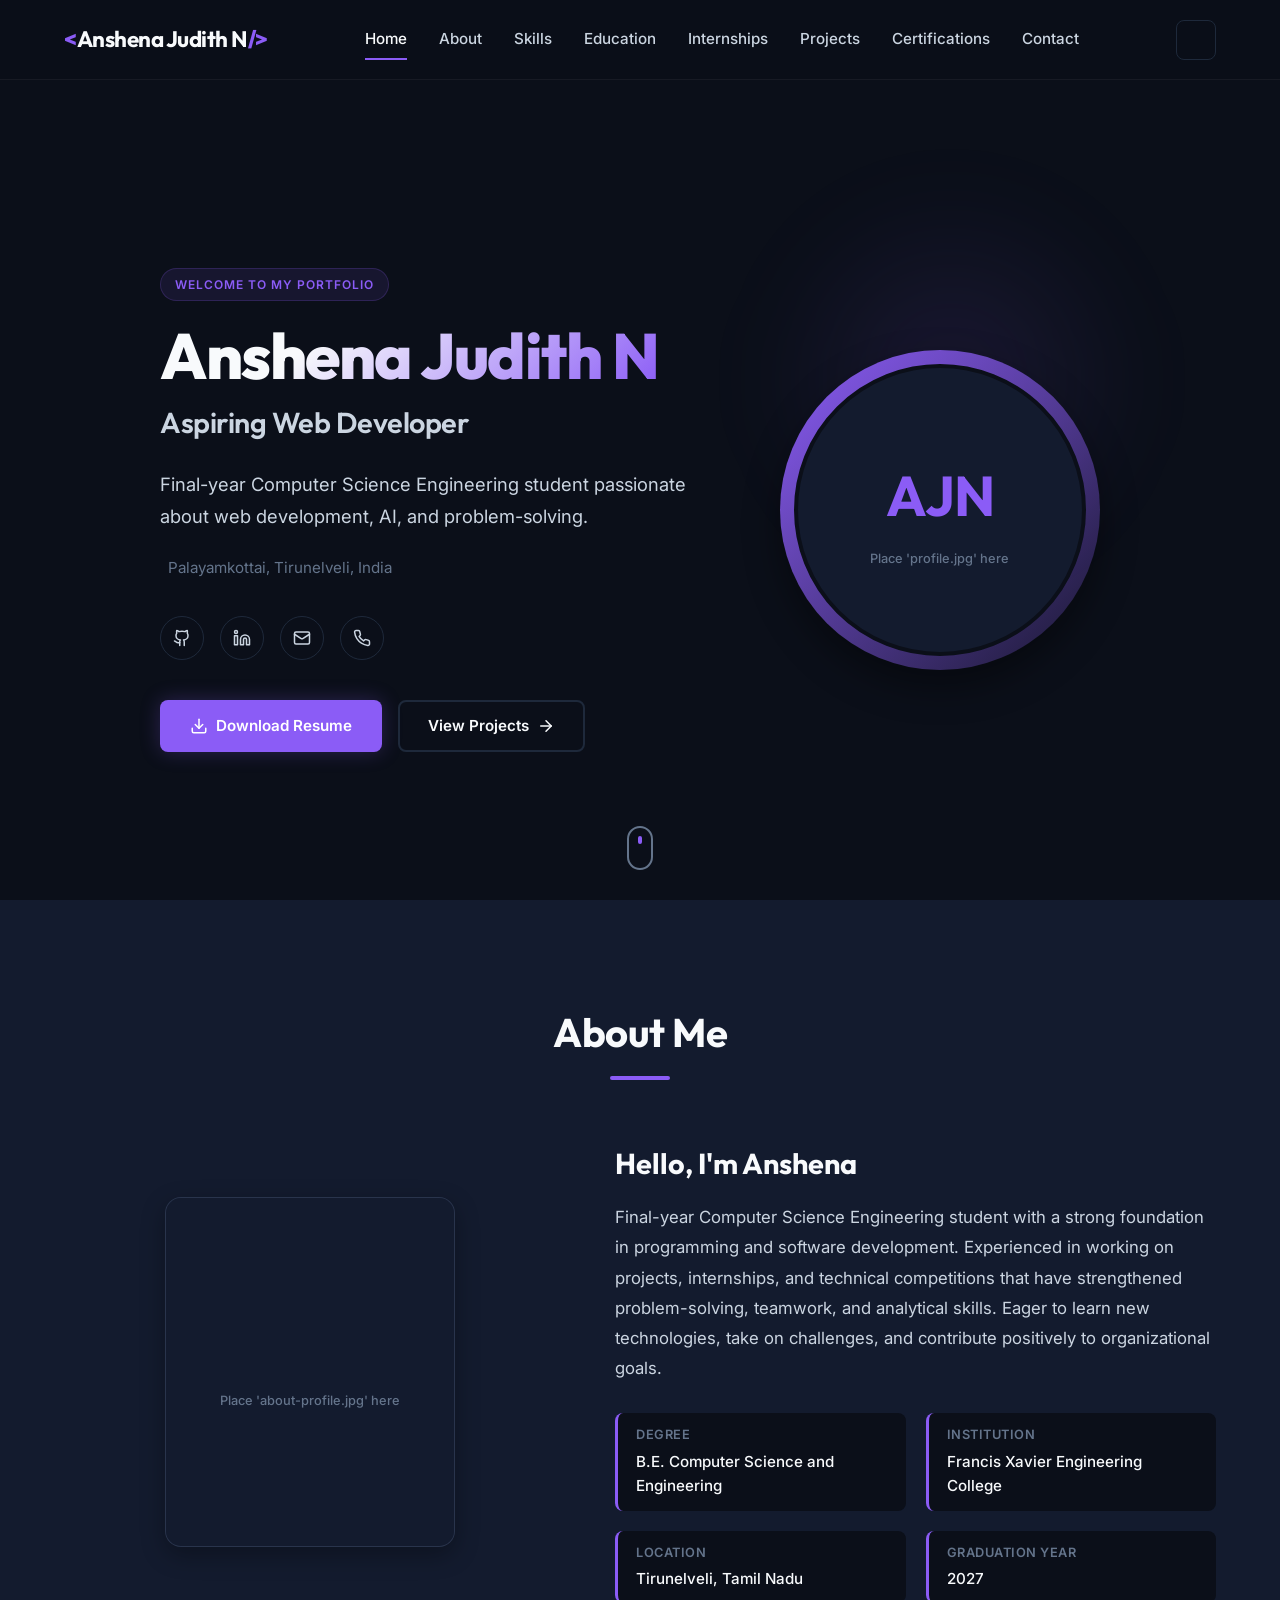
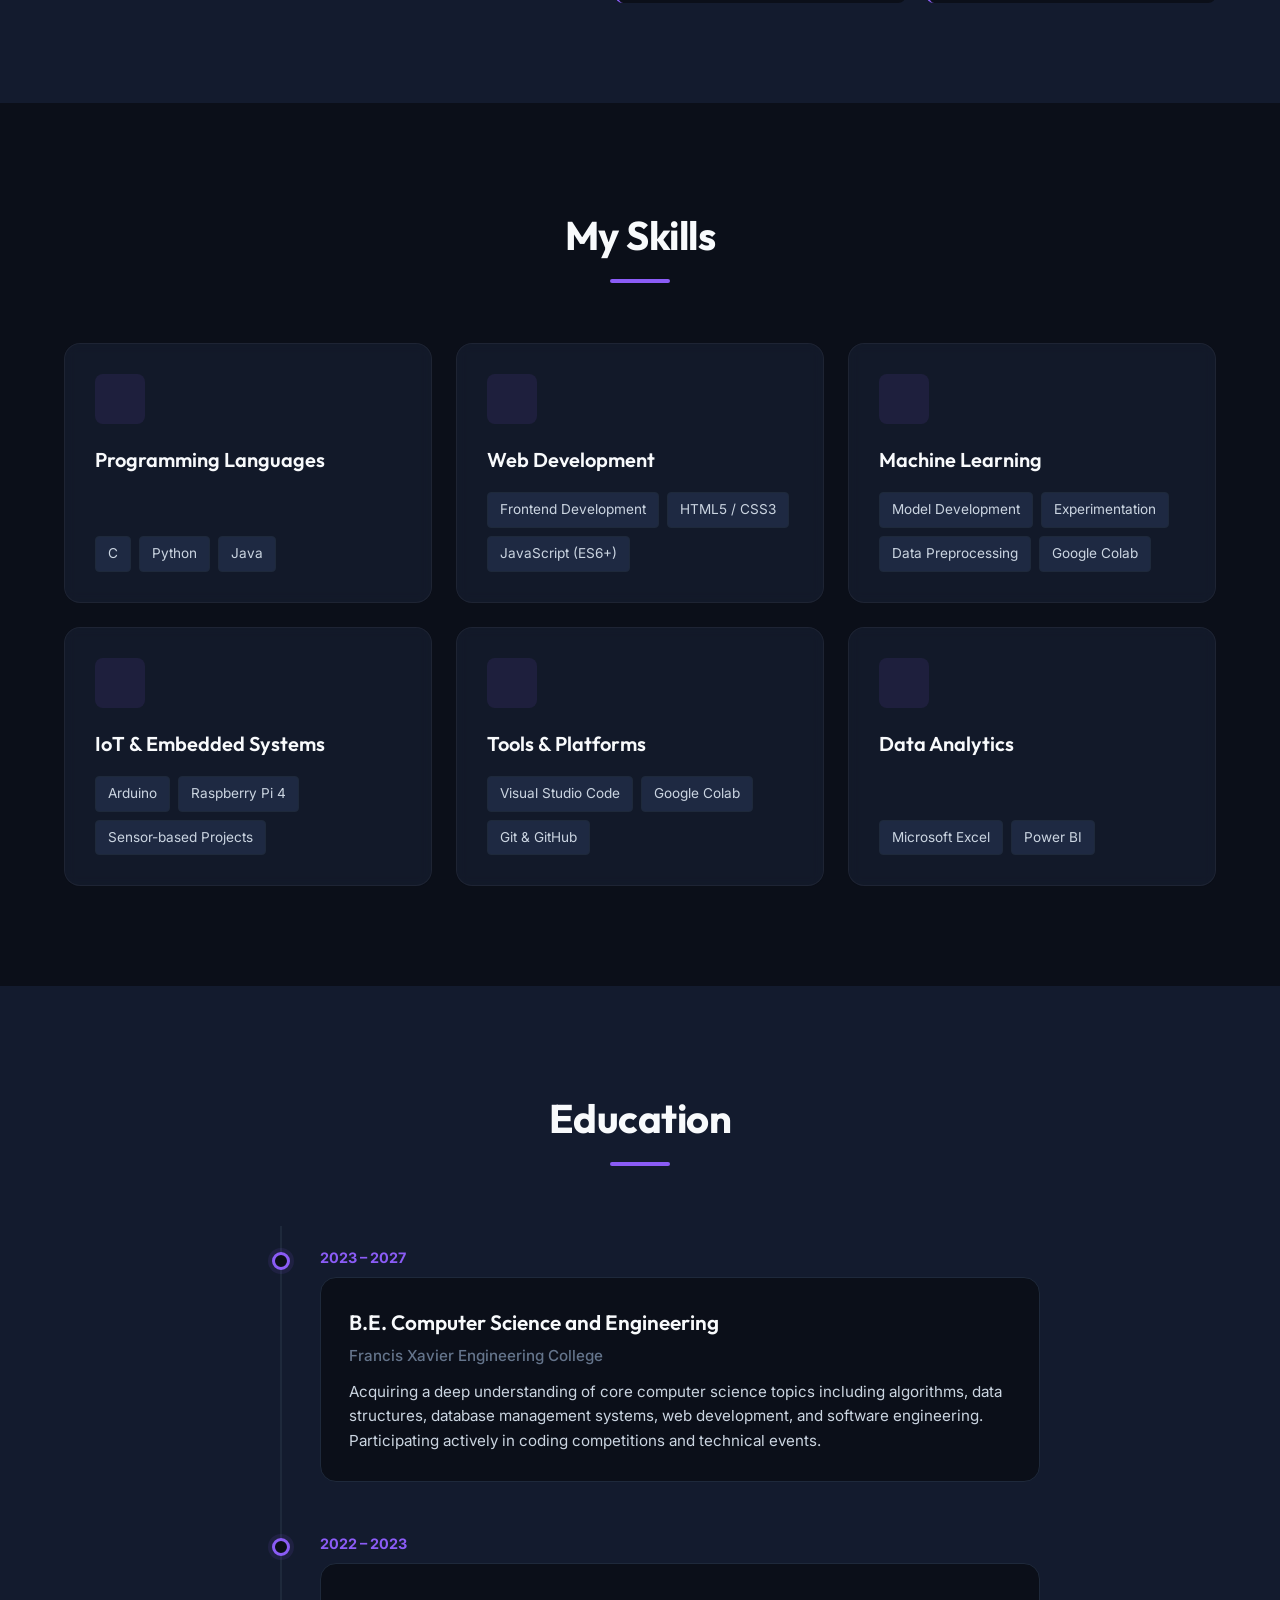
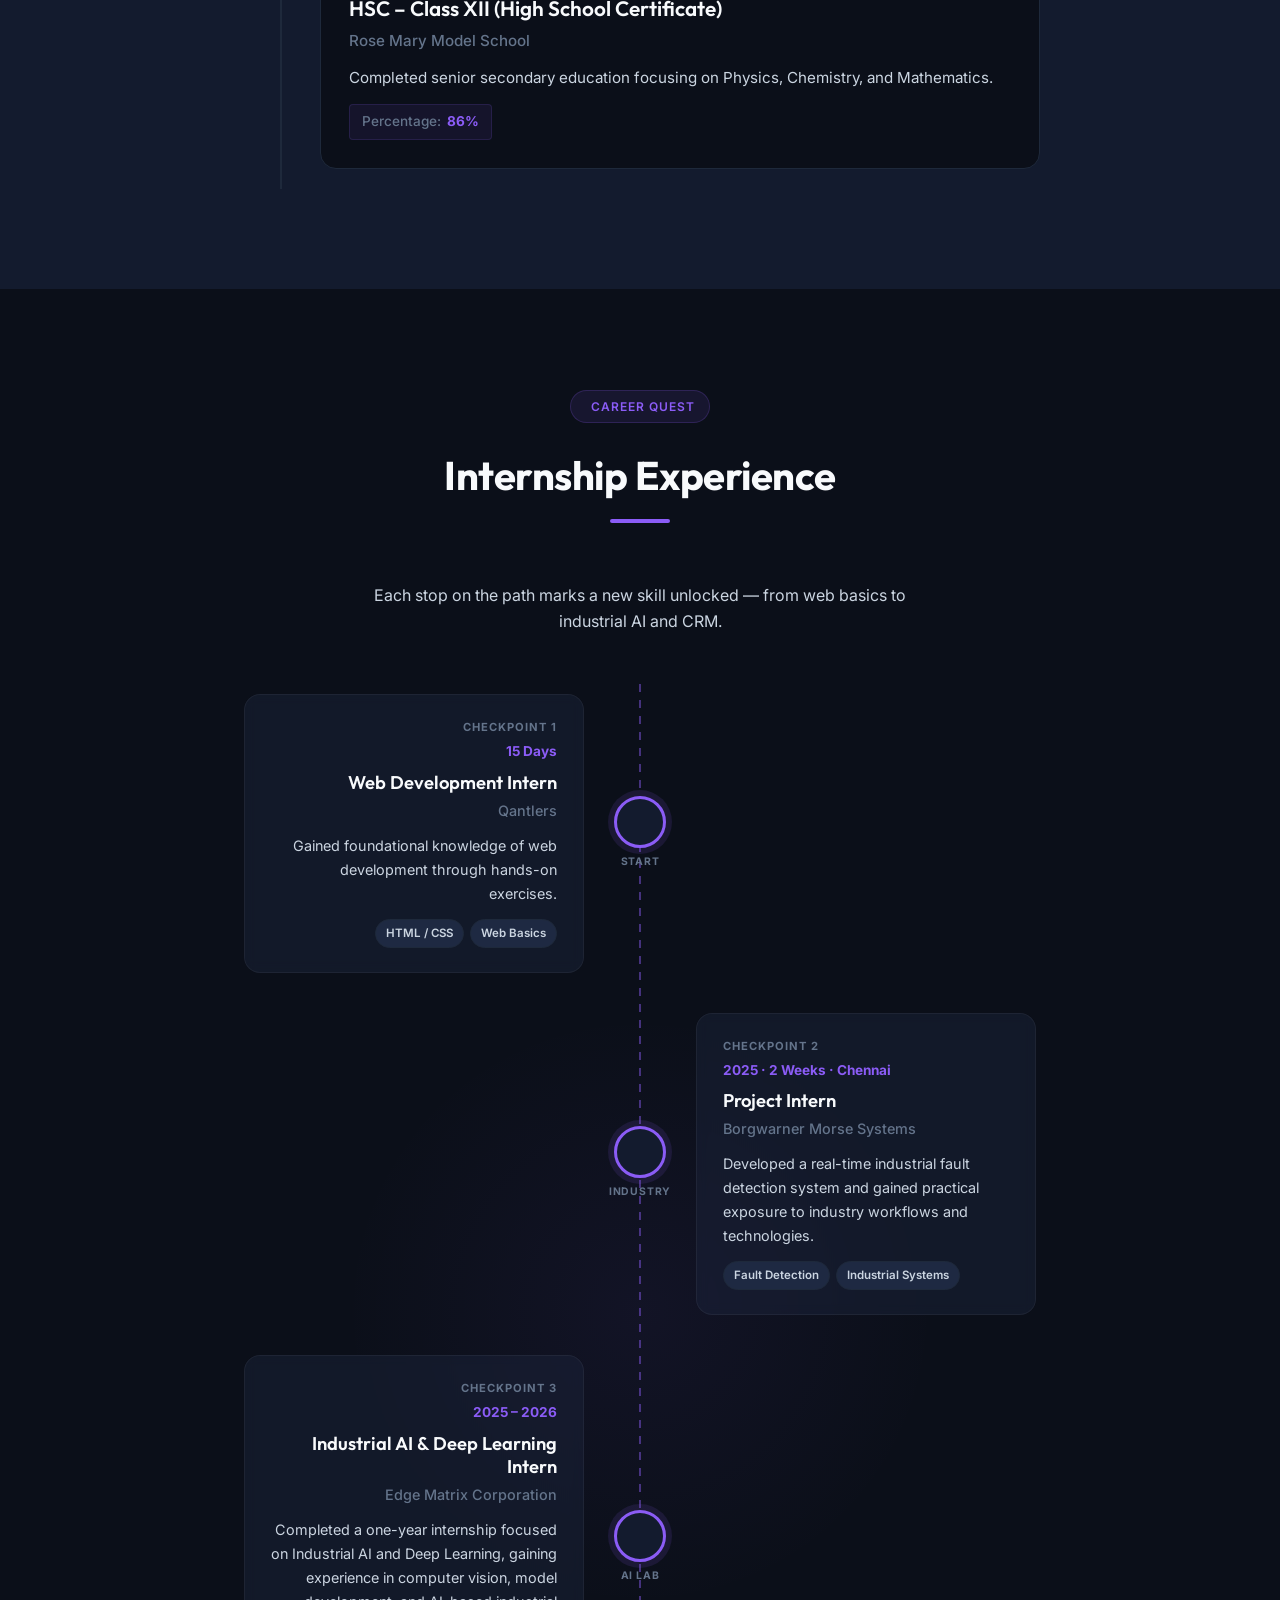
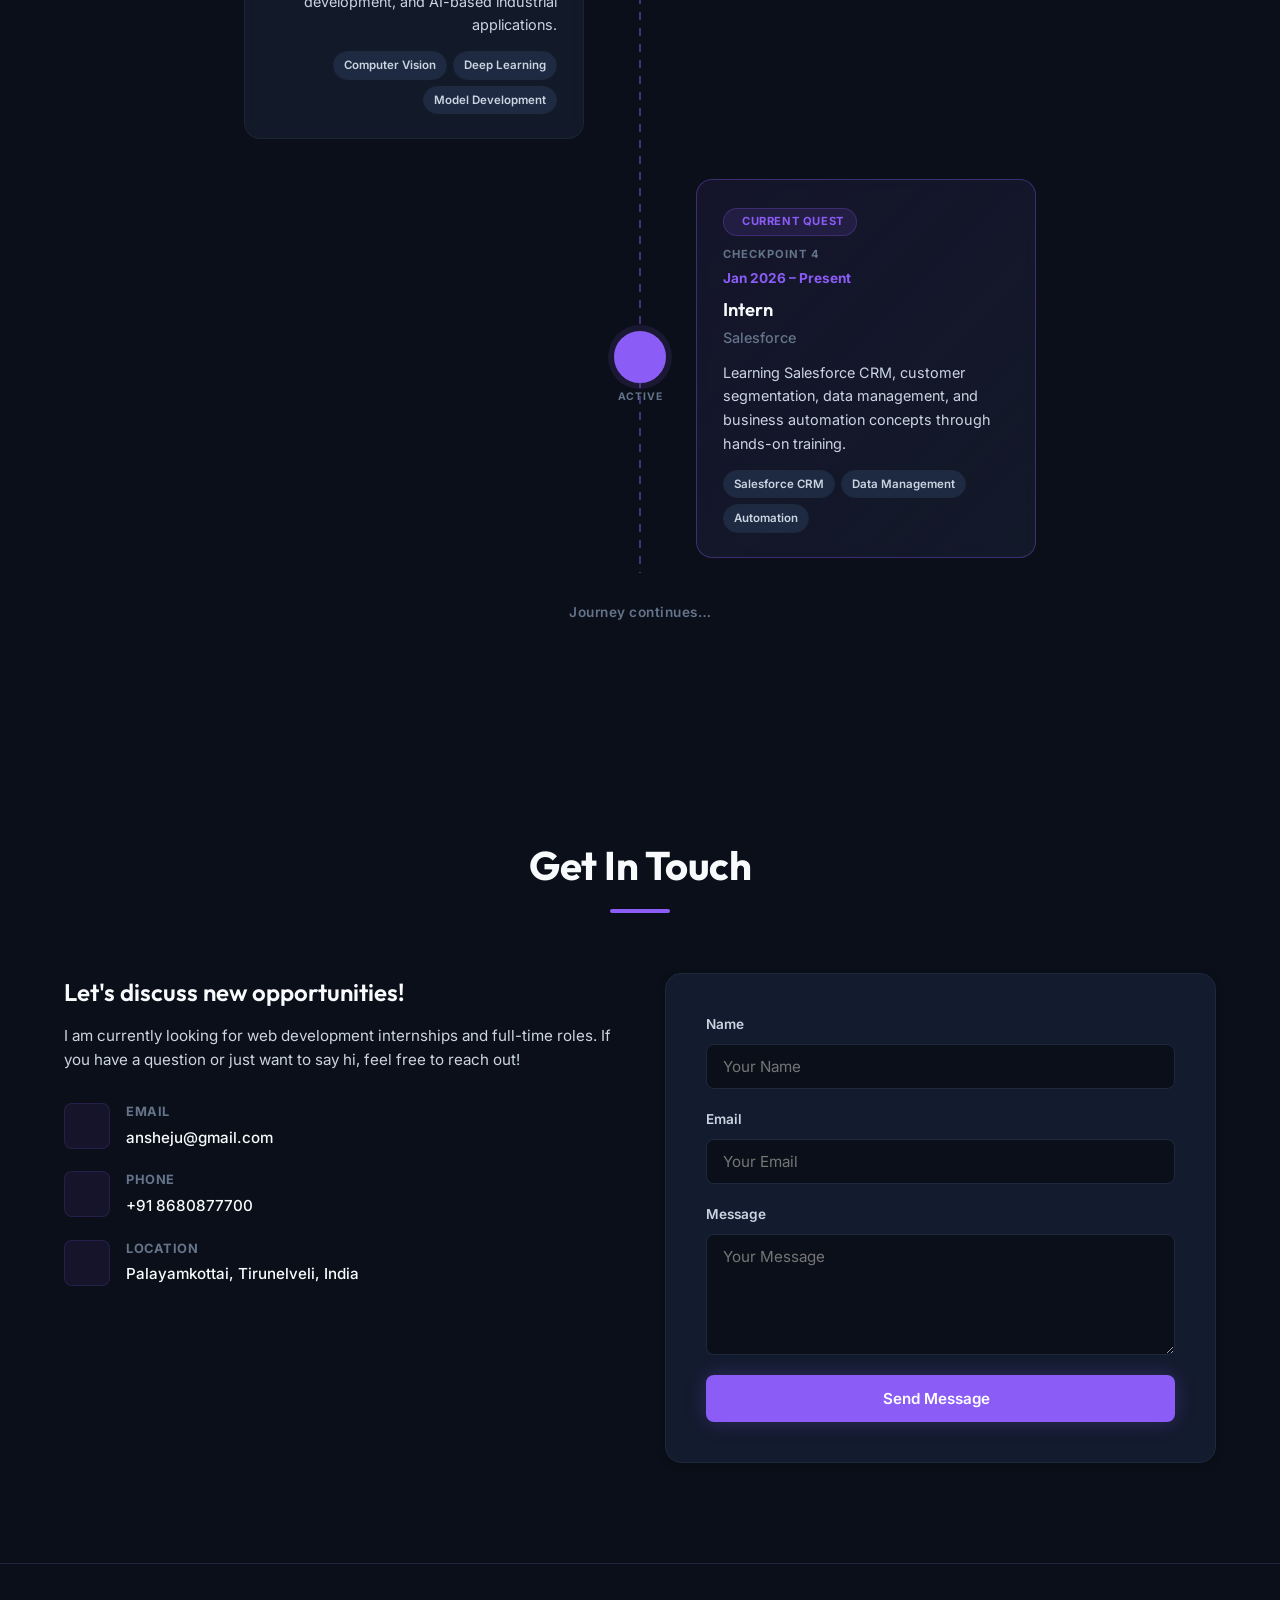
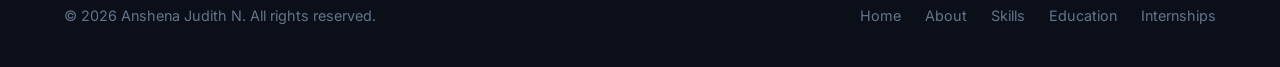
==== index.html @ 76709398 "First Commit" ====
<!DOCTYPE html>
<html lang="en">
<head>
    <meta charset="UTF-8">
    <meta name="viewport" content="width=device-width, initial-scale=1.0">
    <title>Anshena Judith N | Portfolio</title>
    <!-- Meta tags for SEO -->
    <meta name="description" content="Portfolio of Anshena Judith N, an Aspiring Web Developer and final-year Computer Science Engineering student. Passionate about web development, AI, and problem-solving.">
    <meta name="keywords" content="Anshena Judith N, Web Developer, Portfolio, Computer Science Engineer, Tirunelveli, Palayamkottai, Francis Xavier Engineering College">
    <meta name="author" content="Anshena Judith N">
    
    <!-- Google Fonts: Outfit for Headings, Inter for Body Text -->
    <link rel="preconnect" href="https://fonts.googleapis.com">
    <link rel="preconnect" href="https://fonts.gstatic.com" crossorigin>
    <link href="https://fonts.googleapis.com/css2?family=Inter:wght@300;400;500;600;700&family=Outfit:wght@400;500;600;700;800&display=swap" rel="stylesheet">
    
    <!-- Stylesheet -->
    <link rel="stylesheet" href="style.css">
    
    <!-- Lucide Icons CDN (for modern icons) -->
    <script src="https://unpkg.com/lucide@latest"></script>
</head>
<body class="dark-theme">
    <!-- Sticky Navigation Bar -->
    <header class="navbar" id="navbar">
        <div class="nav-container">
            <a href="#home" class="logo">
                <span class="logo-accent">&lt;</span>Anshena Judith N<span class="logo-accent"> /&gt;</span>
            </a>
            
            <!-- Navigation Links -->
            <nav class="nav-menu" id="nav-menu">
                <a href="index.html#home" class="nav-link active">Home</a>
                <a href="index.html#about" class="nav-link">About</a>
                <a href="index.html#skills" class="nav-link">Skills</a>
                <a href="index.html#education" class="nav-link">Education</a>
                <a href="index.html#internships" class="nav-link">Internships</a>
                <a href="projects.html" class="nav-link">Projects</a>
                <a href="certifications.html" class="nav-link">Certifications</a>
                <a href="index.html#contact" class="nav-link">Contact</a>
            </nav>

            <div class="nav-actions">
                <!-- Theme Toggle Button -->
                <button id="theme-toggle" class="theme-btn" aria-label="Toggle Dark/Light Mode">
                    <i data-lucide="sun" class="sun-icon"></i>
                    <i data-lucide="moon" class="moon-icon"></i>
                </button>
                
                <!-- Mobile Hamburger Menu Button -->
                <button class="hamburger" id="hamburger" aria-label="Toggle navigation menu">
                    <span class="bar"></span>
                    <span class="bar"></span>
                    <span class="bar"></span>
                </button>
            </div>
        </div>
    </header>

    <main>
        <!-- Section 1: Home (Hero Section) -->
        <section id="home" class="hero-section">
            <div class="hero-bg-glow"></div>
            <div class="container hero-container">
                <div class="hero-content">
                    <span class="badge">Welcome to my portfolio</span>
                    <h1 class="hero-title">Anshena Judith N</h1>
                    <h2 class="hero-subtitle">Aspiring Web Developer</h2>
                    <p class="hero-tagline">Final-year Computer Science Engineering student passionate about web development, AI, and problem-solving.</p>
                    
                    <div class="hero-location">
                        <i data-lucide="map-pin"></i>
                        <span>Palayamkottai, Tirunelveli, India</span>
                    </div>

                    <!-- Social / Contact Links -->
                    <div class="hero-socials">
                        <a href="https://github.com/Anshena1405" target="_blank" rel="noopener noreferrer" class="social-link" title="GitHub">
                            <svg xmlns="http://www.w3.org/2000/svg" width="20" height="20" viewBox="0 0 24 24" fill="none" stroke="currentColor" stroke-width="2" stroke-linecap="round" stroke-linejoin="round" class="lucide lucide-github"><path d="M15 22v-4a4.8 4.8 0 0 0-1-3.5c3 0 6-2 6-5.5.08-1.25-.27-2.48-1-3.5.28-1.15.28-2.35 0-3.5 0 0-1 0-3 1.5-2.64-.5-5.36-.5-8 0C6 2 5 2 5 2c-.3 1.15-.3 2.35 0 3.5A5.403 5.403 0 0 0 4 9c0 3.5 3 5.5 6 5.5-.39.49-.68 1.05-.85 1.65-.17.6-.22 1.23-.15 1.85v4"/><path d="M9 18c-4.51 2-5-2-7-2"/></svg>
                        </a>
                        <a href="https://www.linkedin.com/in/anshena-judith-n-19082b370/" target="_blank" rel="noopener noreferrer" class="social-link" title="LinkedIn">
                            <svg xmlns="http://www.w3.org/2000/svg" width="20" height="20" viewBox="0 0 24 24" fill="none" stroke="currentColor" stroke-width="2" stroke-linecap="round" stroke-linejoin="round" class="lucide lucide-linkedin"><path d="M16 8a6 6 0 0 1 6 6v7h-4v-7a2 2 0 0 0-2-2 2 2 0 0 0-2 2v7h-4v-7a6 6 0 0 1 6-6z"/><rect width="4" height="12" x="2" y="9"/><circle cx="4" cy="4" r="2"/></svg>
                        </a>
                        <a href="mailto:ansheju@gmail.com" class="social-link" title="Email">
                            <svg xmlns="http://www.w3.org/2000/svg" width="20" height="20" viewBox="0 0 24 24" fill="none" stroke="currentColor" stroke-width="2" stroke-linecap="round" stroke-linejoin="round" class="lucide lucide-mail"><rect width="20" height="16" x="2" y="4" rx="2"/><path d="m22 7-8.97 5.7a1.94 1.94 0 0 1-2.06 0L2 7"/></svg>
                        </a>
                        <a href="tel:+918680877700" class="social-link" title="Phone">
                            <svg xmlns="http://www.w3.org/2000/svg" width="20" height="20" viewBox="0 0 24 24" fill="none" stroke="currentColor" stroke-width="2" stroke-linecap="round" stroke-linejoin="round" class="lucide lucide-phone"><path d="M22 16.92v3a2 2 0 0 1-2.18 2 19.79 19.79 0 0 1-8.63-3.07 19.5 19.5 0 0 1-6-6 19.79 19.79 0 0 1-3.07-8.67A2 2 0 0 1 4.11 2h3a2 2 0 0 1 2 1.72 12.84 12.84 0 0 0 .7 2.81 2 2 0 0 1-.45 2.11L8.09 9.91a16 16 0 0 0 6 6l1.27-1.27a2 2 0 0 1 2.11-.45 12.84 12.84 0 0 0 2.81.7A2 2 0 0 1 22 16.92z"/></svg>
                        </a>
                    </div>

                    <div class="hero-actions">
                        <!-- RESUME LINK LOCATION:
                             To set your own resume, rename your resume PDF to 'resume.pdf' 
                             and place it in the same directory as this index.html file.
                             Or replace 'resume.pdf' with a link to Google Drive/Dropbox/OneDrive. -->
                        <a href="resume.pdf" class="btn btn-primary" download="Anshena_Judith_N_Resume.pdf" id="resume-download-btn">
                            <svg xmlns="http://www.w3.org/2000/svg" width="18" height="18" viewBox="0 0 24 24" fill="none" stroke="currentColor" stroke-width="2" stroke-linecap="round" stroke-linejoin="round"><path d="M21 15v4a2 2 0 0 1-2 2H5a2 2 0 0 1-2-2v-4"></path><polyline points="7 10 12 15 17 10"></polyline><line x1="12" y1="15" x2="12" y2="3"></line></svg> Download Resume
                        </a>
                        <a href="projects.html" class="btn btn-outline">
                            View Projects <svg xmlns="http://www.w3.org/2000/svg" width="18" height="18" viewBox="0 0 24 24" fill="none" stroke="currentColor" stroke-width="2" stroke-linecap="round" stroke-linejoin="round" class="btn-arrow"><line x1="5" y1="12" x2="19" y2="12"></line><polyline points="12 5 19 12 12 19"></polyline></svg>
                        </a>
                    </div>
                </div>

                <div class="hero-image-container">
                    <div class="profile-photo-wrapper">
                        <!-- PROFILE PHOTO LOCATION:
                             To set your own photo:
                             1. Rename your photo to 'profile.jpg' (or another format).
                             2. Save it in the same directory as this index.html file.
                             3. Change the 'src' value below to your image filename (e.g. 'profile.jpg').
                             Currently, it uses a styled CSS placeholder shape. -->
                        <img id="profile-photo-1" src="profile.jpg" alt="Anshena Judith N Profile Photo" class="profile-photo" onerror="this.style.display='none'; document.getElementById('profile-photo-fallback-1').style.display='flex';">
                        
                        <!-- Fallback circular shape when image is not yet added -->
                        <div id="profile-photo-fallback-1" class="profile-photo-fallback">
                            <span class="fallback-initials">AJN</span>
                            <span class="fallback-note">Place 'profile.jpg' here</span>
                        </div>
                    </div>
                </div>
            </div>
            
            <a href="#about" class="scroll-indicator" aria-label="Scroll to About Me">
                <span class="mouse-icon">
                    <span class="scroll-wheel"></span>
                </span>
            </a>
        </section>

        <!-- Section 2: About Me -->
        <section id="about" class="about-section">
            <div class="container">
                <div class="section-header">
                    <h2 class="section-title">About Me</h2>
                    <div class="section-line"></div>
                </div>

                <div class="about-grid">
                    <div class="about-image-column">
                        <div class="about-photo-wrapper">
                            <!-- SECOND PROFILE PHOTO LOCATION (About Me):
                                 To set your own photo here, rename your photo to 'about-profile.jpg'
                                 and place it in the same directory.
                                 Or change 'about-profile.jpg' below to match your image file. -->
                            <img id="profile-photo-2" src="about-profile.jpg" alt="Anshena Judith N" class="about-photo" onerror="this.style.display='none'; document.getElementById('profile-photo-fallback-2').style.display='flex';">
                            
                            <!-- Fallback when image is not yet added -->
                            <div id="profile-photo-fallback-2" class="profile-photo-fallback">
                                <i data-lucide="user" class="fallback-icon"></i>
                                <span class="fallback-note">Place 'about-profile.jpg' here</span>
                            </div>
                        </div>
                    </div>

                    <div class="about-text-column">
                        <h3 class="about-greeting">Hello, I'm Anshena</h3>
                        <p class="about-description">
                            Final-year Computer Science Engineering student with a strong foundation in programming and software development. Experienced in working on projects, internships, and technical competitions that have strengthened problem-solving, teamwork, and analytical skills. Eager to learn new technologies, take on challenges, and contribute positively to organizational goals.
                        </p>
                        
                        <div class="about-details">
                            <div class="detail-item">
                                <span class="detail-label">Degree</span>
                                <span class="detail-value">B.E. Computer Science and Engineering</span>
                            </div>
                            <div class="detail-item">
                                <span class="detail-label">Institution</span>
                                <span class="detail-value">Francis Xavier Engineering College</span>
                            </div>
                            <div class="detail-item">
                                <span class="detail-label">Location</span>
                                <span class="detail-value">Tirunelveli, Tamil Nadu</span>
                            </div>
                            <div class="detail-item">
                                <span class="detail-label">Graduation Year</span>
                                <span class="detail-value">2027</span>
                            </div>
                        </div>
                    </div>
                </div>
            </div>
        </section>

        <!-- Section 3: Skills -->
        <section id="skills" class="skills-section">
            <div class="container">
                <div class="section-header">
                    <h2 class="section-title">My Skills</h2>
                    <div class="section-line"></div>
                </div>

                <div class="skills-grid">
                    <!-- Programming Languages -->
                    <div class="skill-card">
                        <div class="skill-card-icon">
                            <i data-lucide="code-2"></i>
                        </div>
                        <h3 class="skill-card-title">Programming Languages</h3>
                        <div class="skill-tags">
                            <span class="skill-tag">C</span>
                            <span class="skill-tag">Python</span>
                            <span class="skill-tag">Java</span>
                        </div>
                    </div>

                    <!-- Web Development -->
                    <div class="skill-card">
                        <div class="skill-card-icon">
                            <i data-lucide="layout"></i>
                        </div>
                        <h3 class="skill-card-title">Web Development</h3>
                        <div class="skill-tags">
                            <span class="skill-tag">Frontend Development</span>
                            <span class="skill-tag">HTML5 / CSS3</span>
                            <span class="skill-tag">JavaScript (ES6+)</span>
                        </div>
                    </div>

                    <!-- Machine Learning -->
                    <div class="skill-card">
                        <div class="skill-card-icon">
                            <i data-lucide="cpu"></i>
                        </div>
                        <h3 class="skill-card-title">Machine Learning</h3>
                        <div class="skill-tags">
                            <span class="skill-tag">Model Development</span>
                            <span class="skill-tag">Experimentation</span>
                            <span class="skill-tag">Data Preprocessing</span>
                            <span class="skill-tag">Google Colab</span>
                        </div>
                    </div>

                    <!-- IoT & Embedded Systems -->
                    <div class="skill-card">
                        <div class="skill-card-icon">
                            <i data-lucide="hard-drive"></i>
                        </div>
                        <h3 class="skill-card-title">IoT & Embedded Systems</h3>
                        <div class="skill-tags">
                            <span class="skill-tag">Arduino</span>
                            <span class="skill-tag">Raspberry Pi 4</span>
                            <span class="skill-tag">Sensor-based Projects</span>
                        </div>
                    </div>

                    <!-- Tools & Platforms -->
                    <div class="skill-card">
                        <div class="skill-card-icon">
                            <i data-lucide="wrench"></i>
                        </div>
                        <h3 class="skill-card-title">Tools & Platforms</h3>
                        <div class="skill-tags">
                            <span class="skill-tag">Visual Studio Code</span>
                            <span class="skill-tag">Google Colab</span>
                            <span class="skill-tag">Git & GitHub</span>
                        </div>
                    </div>

                    <!-- Data Analytics -->
                    <div class="skill-card">
                        <div class="skill-card-icon">
                            <i data-lucide="bar-chart-3"></i>
                        </div>
                        <h3 class="skill-card-title">Data Analytics</h3>
                        <div class="skill-tags">
                            <span class="skill-tag">Microsoft Excel</span>
                            <span class="skill-tag">Power BI</span>
                        </div>
                    </div>

                </div>
            </div>
        </section>

        <!-- Section 4: Education -->
        <section id="education" class="education-section">
            <div class="container">
                <div class="section-header">
                    <h2 class="section-title">Education</h2>
                    <div class="section-line"></div>
                </div>

                <div class="timeline">
                    <!-- Timeline Item 1 -->
                    <div class="timeline-item">
                        <div class="timeline-dot"></div>
                        <div class="timeline-date">2023 – 2027</div>
                        <div class="timeline-content">
                            <h3 class="timeline-title">B.E. Computer Science and Engineering</h3>
                            <h4 class="timeline-institution">Francis Xavier Engineering College</h4>
                            <p class="timeline-desc">Acquiring a deep understanding of core computer science topics including algorithms, data structures, database management systems, web development, and software engineering. Participating actively in coding competitions and technical events.</p>
                        </div>
                    </div>

                    <!-- Timeline Item 2 -->
                    <div class="timeline-item">
                        <div class="timeline-dot"></div>
                        <div class="timeline-date">2022 – 2023</div>
                        <div class="timeline-content">
                            <h3 class="timeline-title">HSC – Class XII (High School Certificate)</h3>
                            <h4 class="timeline-institution">Rose Mary Model School</h4>
                            <p class="timeline-desc">Completed senior secondary education focusing on Physics, Chemistry, and Mathematics.</p>
                            <div class="timeline-score-badge">
                                <span class="score-label">Percentage:</span>
                                <span class="score-value">86%</span>
                            </div>
                        </div>
                    </div>
                </div>
            </div>
        </section>

        <!-- Section 5: Internship Experience (Quest Roadmap) -->
        <section id="internships" class="internship-section">
            <div class="container">
                <div class="section-header">
                    <span class="badge quest-badge"><i data-lucide="map"></i> Career Quest</span>
                    <h2 class="section-title">Internship Experience</h2>
                    <div class="section-line"></div>
                </div>
                <p class="section-intro internship-intro">Each stop on the path marks a new skill unlocked — from web basics to industrial AI and CRM.</p>

                <div class="quest-map">
                    <div class="quest-track-line" aria-hidden="true"></div>

                    <!-- Checkpoint 1: Quest Start -->
                    <article class="quest-checkpoint quest-checkpoint--left quest-reveal" data-quest="1">
                        <div class="quest-card">
                            <span class="quest-milestone">Checkpoint 1</span>
                            <time class="quest-date">15 Days</time>
                            <h3 class="quest-title">Web Development Intern</h3>
                            <h4 class="quest-company">Qantlers</h4>
                            <p class="quest-desc">Gained foundational knowledge of web development through hands-on exercises.</p>
                            <div class="quest-loot">
                                <span class="quest-loot-tag">HTML / CSS</span>
                                <span class="quest-loot-tag">Web Basics</span>
                            </div>
                        </div>
                        <div class="quest-node">
                            <span class="quest-node-icon"><i data-lucide="flag"></i></span>
                            <span class="quest-node-label">Start</span>
                        </div>
                    </article>

                    <!-- Checkpoint 2 -->
                    <article class="quest-checkpoint quest-checkpoint--right quest-reveal" data-quest="2">
                        <div class="quest-node">
                            <span class="quest-node-icon"><i data-lucide="factory"></i></span>
                            <span class="quest-node-label">Industry</span>
                        </div>
                        <div class="quest-card">
                            <span class="quest-milestone">Checkpoint 2</span>
                            <time class="quest-date">2025 · 2 Weeks · Chennai</time>
                            <h3 class="quest-title">Project Intern</h3>
                            <h4 class="quest-company">Borgwarner Morse Systems</h4>
                            <p class="quest-desc">Developed a real-time industrial fault detection system and gained practical exposure to industry workflows and technologies.</p>
                            <div class="quest-loot">
                                <span class="quest-loot-tag">Fault Detection</span>
                                <span class="quest-loot-tag">Industrial Systems</span>
                            </div>
                        </div>
                    </article>

                    <!-- Checkpoint 3 -->
                    <article class="quest-checkpoint quest-checkpoint--left quest-reveal" data-quest="3">
                        <div class="quest-card">
                            <span class="quest-milestone">Checkpoint 3</span>
                            <time class="quest-date">2025 – 2026</time>
                            <h3 class="quest-title">Industrial AI &amp; Deep Learning Intern</h3>
                            <h4 class="quest-company">Edge Matrix Corporation</h4>
                            <p class="quest-desc">Completed a one-year internship focused on Industrial AI and Deep Learning, gaining experience in computer vision, model development, and AI-based industrial applications.</p>
                            <div class="quest-loot">
                                <span class="quest-loot-tag">Computer Vision</span>
                                <span class="quest-loot-tag">Deep Learning</span>
                                <span class="quest-loot-tag">Model Development</span>
                            </div>
                        </div>
                        <div class="quest-node">
                            <span class="quest-node-icon"><i data-lucide="brain-circuit"></i></span>
                            <span class="quest-node-label">AI Lab</span>
                        </div>
                    </article>

                    <!-- Checkpoint 4: Current Quest -->
                    <article class="quest-checkpoint quest-checkpoint--right quest-checkpoint--current quest-reveal" data-quest="4">
                        <div class="quest-node quest-node--active">
                            <span class="quest-node-icon"><i data-lucide="gem"></i></span>
                            <span class="quest-node-label">Active</span>
                        </div>
                        <div class="quest-card quest-card--current">
                            <span class="quest-status"><i data-lucide="sparkles"></i> Current Quest</span>
                            <span class="quest-milestone">Checkpoint 4</span>
                            <time class="quest-date">Jan 2026 – Present</time>
                            <h3 class="quest-title">Intern</h3>
                            <h4 class="quest-company">Salesforce</h4>
                            <p class="quest-desc">Learning Salesforce CRM, customer segmentation, data management, and business automation concepts through hands-on training.</p>
                            <div class="quest-loot">
                                <span class="quest-loot-tag">Salesforce CRM</span>
                                <span class="quest-loot-tag">Data Management</span>
                                <span class="quest-loot-tag">Automation</span>
                            </div>
                        </div>
                    </article>

                    <div class="quest-finish quest-reveal">
                        <i data-lucide="trophy"></i>
                        <span>Journey continues…</span>
                    </div>
                </div>
            </div>
        </section>

        <!-- Section 7: Contact (Placeholder, requested in nav) -->
        <section id="contact" class="contact-section">
            <div class="container">
                <div class="section-header">
                    <h2 class="section-title">Get In Touch</h2>
                    <div class="section-line"></div>
                </div>
                
                <div class="contact-grid">
                    <div class="contact-info-column">
                        <h3 class="contact-subtitle">Let's discuss new opportunities!</h3>
                        <p class="contact-text">I am currently looking for web development internships and full-time roles. If you have a question or just want to say hi, feel free to reach out!</p>
                        
                        <div class="contact-list">
                            <div class="contact-item">
                                <div class="contact-item-icon">
                                    <i data-lucide="mail"></i>
                                </div>
                                <div class="contact-item-text">
                                    <h4>Email</h4>
                                    <a href="mailto:ansheju@gmail.com">ansheju@gmail.com</a>
                                </div>
                            </div>

                            <div class="contact-item">
                                <div class="contact-item-icon">
                                    <i data-lucide="phone"></i>
                                </div>
                                <div class="contact-item-text">
                                    <h4>Phone</h4>
                                    <a href="tel:+918680877700">+91 8680877700</a>
                                </div>
                            </div>

                            <div class="contact-item">
                                <div class="contact-item-icon">
                                    <i data-lucide="map-pin"></i>
                                </div>
                                <div class="contact-item-text">
                                    <h4>Location</h4>
                                    <span>Palayamkottai, Tirunelveli, India</span>
                                </div>
                            </div>
                        </div>
                    </div>

                    <div class="contact-form-column">
                        <form class="contact-form" onsubmit="event.preventDefault(); alert('Message sent successfully! (This is a frontend mock)');">
                            <div class="form-group">
                                <label for="form-name">Name</label>
                                <input type="text" id="form-name" placeholder="Your Name" required>
                            </div>
                            <div class="form-group">
                                <label for="form-email">Email</label>
                                <input type="email" id="form-email" placeholder="Your Email" required>
                            </div>
                            <div class="form-group">
                                <label for="form-message">Message</label>
                                <textarea id="form-message" rows="5" placeholder="Your Message" required></textarea>
                            </div>
                            <button type="submit" class="btn btn-primary btn-full">Send Message <i data-lucide="send"></i></button>
                        </form>
                    </div>
                </div>
            </div>
        </section>
    </main>

    <!-- Footer -->
    <footer class="footer">
        <div class="container footer-container">
            <p class="copyright">&copy; <span id="current-year">2026</span> Anshena Judith N. All rights reserved.</p>
            <div class="footer-links">
                <a href="#home">Home</a>
                <a href="#about">About</a>
                <a href="#skills">Skills</a>
                <a href="#education">Education</a>
                <a href="#internships">Internships</a>
            </div>
        </div>
    </footer>

    <!-- Script file -->
    <script src="script.js"></script>
</body>
</html>
---- style.css ----
/* ==========================================
   Anshena Judith N Portfolio - Main Stylesheet
   ========================================== */

/* ------------------------------------------
   1. Design System & CSS Variables
   ------------------------------------------ */
:root {
    /* Color Palette - Dark Theme (Default) */
    --bg-primary: #0b0f19;
    --bg-secondary: #131b2e;
    --bg-tertiary: #1e2942;
    --text-primary: #f8fafc;
    --text-secondary: #cbd5e1;
    --text-muted: #64748b;
    --border-color: #1e293b;
    --accent: #8b5cf6; /* Electric Violet */
    --accent-hover: #a78bfa;
    --accent-rgb: 139, 92, 246;
    --accent-glow: rgba(139, 92, 246, 0.15);
    
    --navbar-bg: rgba(11, 15, 25, 0.75);
    --card-bg: rgba(30, 41, 66, 0.4);
    --card-border: rgba(255, 255, 255, 0.05);
    --card-hover-border: rgba(139, 92, 246, 0.3);
    --shadow-sm: 0 2px 8px rgba(0, 0, 0, 0.2);
    --shadow-md: 0 8px 24px rgba(0, 0, 0, 0.3);
    --shadow-lg: 0 16px 36px rgba(0, 0, 0, 0.4);
    --shadow-accent: 0 0 20px rgba(139, 92, 246, 0.25);
    
    /* Fonts */
    --font-heading: 'Outfit', sans-serif;
    --font-body: 'Inter', sans-serif;
    
    /* Layout Variables */
    --navbar-height: 80px;
    --border-radius-sm: 8px;
    --border-radius-md: 16px;
    --border-radius-lg: 24px;
    --transition-fast: 0.2s ease;
    --transition-normal: 0.3s ease;
    --transition-slow: 0.5s ease;
}

/* Light Theme Variables */
body.light-theme {
    --bg-primary: #f8fafc;
    --bg-secondary: #ffffff;
    --bg-tertiary: #f1f5f9;
    --text-primary: #0f172a;
    --text-secondary: #334155;
    --text-muted: #94a3b8;
    --border-color: #e2e8f0;
    --accent: #6d28d9; /* Deep Royal Purple */
    --accent-hover: #4c1d95;
    --accent-rgb: 109, 40, 217;
    --accent-glow: rgba(109, 40, 217, 0.08);
    
    --navbar-bg: rgba(248, 250, 252, 0.85);
    --card-bg: rgba(255, 255, 255, 0.8);
    --card-border: rgba(0, 0, 0, 0.04);
    --card-hover-border: rgba(109, 40, 217, 0.2);
    --shadow-sm: 0 2px 8px rgba(0, 0, 0, 0.05);
    --shadow-md: 0 8px 24px rgba(149, 157, 165, 0.15);
    --shadow-lg: 0 16px 36px rgba(149, 157, 165, 0.2);
    --shadow-accent: 0 0 15px rgba(109, 40, 217, 0.15);
}

/* ------------------------------------------
   2. Reset & Global Styles
   ------------------------------------------ */
* {
    margin: 0;
    padding: 0;
    box-sizing: border-box;
    scroll-behavior: smooth;
}

body {
    background-color: var(--bg-primary);
    color: var(--text-primary);
    font-family: var(--font-body);
    line-height: 1.6;
    overflow-x: hidden;
    transition: background-color var(--transition-normal), color var(--transition-normal);
}

img {
    max-width: 100%;
    height: auto;
    display: block;
}

a {
    color: inherit;
    text-decoration: none;
    transition: color var(--transition-fast);
}

button {
    font-family: inherit;
    cursor: pointer;
}

ul {
    list-style: none;
}

.container {
    max-width: 1200px;
    margin: 0 auto;
    padding: 0 24px;
}

.section-header {
    text-align: center;
    margin-bottom: 60px;
}

.section-title {
    font-family: var(--font-heading);
    font-size: 2.5rem;
    font-weight: 700;
    margin-bottom: 12px;
    letter-spacing: -0.5px;
    text-transform: capitalize;
}

.section-line {
    width: 60px;
    height: 4px;
    background-color: var(--accent);
    margin: 0 auto;
    border-radius: 2px;
}

.section-intro {
    text-align: center;
    max-width: 600px;
    margin: -40px auto 50px auto;
    color: var(--text-secondary);
}

.internship-intro {
    margin: 20px auto 50px auto;
}

.certifications-intro {
    margin: 20px auto 50px auto;
}

.cert-gallery {
    display: grid;
    grid-template-columns: repeat(2, minmax(0, 1fr));
    gap: 28px;
}

.cert-gallery-card {
    background-color: var(--card-bg);
    border: 1px solid var(--card-border);
    border-radius: var(--border-radius-md);
    overflow: hidden;
    transition: transform var(--transition-fast), border-color var(--transition-fast), box-shadow var(--transition-fast);
}

.cert-gallery-card:hover {
    transform: translateY(-4px);
    border-color: var(--card-hover-border);
    box-shadow: var(--shadow-md), var(--shadow-accent);
}

.cert-image-link {
    display: block;
    background-color: #ffffff;
    border-bottom: 1px solid var(--border-color);
}

.cert-image {
    width: 100%;
    height: 220px;
    object-fit: contain;
    padding: 12px;
    background-color: #ffffff;
}

.cert-gallery-content {
    padding: 22px 24px 24px;
}

.cert-gallery-title {
    font-family: var(--font-heading);
    font-size: 1.05rem;
    font-weight: 600;
    margin-bottom: 6px;
    line-height: 1.35;
}

.cert-gallery-issuer {
    font-size: 0.88rem;
    color: var(--accent);
    font-weight: 600;
    margin-bottom: 14px;
}

.cert-gallery-meta {
    display: flex;
    flex-direction: column;
    gap: 6px;
    font-size: 0.82rem;
    color: var(--text-muted);
}

.cert-gallery-meta strong {
    color: var(--text-secondary);
    font-weight: 600;
}

/* ------------------------------------------
   3. Buttons & Badges
   ------------------------------------------ */
.btn {
    display: inline-flex;
    align-items: center;
    justify-content: center;
    gap: 8px;
    padding: 12px 28px;
    font-weight: 600;
    border-radius: var(--border-radius-sm);
    font-size: 0.95rem;
    transition: transform var(--transition-fast), background-color var(--transition-fast), border-color var(--transition-fast), box-shadow var(--transition-fast);
    border: 2px solid transparent;
}

.btn-primary {
    background-color: var(--accent);
    color: #ffffff;
    box-shadow: var(--shadow-accent);
}

.btn-primary:hover {
    background-color: var(--accent-hover);
    transform: translateY(-2px);
    box-shadow: 0 4px 20px rgba(var(--accent-rgb), 0.4);
}

.btn-outline {
    background-color: transparent;
    border-color: var(--border-color);
    color: var(--text-primary);
}

.btn-outline:hover {
    border-color: var(--accent);
    background-color: rgba(var(--accent-rgb), 0.05);
    transform: translateY(-2px);
}

.btn-full {
    width: 100%;
}

.btn-arrow {
    transition: transform var(--transition-fast);
}

.btn:hover .btn-arrow {
    transform: translateY(3px);
}

.badge {
    display: inline-block;
    padding: 6px 14px;
    font-size: 0.75rem;
    font-weight: 600;
    text-transform: uppercase;
    letter-spacing: 1px;
    color: var(--accent);
    background-color: rgba(var(--accent-rgb), 0.1);
    border: 1px solid rgba(var(--accent-rgb), 0.2);
    border-radius: 50px;
    margin-bottom: 20px;
}

/* ------------------------------------------
   4. Header & Navigation
   ------------------------------------------ */
.navbar {
    position: fixed;
    top: 0;
    left: 0;
    width: 100%;
    height: var(--navbar-height);
    background-color: var(--navbar-bg);
    backdrop-filter: blur(12px);
    -webkit-backdrop-filter: blur(12px);
    border-bottom: 1px solid var(--card-border);
    z-index: 1000;
    transition: background-color var(--transition-normal), border-color var(--transition-normal), height var(--transition-fast);
}

.navbar.scrolled {
    height: 70px;
    box-shadow: var(--shadow-sm);
}

.nav-container {
    max-width: 1200px;
    height: 100%;
    margin: 0 auto;
    padding: 0 24px;
    display: flex;
    justify-content: space-between;
    align-items: center;
}

.logo {
    font-family: var(--font-heading);
    font-size: 1.4rem;
    font-weight: 700;
    letter-spacing: -0.5px;
    display: flex;
    align-items: center;
}

.logo-accent {
    color: var(--accent);
    font-weight: 800;
}

.nav-menu {
    display: flex;
    gap: 32px;
}

.nav-link {
    font-size: 0.95rem;
    font-weight: 500;
    color: var(--text-secondary);
    position: relative;
    padding: 8px 0;
}

.nav-link:hover, .nav-link.active {
    color: var(--text-primary);
}

.nav-link::after {
    content: '';
    position: absolute;
    bottom: 0;
    left: 0;
    width: 0;
    height: 2px;
    background-color: var(--accent);
    transition: width var(--transition-normal);
}

.nav-link:hover::after, .nav-link.active::after {
    width: 100%;
}

.nav-actions {
    display: flex;
    align-items: center;
    gap: 16px;
}

/* Theme Toggle Button styling */
.theme-btn {
    background: none;
    border: 1px solid var(--border-color);
    border-radius: var(--border-radius-sm);
    width: 40px;
    height: 40px;
    display: flex;
    align-items: center;
    justify-content: center;
    color: var(--text-primary);
    transition: background-color var(--transition-fast), border-color var(--transition-fast);
}

.theme-btn:hover {
    background-color: rgba(var(--accent-rgb), 0.05);
    border-color: var(--accent);
}

.theme-btn svg {
    width: 18px;
    height: 18px;
    transition: transform var(--transition-slow);
}

/* Toggle icon display based on body theme classes */
body.dark-theme .sun-icon {
    display: block;
}
body.dark-theme .moon-icon {
    display: none;
}
body.light-theme .sun-icon {
    display: none;
}
body.light-theme .moon-icon {
    display: block;
}

/* Mobile Hamburger */
.hamburger {
    display: none;
    flex-direction: column;
    justify-content: space-between;
    width: 24px;
    height: 18px;
    background: none;
    border: none;
    cursor: pointer;
}

.hamburger .bar {
    width: 100%;
    height: 2px;
    background-color: var(--text-primary);
    border-radius: 2px;
    transition: transform var(--transition-fast), opacity var(--transition-fast);
}

/* ------------------------------------------
   5. Hero Section (Home)
   ------------------------------------------ */
.hero-section {
    position: relative;
    min-height: 100vh;
    padding-top: calc(var(--navbar-height) + 40px);
    display: flex;
    align-items: center;
    justify-content: center;
    overflow: hidden;
}

/* Glow Orb behind hero content */
.hero-bg-glow {
    position: absolute;
    top: 20%;
    right: 10%;
    width: 400px;
    height: 400px;
    background: radial-gradient(circle, rgba(var(--accent-rgb), 0.12) 0%, transparent 70%);
    z-index: -1;
    filter: blur(40px);
}

.hero-container {
    display: grid;
    grid-template-columns: 1.2fr 0.8fr;
    gap: 60px;
    align-items: center;
}

.hero-content {
    display: flex;
    flex-direction: column;
    align-items: flex-start;
}

.hero-title {
    font-family: var(--font-heading);
    font-size: 4rem;
    font-weight: 800;
    line-height: 1.1;
    margin-bottom: 8px;
    letter-spacing: -1.5px;
    background: linear-gradient(135deg, var(--text-primary) 30%, var(--accent) 100%);
    -webkit-background-clip: text;
    -webkit-text-fill-color: transparent;
}

.hero-subtitle {
    font-family: var(--font-heading);
    font-size: 1.8rem;
    font-weight: 600;
    color: var(--text-secondary);
    margin-bottom: 24px;
    letter-spacing: -0.5px;
}

.hero-tagline {
    font-size: 1.15rem;
    color: var(--text-secondary);
    max-width: 540px;
    margin-bottom: 24px;
    line-height: 1.7;
}

.hero-location {
    display: flex;
    align-items: center;
    gap: 8px;
    color: var(--text-muted);
    font-size: 0.95rem;
    margin-bottom: 36px;
}

.hero-location svg {
    width: 18px;
    height: 18px;
    color: var(--accent);
}

.hero-socials {
    display: flex;
    gap: 16px;
    margin-bottom: 40px;
}

.social-link {
    display: flex;
    align-items: center;
    justify-content: center;
    width: 44px;
    height: 44px;
    border: 1px solid var(--border-color);
    border-radius: 50%;
    color: var(--text-secondary);
    background-color: rgba(var(--bg-secondary), 0.5);
    transition: color var(--transition-fast), border-color var(--transition-fast), background-color var(--transition-fast), transform var(--transition-fast);
}

.social-link svg {
    width: 18px;
    height: 18px;
}

.social-link:hover {
    color: #ffffff;
    border-color: var(--accent);
    background-color: var(--accent);
    transform: translateY(-3px);
    box-shadow: 0 4px 12px rgba(var(--accent-rgb), 0.3);
}

.hero-actions {
    display: flex;
    gap: 16px;
    flex-wrap: wrap;
}

.hero-image-container {
    display: flex;
    justify-content: center;
    align-items: center;
    position: relative;
}

/* Interactive Glowing Profile Image wrapper */
.profile-photo-wrapper {
    width: 320px;
    height: 320px;
    border-radius: 50%;
    position: relative;
    padding: 10px;
    background: linear-gradient(135deg, var(--accent) 0%, rgba(var(--accent-rgb), 0.1) 100%);
    box-shadow: var(--shadow-lg);
    animation: floating-glow 8s ease-in-out infinite;
    display: flex;
    align-items: center;
    justify-content: center;
}

@keyframes floating-glow {
    0%, 100% {
        transform: translateY(0);
        box-shadow: 0 16px 36px rgba(0, 0, 0, 0.4), 0 0 20px rgba(var(--accent-rgb), 0.15);
    }
    50% {
        transform: translateY(-12px);
        box-shadow: 0 24px 48px rgba(0, 0, 0, 0.5), 0 0 35px rgba(var(--accent-rgb), 0.35);
    }
}

.profile-photo {
    width: 100%;
    height: 100%;
    border-radius: 50%;
    object-fit: cover;
    border: 4px solid var(--bg-primary);
    background-color: var(--bg-secondary);
}

/* Fallback state when photo doesn't exist */
.profile-photo-fallback {
    width: calc(100% - 8px);
    height: calc(100% - 8px);
    border-radius: 50%;
    background-color: var(--bg-secondary);
    display: flex;
    flex-direction: column;
    align-items: center;
    justify-content: center;
    text-align: center;
    border: 4px solid var(--bg-primary);
    color: var(--text-secondary);
    padding: 20px;
}

.fallback-initials {
    font-family: var(--font-heading);
    font-size: 3.5rem;
    font-weight: 700;
    color: var(--accent);
    margin-bottom: 8px;
    letter-spacing: -1px;
}

.fallback-note {
    font-size: 0.8rem;
    color: var(--text-muted);
    font-weight: 500;
}

/* Scroll CTA down indicator */
.scroll-indicator {
    position: absolute;
    bottom: 30px;
    left: 50%;
    transform: translateX(-50%);
    cursor: pointer;
    z-index: 5;
    transition: opacity var(--transition-fast);
}

.scroll-indicator:hover {
    opacity: 0.8;
}

.mouse-icon {
    width: 26px;
    height: 44px;
    border: 2px solid var(--text-muted);
    border-radius: 20px;
    display: block;
    position: relative;
}

.scroll-wheel {
    width: 4px;
    height: 8px;
    background-color: var(--accent);
    border-radius: 2px;
    position: absolute;
    top: 8px;
    left: 50%;
    transform: translateX(-50%);
    animation: scroll-anim 1.8s ease-in-out infinite;
}

@keyframes scroll-anim {
    0% {
        top: 6px;
        opacity: 1;
    }
    50% {
        top: 14px;
        opacity: 0.3;
    }
    100% {
        top: 6px;
        opacity: 1;
    }
}

/* ------------------------------------------
   6. About Me Section
   ------------------------------------------ */
.about-section {
    padding: 100px 0;
    background-color: var(--bg-secondary);
}

.about-grid {
    display: grid;
    grid-template-columns: 0.9fr 1.1fr;
    gap: 60px;
    align-items: center;
}

.about-image-column {
    display: flex;
    justify-content: center;
}

.about-photo-wrapper {
    position: relative;
    width: 290px;
    height: 350px;
    border-radius: var(--border-radius-md);
    overflow: hidden;
    box-shadow: var(--shadow-md);
    background-color: var(--bg-tertiary);
    border: 1px solid var(--card-border);
}

/* Subtle border glow border-accent box */
.about-photo-wrapper::before {
    content: '';
    position: absolute;
    inset: 0;
    border: 2px solid var(--accent);
    border-radius: var(--border-radius-md);
    transform: translate(12px, 12px);
    z-index: -1;
    transition: transform var(--transition-normal);
}

.about-photo-wrapper:hover::before {
    transform: translate(6px, 6px);
}

.about-photo {
    width: 100%;
    height: 100%;
    object-fit: cover;
}

.about-photo-wrapper .profile-photo-fallback {
    border-radius: 0;
    border: none;
    height: 100%;
    width: 100%;
}

.fallback-icon {
    width: 48px;
    height: 48px;
    color: var(--accent);
    margin-bottom: 12px;
}

.about-text-column {
    display: flex;
    flex-direction: column;
}

.about-greeting {
    font-family: var(--font-heading);
    font-size: 1.8rem;
    font-weight: 700;
    margin-bottom: 16px;
}

.about-description {
    font-size: 1.05rem;
    color: var(--text-secondary);
    line-height: 1.8;
    margin-bottom: 30px;
}

.about-details {
    display: grid;
    grid-template-columns: 1fr 1fr;
    gap: 20px;
}

.detail-item {
    display: flex;
    flex-direction: column;
    padding: 12px 18px;
    background-color: var(--bg-primary);
    border-radius: var(--border-radius-sm);
    border-left: 3px solid var(--accent);
}

.detail-label {
    font-size: 0.8rem;
    color: var(--text-muted);
    font-weight: 600;
    text-transform: uppercase;
    letter-spacing: 0.5px;
    margin-bottom: 4px;
}

.detail-value {
    font-weight: 500;
    color: var(--text-primary);
    font-size: 0.95rem;
}

/* ------------------------------------------
   7. Skills Section
   ------------------------------------------ */
.skills-section {
    padding: 100px 0;
}

.skills-grid {
    display: grid;
    grid-template-columns: repeat(auto-fill, minmax(320px, 1fr));
    gap: 24px;
}

/* Glassmorphism Skill Card */
.skill-card {
    background-color: var(--card-bg);
    backdrop-filter: blur(6px);
    -webkit-backdrop-filter: blur(6px);
    border: 1px solid var(--card-border);
    border-radius: var(--border-radius-md);
    padding: 30px;
    transition: transform var(--transition-fast), border-color var(--transition-fast), box-shadow var(--transition-fast);
    display: flex;
    flex-direction: column;
}

.skill-card:hover {
    transform: translateY(-5px);
    border-color: var(--card-hover-border);
    box-shadow: var(--shadow-md), var(--shadow-accent);
}

.skill-card-icon {
    display: inline-flex;
    align-items: center;
    justify-content: center;
    width: 50px;
    height: 50px;
    border-radius: var(--border-radius-sm);
    background-color: rgba(var(--accent-rgb), 0.1);
    color: var(--accent);
    margin-bottom: 20px;
}

.skill-card-icon svg {
    width: 24px;
    height: 24px;
}

.skill-card-title {
    font-family: var(--font-heading);
    font-size: 1.25rem;
    font-weight: 600;
    margin-bottom: 16px;
    color: var(--text-primary);
}

.skill-tags {
    display: flex;
    flex-wrap: wrap;
    gap: 8px;
    margin-top: auto;
}

.skill-tag {
    display: inline-block;
    padding: 6px 12px;
    font-size: 0.85rem;
    background-color: var(--bg-tertiary);
    color: var(--text-secondary);
    border: 1px solid var(--border-color);
    border-radius: 4px;
    transition: background-color var(--transition-fast), color var(--transition-fast);
}

.skill-card:hover .skill-tag {
    border-color: rgba(var(--accent-rgb), 0.15);
}

.skill-tag:hover {
    background-color: var(--accent);
    color: #ffffff;
    border-color: var(--accent);
}

/* Extra broad soft skills card */
.full-width-card {
    grid-column: span 2;
}

/* ------------------------------------------
   8. Education Section (Timeline Layout)
   ------------------------------------------ */
.education-section {
    padding: 100px 0;
    background-color: var(--bg-secondary);
}

.timeline {
    position: relative;
    max-width: 800px;
    margin: 0 auto;
    padding: 20px 0;
}

/* Timeline Vertical Line */
.timeline::after {
    content: '';
    position: absolute;
    width: 2px;
    background-color: var(--border-color);
    top: 0;
    bottom: 0;
    left: 40px; /* Aligned left for easier responsiveness */
}

.timeline-item {
    position: relative;
    padding-left: 80px;
    margin-bottom: 50px;
}

.timeline-item:last-child {
    margin-bottom: 0;
}

/* Timeline Glowing Circle Indicator */
.timeline-dot {
    position: absolute;
    width: 18px;
    height: 18px;
    background-color: var(--bg-primary);
    border: 3px solid var(--accent);
    border-radius: 50%;
    left: 32px;
    top: 6px;
    z-index: 2;
    transition: transform var(--transition-fast), box-shadow var(--transition-fast);
    box-shadow: 0 0 0 4px rgba(var(--accent-rgb), 0.1);
}

.timeline-item:hover .timeline-dot {
    transform: scale(1.2);
    box-shadow: 0 0 10px var(--accent);
}

.timeline-date {
    font-size: 0.9rem;
    font-weight: 700;
    color: var(--accent);
    margin-bottom: 8px;
}

.timeline-content {
    background-color: var(--bg-primary);
    border: 1px solid var(--border-color);
    border-radius: var(--border-radius-md);
    padding: 28px;
    transition: border-color var(--transition-fast), box-shadow var(--transition-fast);
}

.timeline-item:hover .timeline-content {
    border-color: var(--card-hover-border);
    box-shadow: var(--shadow-sm);
}

.timeline-title {
    font-family: var(--font-heading);
    font-size: 1.3rem;
    font-weight: 600;
    margin-bottom: 4px;
}

.timeline-institution {
    font-size: 0.95rem;
    font-weight: 500;
    color: var(--text-muted);
    margin-bottom: 12px;
}

.timeline-desc {
    font-size: 0.95rem;
    color: var(--text-secondary);
    line-height: 1.6;
}

.timeline-score-badge {
    display: inline-flex;
    align-items: center;
    gap: 6px;
    margin-top: 14px;
    padding: 6px 12px;
    border-radius: 4px;
    background-color: rgba(var(--accent-rgb), 0.08);
    border: 1px solid rgba(var(--accent-rgb), 0.15);
    font-size: 0.85rem;
}

.score-label {
    color: var(--text-muted);
    font-weight: 500;
}

.score-value {
    color: var(--accent);
    font-weight: 700;
}

/* ------------------------------------------
   8b. Internship Quest Roadmap Section
   ------------------------------------------ */
.internship-section {
    padding: 100px 0;
    position: relative;
    overflow: hidden;
}

.internship-section::before {
    content: '';
    position: absolute;
    top: 50%;
    left: 50%;
    width: 600px;
    height: 600px;
    transform: translate(-50%, -50%);
    background: radial-gradient(circle, rgba(var(--accent-rgb), 0.06) 0%, transparent 70%);
    pointer-events: none;
}

.quest-badge {
    display: inline-flex;
    align-items: center;
    gap: 6px;
}

.quest-badge svg {
    width: 14px;
    height: 14px;
}

.quest-map {
    position: relative;
    max-width: 880px;
    margin: 0 auto;
    padding: 10px 0;
}

.quest-track-line {
    position: absolute;
    top: 0;
    bottom: 60px;
    left: 50%;
    transform: translateX(-50%);
    width: 2px;
    background: repeating-linear-gradient(
        to bottom,
        var(--accent) 0,
        var(--accent) 8px,
        transparent 8px,
        transparent 16px
    );
    opacity: 0.45;
    z-index: 0;
}

.quest-checkpoint {
    position: relative;
    display: grid;
    grid-template-columns: minmax(0, 1fr) 72px minmax(0, 1fr);
    align-items: center;
    column-gap: 20px;
    margin-bottom: 40px;
    z-index: 1;
}

.quest-checkpoint:last-of-type {
    margin-bottom: 28px;
}

.quest-checkpoint--left .quest-card {
    grid-column: 1;
    grid-row: 1;
    justify-self: end;
}

.quest-checkpoint--left .quest-node {
    grid-column: 2;
    grid-row: 1;
    justify-self: center;
}

.quest-checkpoint--right .quest-node {
    grid-column: 2;
    grid-row: 1;
    justify-self: center;
}

.quest-checkpoint--right .quest-card {
    grid-column: 3;
    grid-row: 1;
    justify-self: start;
}

.quest-node {
    display: flex;
    flex-direction: column;
    align-items: center;
    gap: 6px;
    flex-shrink: 0;
}

.quest-node-icon {
    display: flex;
    align-items: center;
    justify-content: center;
    width: 52px;
    height: 52px;
    border-radius: 50%;
    background-color: var(--bg-secondary);
    border: 3px solid var(--accent);
    color: var(--accent);
    box-shadow: 0 0 0 6px rgba(var(--accent-rgb), 0.12);
    transition: transform var(--transition-fast), box-shadow var(--transition-fast);
}

.quest-node-icon svg {
    width: 22px;
    height: 22px;
}

.quest-checkpoint:hover .quest-node-icon {
    transform: scale(1.08);
    box-shadow: 0 0 16px rgba(var(--accent-rgb), 0.35);
}

.quest-node--active .quest-node-icon {
    background-color: var(--accent);
    color: #ffffff;
    animation: quest-pulse 2.5s ease-in-out infinite;
}

@keyframes quest-pulse {
    0%, 100% {
        box-shadow: 0 0 0 6px rgba(var(--accent-rgb), 0.15), 0 0 20px rgba(var(--accent-rgb), 0.25);
    }
    50% {
        box-shadow: 0 0 0 10px rgba(var(--accent-rgb), 0.08), 0 0 30px rgba(var(--accent-rgb), 0.4);
    }
}

.quest-node-label {
    font-size: 0.65rem;
    font-weight: 700;
    text-transform: uppercase;
    letter-spacing: 0.8px;
    color: var(--text-muted);
}

.quest-card {
    width: 100%;
    max-width: 340px;
    background-color: var(--card-bg);
    backdrop-filter: blur(6px);
    -webkit-backdrop-filter: blur(6px);
    border: 1px solid var(--card-border);
    border-radius: var(--border-radius-md);
    padding: 24px 26px;
    transition: transform var(--transition-fast), border-color var(--transition-fast), box-shadow var(--transition-fast);
}

.quest-checkpoint--left .quest-card {
    text-align: right;
}

.quest-checkpoint--left .quest-loot {
    justify-content: flex-end;
}

.quest-card:hover {
    transform: translateY(-4px);
    border-color: var(--card-hover-border);
    box-shadow: var(--shadow-md), var(--shadow-accent);
}

.quest-card--current {
    border-color: rgba(var(--accent-rgb), 0.35);
    background: linear-gradient(135deg, rgba(var(--accent-rgb), 0.08) 0%, var(--card-bg) 100%);
}

.quest-status {
    display: inline-flex;
    align-items: center;
    gap: 6px;
    font-size: 0.7rem;
    font-weight: 700;
    text-transform: uppercase;
    letter-spacing: 0.6px;
    color: var(--accent);
    background-color: rgba(var(--accent-rgb), 0.12);
    border: 1px solid rgba(var(--accent-rgb), 0.25);
    border-radius: 50px;
    padding: 4px 12px;
    margin-bottom: 10px;
}

.quest-status svg {
    width: 12px;
    height: 12px;
}

.quest-milestone {
    display: block;
    font-size: 0.7rem;
    font-weight: 700;
    text-transform: uppercase;
    letter-spacing: 1px;
    color: var(--text-muted);
    margin-bottom: 4px;
}

.quest-date {
    display: block;
    font-size: 0.85rem;
    font-weight: 700;
    color: var(--accent);
    margin-bottom: 8px;
}

.quest-title {
    font-family: var(--font-heading);
    font-size: 1.15rem;
    font-weight: 600;
    margin-bottom: 4px;
    line-height: 1.3;
}

.quest-company {
    font-size: 0.9rem;
    font-weight: 500;
    color: var(--text-muted);
    margin-bottom: 12px;
}

.quest-desc {
    font-size: 0.9rem;
    color: var(--text-secondary);
    line-height: 1.65;
    margin-bottom: 14px;
}

.quest-loot {
    display: flex;
    flex-wrap: wrap;
    gap: 6px;
}

.quest-loot-tag {
    font-size: 0.72rem;
    font-weight: 600;
    padding: 4px 10px;
    border-radius: 50px;
    background-color: var(--bg-tertiary);
    border: 1px solid var(--border-color);
    color: var(--text-secondary);
    transition: background-color var(--transition-fast), color var(--transition-fast), border-color var(--transition-fast);
}

.quest-card:hover .quest-loot-tag {
    border-color: rgba(var(--accent-rgb), 0.2);
}

.quest-loot-tag:hover {
    background-color: var(--accent);
    color: #ffffff;
    border-color: var(--accent);
}

.quest-finish {
    display: flex;
    flex-direction: column;
    align-items: center;
    gap: 8px;
    padding-top: 8px;
    color: var(--text-muted);
    font-size: 0.85rem;
    font-weight: 600;
    letter-spacing: 0.5px;
}

.quest-finish svg {
    width: 28px;
    height: 28px;
    color: var(--accent);
    opacity: 0.7;
}

/* Scroll reveal animation */
.quest-reveal {
    opacity: 0;
    transform: translateY(24px);
    transition: opacity 0.6s ease, transform 0.6s ease;
}

.quest-reveal.quest-visible {
    opacity: 1;
    transform: translateY(0);
}

.quest-checkpoint--left.quest-visible {
    transform: translateX(0);
}

.quest-checkpoint--right.quest-visible {
    transform: translateX(0);
}

.quest-checkpoint--left:not(.quest-visible) {
    transform: translateX(-20px) translateY(24px);
}

.quest-checkpoint--right:not(.quest-visible) {
    transform: translateX(20px) translateY(24px);
}

/* ------------------------------------------
   9. Projects & Certifications (Pages & Sections)
   ------------------------------------------ */
.projects-page-section, .certifications-page-section {
    padding: 60px 0;
}

.project-filters {
    display: flex;
    justify-content: center;
    gap: 12px;
    margin-bottom: 40px;
    flex-wrap: wrap;
}

.filter-btn {
    padding: 10px 24px;
    font-size: 0.9rem;
    border-radius: 50px;
    background-color: transparent;
    border: 1px solid var(--border-color);
    color: var(--text-secondary);
    transition: all var(--transition-fast);
}

.filter-btn:hover {
    border-color: var(--accent);
    color: var(--text-primary);
    transform: translateY(-1px);
}

.filter-btn.active {
    background-color: var(--accent) !important;
    color: #ffffff !important;
    border-color: var(--accent) !important;
    box-shadow: var(--shadow-accent);
}

.projects-grid {
    display: grid;
    grid-template-columns: repeat(auto-fill, minmax(360px, 1fr));
    gap: 30px;
}

.project-card {
    background-color: var(--card-bg);
    border: 1px solid var(--card-border);
    border-radius: var(--border-radius-md);
    overflow: hidden;
    transition: transform var(--transition-fast), border-color var(--transition-fast), box-shadow var(--transition-fast);
    display: flex;
    flex-direction: column;
    height: 100%;
}

.project-card:hover {
    transform: translateY(-5px);
    border-color: var(--card-hover-border);
    box-shadow: var(--shadow-md), var(--shadow-accent);
}

.project-img-placeholder {
    height: 180px;
    background-color: var(--bg-tertiary);
    display: flex;
    align-items: center;
    justify-content: center;
    color: var(--text-muted);
    border-bottom: 1px solid var(--border-color);
}

.project-img-placeholder svg {
    width: 40px;
    height: 40px;
    transition: transform var(--transition-normal), color var(--transition-fast);
}

.project-card:hover .project-img-placeholder svg {
    transform: scale(1.1);
    color: var(--accent);
}

.project-content {
    padding: 24px;
    display: flex;
    flex-direction: column;
    flex-grow: 1;
}

.project-category {
    font-size: 0.75rem;
    font-weight: 700;
    color: var(--accent);
    text-transform: uppercase;
    letter-spacing: 0.5px;
    margin-bottom: 6px;
    display: block;
}

.project-title {
    font-family: var(--font-heading);
    font-size: 1.25rem;
    font-weight: 600;
    margin-bottom: 8px;
}

.project-description {
    font-size: 0.9rem;
    color: var(--text-secondary);
    margin-bottom: 16px;
    line-height: 1.5;
}

.project-tech {
    display: flex;
    flex-wrap: wrap;
    gap: 6px;
    margin-top: auto; /* Push tags to bottom of card content */
}

.project-tech span {
    font-size: 0.75rem;
    font-weight: 500;
    padding: 4px 10px;
    border-radius: 4px;
    background-color: var(--bg-primary);
    border: 1px solid var(--border-color);
    color: var(--text-muted);
}

.certifications-section {
    padding: 100px 0;
    background-color: var(--bg-secondary);
}

.cert-grid {
    display: grid;
    grid-template-columns: repeat(auto-fill, minmax(280px, 1fr));
    gap: 20px;
}

.cert-card {
    display: flex;
    align-items: center;
    gap: 16px;
    padding: 20px;
    background-color: var(--card-bg);
    border: 1px solid var(--card-border);
    border-radius: var(--border-radius-sm);
    transition: border-color var(--transition-fast), transform var(--transition-fast);
}

.cert-card:hover {
    border-color: var(--card-hover-border);
    transform: translateY(-2px);
}

.cert-icon {
    color: var(--accent);
}

.cert-title {
    font-size: 1rem;
    font-weight: 600;
}

.cert-issuer {
    font-size: 0.85rem;
    color: var(--text-muted);
}

/* ------------------------------------------
   10. Contact Section
   ------------------------------------------ */
.contact-section {
    padding: 100px 0;
}

.contact-grid {
    display: grid;
    grid-template-columns: 1fr 1fr;
    gap: 50px;
    align-items: flex-start;
}

.contact-subtitle {
    font-family: var(--font-heading);
    font-size: 1.5rem;
    font-weight: 600;
    margin-bottom: 12px;
}

.contact-text {
    color: var(--text-secondary);
    margin-bottom: 30px;
    font-size: 0.95rem;
}

.contact-list {
    display: flex;
    flex-direction: column;
    gap: 20px;
}

.contact-item {
    display: flex;
    align-items: center;
    gap: 16px;
}

.contact-item-icon {
    width: 46px;
    height: 46px;
    background-color: rgba(var(--accent-rgb), 0.08);
    border: 1px solid rgba(var(--accent-rgb), 0.15);
    border-radius: var(--border-radius-sm);
    color: var(--accent);
    display: flex;
    align-items: center;
    justify-content: center;
}

.contact-item-icon svg {
    width: 20px;
    height: 20px;
}

.contact-item-text h4 {
    font-size: 0.8rem;
    color: var(--text-muted);
    text-transform: uppercase;
    letter-spacing: 0.5px;
    margin-bottom: 2px;
}

.contact-item-text a, .contact-item-text span {
    font-size: 0.95rem;
    font-weight: 500;
    color: var(--text-primary);
}

.contact-item-text a:hover {
    color: var(--accent);
}

.contact-form-column {
    background-color: var(--bg-secondary);
    border: 1px solid var(--border-color);
    border-radius: var(--border-radius-md);
    padding: 40px;
    box-shadow: var(--shadow-sm);
}

.contact-form {
    display: flex;
    flex-direction: column;
    gap: 20px;
}

.form-group {
    display: flex;
    flex-direction: column;
    gap: 8px;
}

.form-group label {
    font-size: 0.85rem;
    font-weight: 600;
    color: var(--text-secondary);
}

.form-group input, .form-group textarea {
    padding: 12px 16px;
    background-color: var(--bg-primary);
    border: 1px solid var(--border-color);
    color: var(--text-primary);
    border-radius: var(--border-radius-sm);
    font-family: inherit;
    font-size: 0.95rem;
    transition: border-color var(--transition-fast), box-shadow var(--transition-fast);
}

.form-group input:focus, .form-group textarea:focus {
    outline: none;
    border-color: var(--accent);
    box-shadow: 0 0 0 3px rgba(var(--accent-rgb), 0.15);
}

/* ------------------------------------------
   11. Footer
   ------------------------------------------ */
.footer {
    background-color: var(--bg-primary);
    border-top: 1px solid var(--border-color);
    padding: 40px 0;
    font-size: 0.9rem;
    color: var(--text-muted);
}

.footer-container {
    display: flex;
    justify-content: space-between;
    align-items: center;
    flex-wrap: wrap;
    gap: 20px;
}

.footer-links {
    display: flex;
    gap: 24px;
}

.footer-links a {
    color: var(--text-muted);
}

.footer-links a:hover {
    color: var(--text-primary);
}

/* ------------------------------------------
   12. Responsive Design (Media Queries)
   ------------------------------------------ */

/* Tablet Layouts */
@media (max-width: 992px) {
    .hero-container {
        grid-template-columns: 1fr;
        gap: 40px;
        text-align: center;
    }
    
    .hero-content {
        align-items: center;
        order: 2;
    }
    
    .hero-image-container {
        order: 1;
    }
    
    .hero-title {
        font-size: 3.2rem;
    }
    
    .hero-tagline {
        max-width: 100%;
    }
    
    .about-grid {
        grid-template-columns: 1fr;
        gap: 40px;
    }
    
    .about-image-column {
        order: 1;
    }
    
    .about-text-column {
        order: 2;
        text-align: center;
        align-items: center;
    }
    
    .about-details {
        width: 100%;
        max-width: 500px;
    }
    
    .full-width-card {
        grid-column: span 1;
    }
    
    .contact-grid {
        grid-template-columns: 1fr;
        gap: 40px;
    }

    .quest-track-line {
        left: 22px;
        transform: none;
    }

    .quest-checkpoint {
        grid-template-columns: 44px minmax(0, 1fr);
        column-gap: 16px;
    }

    .quest-checkpoint--left .quest-card,
    .quest-checkpoint--right .quest-card {
        grid-column: 2;
        grid-row: 1;
        justify-self: stretch;
        text-align: left;
        max-width: none;
    }

    .quest-checkpoint--left .quest-node,
    .quest-checkpoint--right .quest-node {
        grid-column: 1;
        grid-row: 1;
        justify-self: center;
    }

    .quest-checkpoint--left .quest-loot {
        justify-content: flex-start;
    }

    .cert-gallery {
        grid-template-columns: 1fr;
    }
}

/* Mobile Layouts */
@media (max-width: 768px) {
    /* Header menu mobile layout */
    .nav-menu {
        position: fixed;
        left: -100%;
        top: var(--navbar-height);
        flex-direction: column;
        background-color: var(--bg-primary);
        width: 100%;
        height: calc(100vh - var(--navbar-height));
        text-align: center;
        gap: 24px;
        padding-top: 40px;
        transition: left var(--transition-normal);
        border-top: 1px solid var(--border-color);
        box-shadow: var(--shadow-md);
        backdrop-filter: blur(12px);
    }
    
    .nav-menu.active {
        left: 0;
    }
    
    .hamburger {
        display: flex;
    }
    
    /* Hamburger menu toggle states */
    .hamburger.active .bar:nth-child(2) {
        opacity: 0;
    }
    
    .hamburger.active .bar:nth-child(1) {
        transform: translateY(8px) rotate(45deg);
    }
    
    .hamburger.active .bar:nth-child(3) {
        transform: translateY(-8px) rotate(-45deg);
    }
    
    /* Hero image scaling */
    .profile-photo-wrapper {
        width: 250px;
        height: 250px;
    }
    
    .fallback-initials {
        font-size: 2.8rem;
    }
    
    .hero-title {
        font-size: 2.5rem;
    }
    
    .hero-subtitle {
        font-size: 1.4rem;
    }
    
    /* Timeline Mobile adjustments */
    .timeline::after {
        left: 20px;
    }
    
    .timeline-item {
        padding-left: 50px;
    }
    
    .timeline-dot {
        left: 12px;
    }
    
    .timeline-content {
        padding: 20px;
    }
    
    .timeline-title {
        font-size: 1.15rem;
    }
    
    .timeline-institution {
        font-size: 0.85rem;
    }

    /* Quest roadmap mobile tweaks */
    .quest-node-icon {
        width: 44px;
        height: 44px;
    }

    .quest-node-icon svg {
        width: 18px;
        height: 18px;
    }

    .quest-card {
        padding: 20px;
    }
    
    /* Grid system scale down */
    .skills-grid, .projects-grid, .cert-grid {
        grid-template-columns: 1fr;
    }
    
    .contact-form-column {
        padding: 24px;
    }
    
    .footer-container {
        flex-direction: column;
        text-align: center;
    }
    
    .footer-links {
        justify-content: center;
        width: 100%;
    }
}
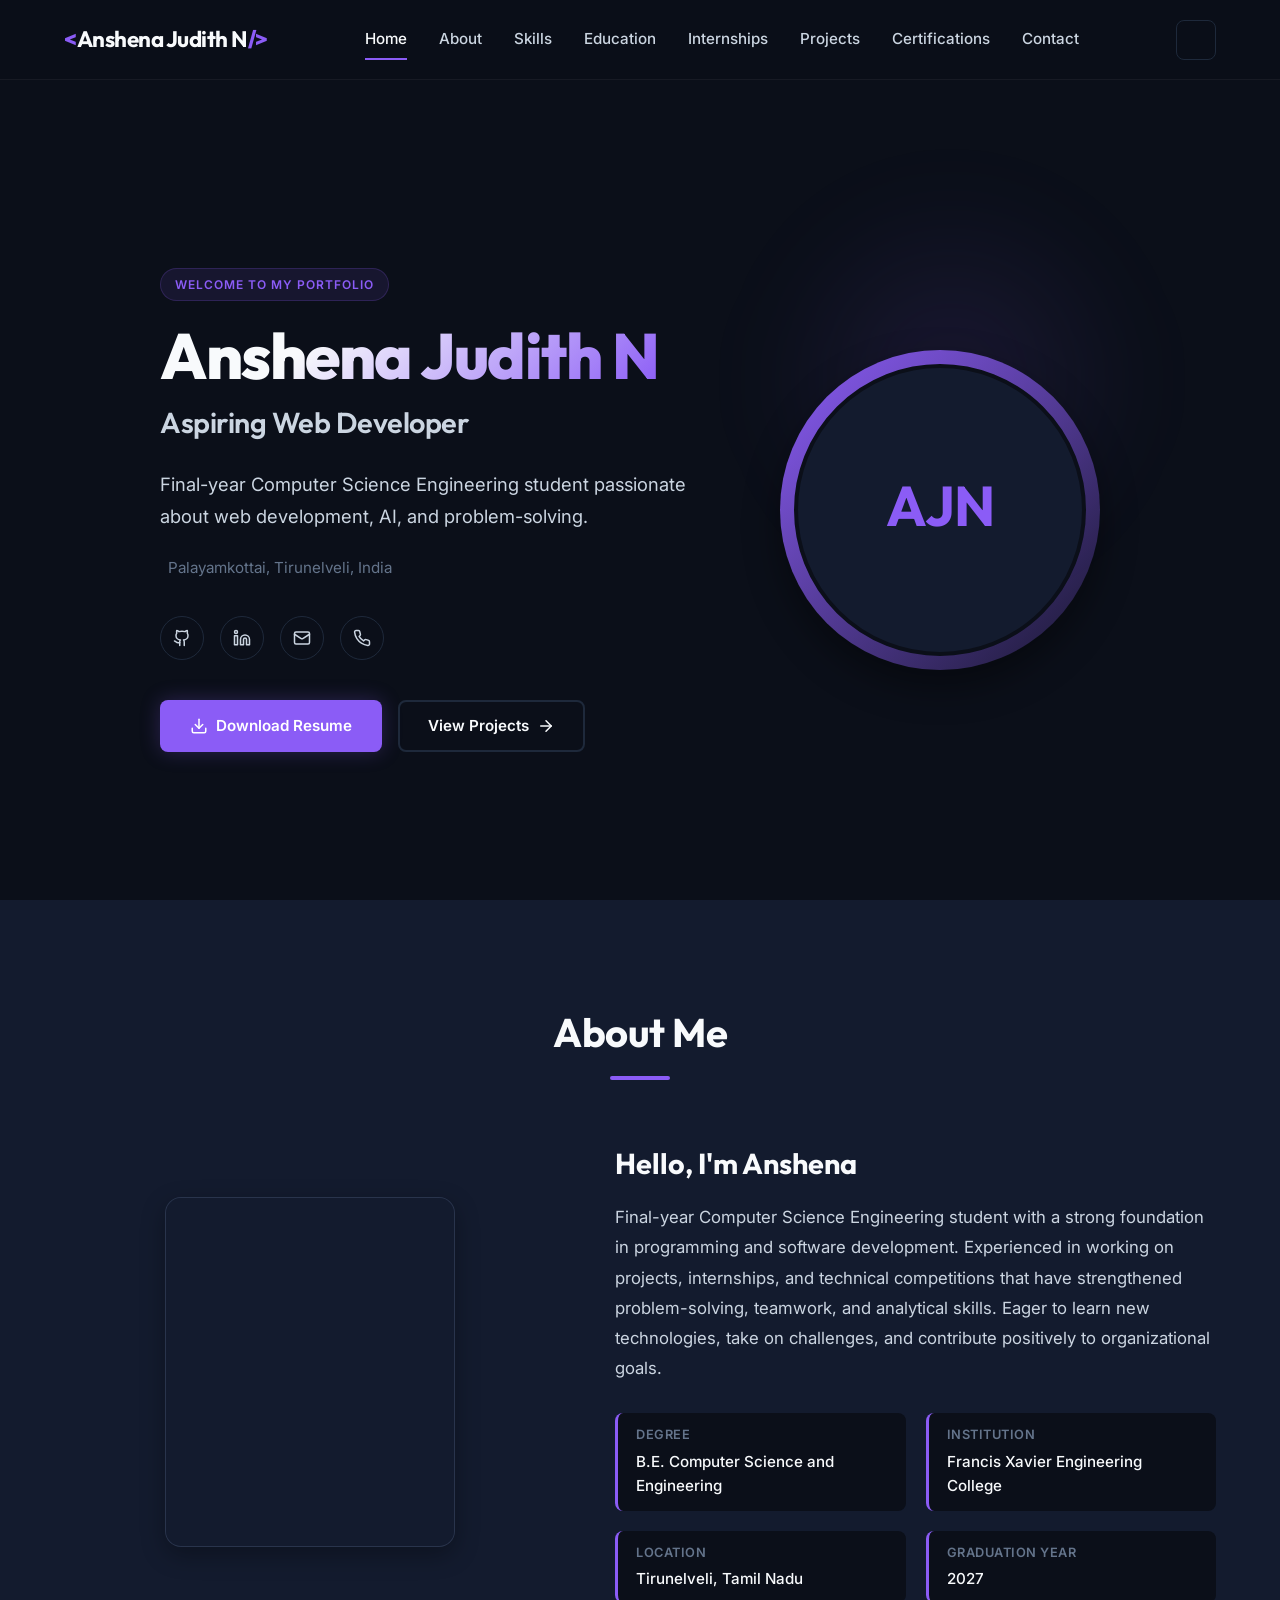
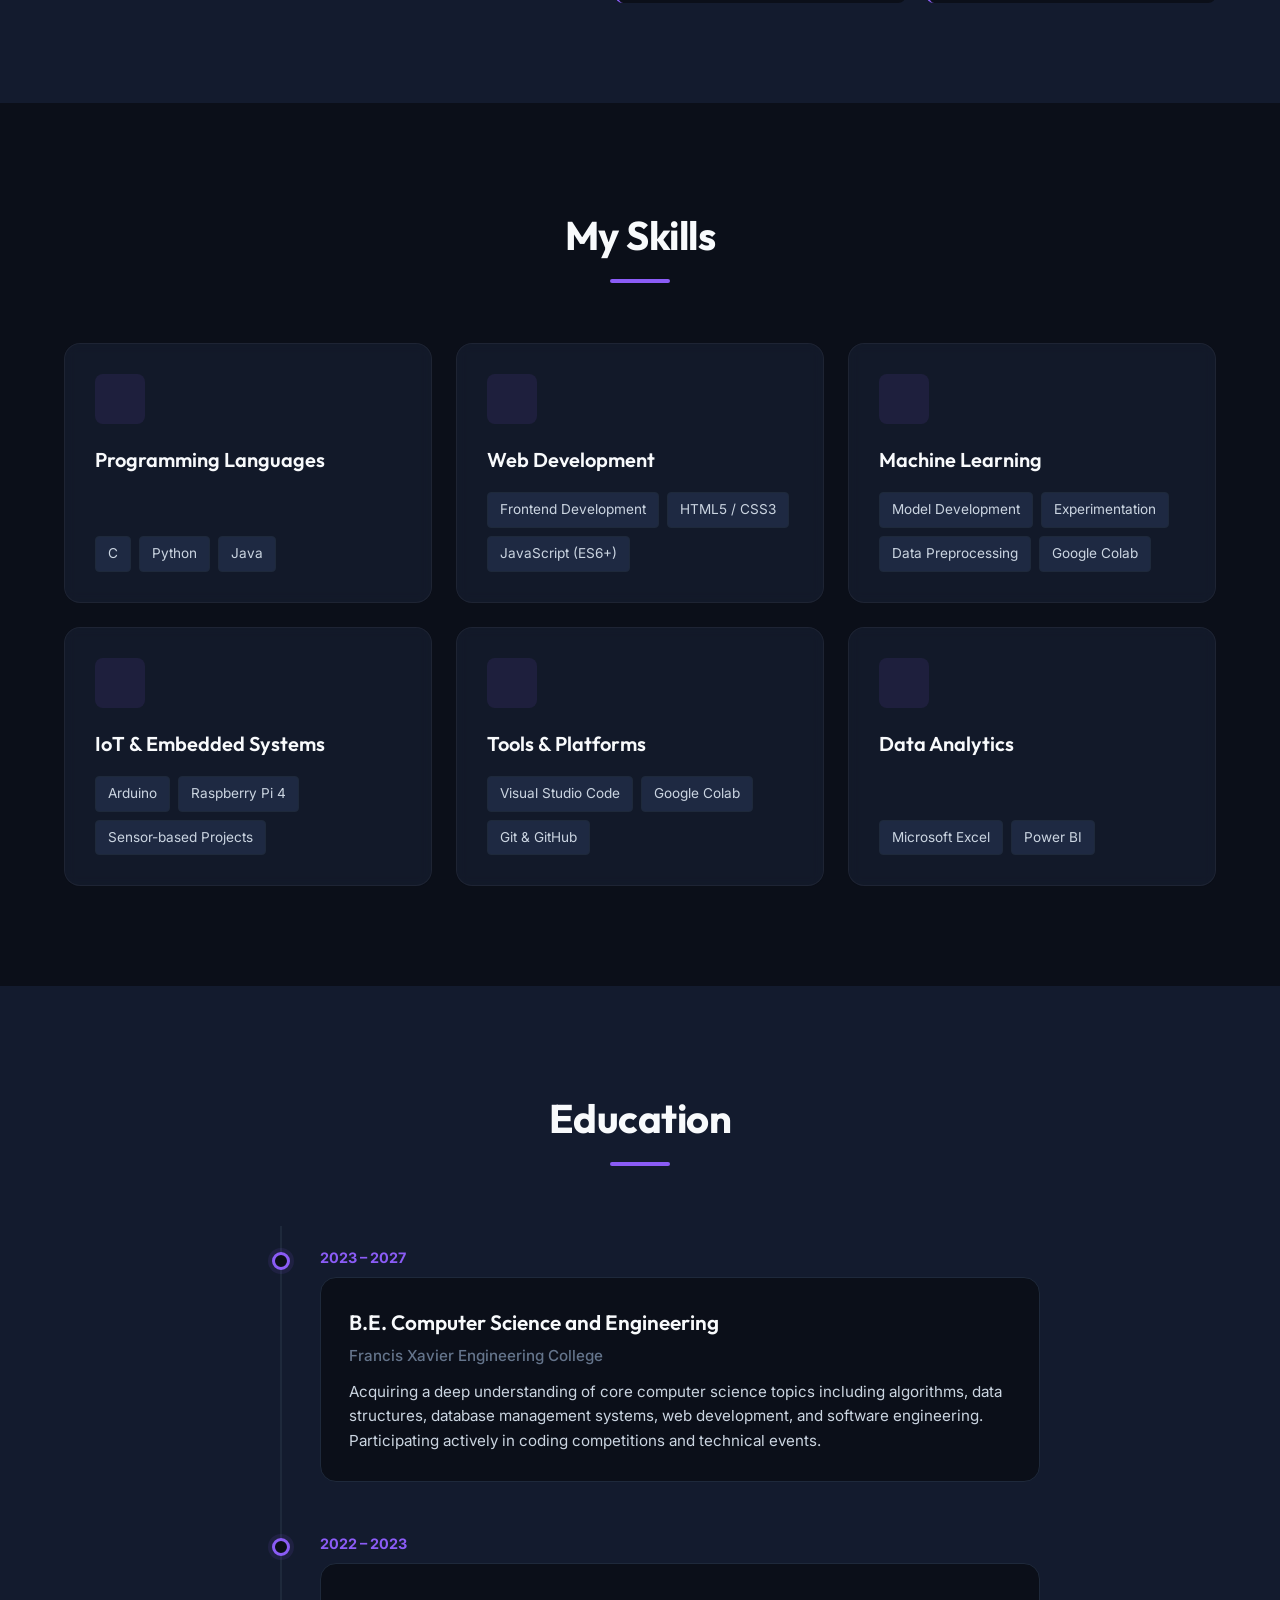
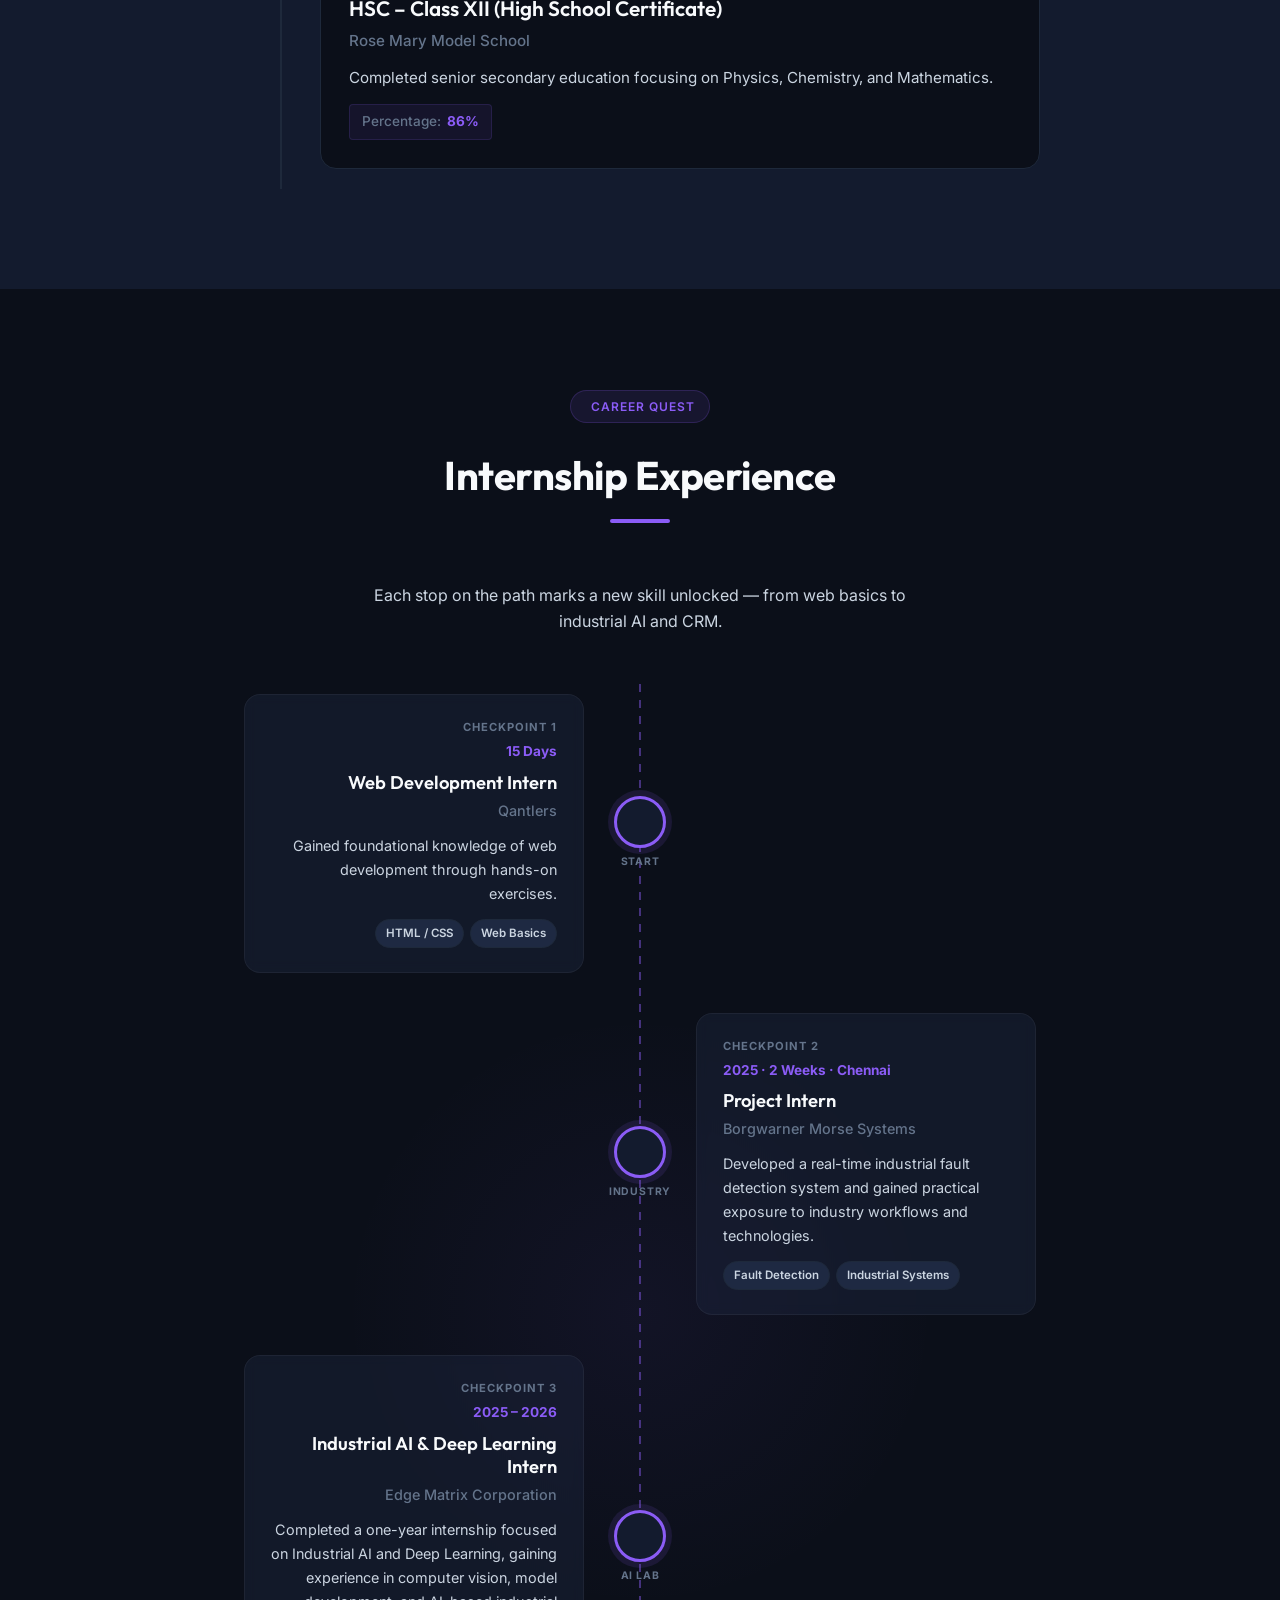
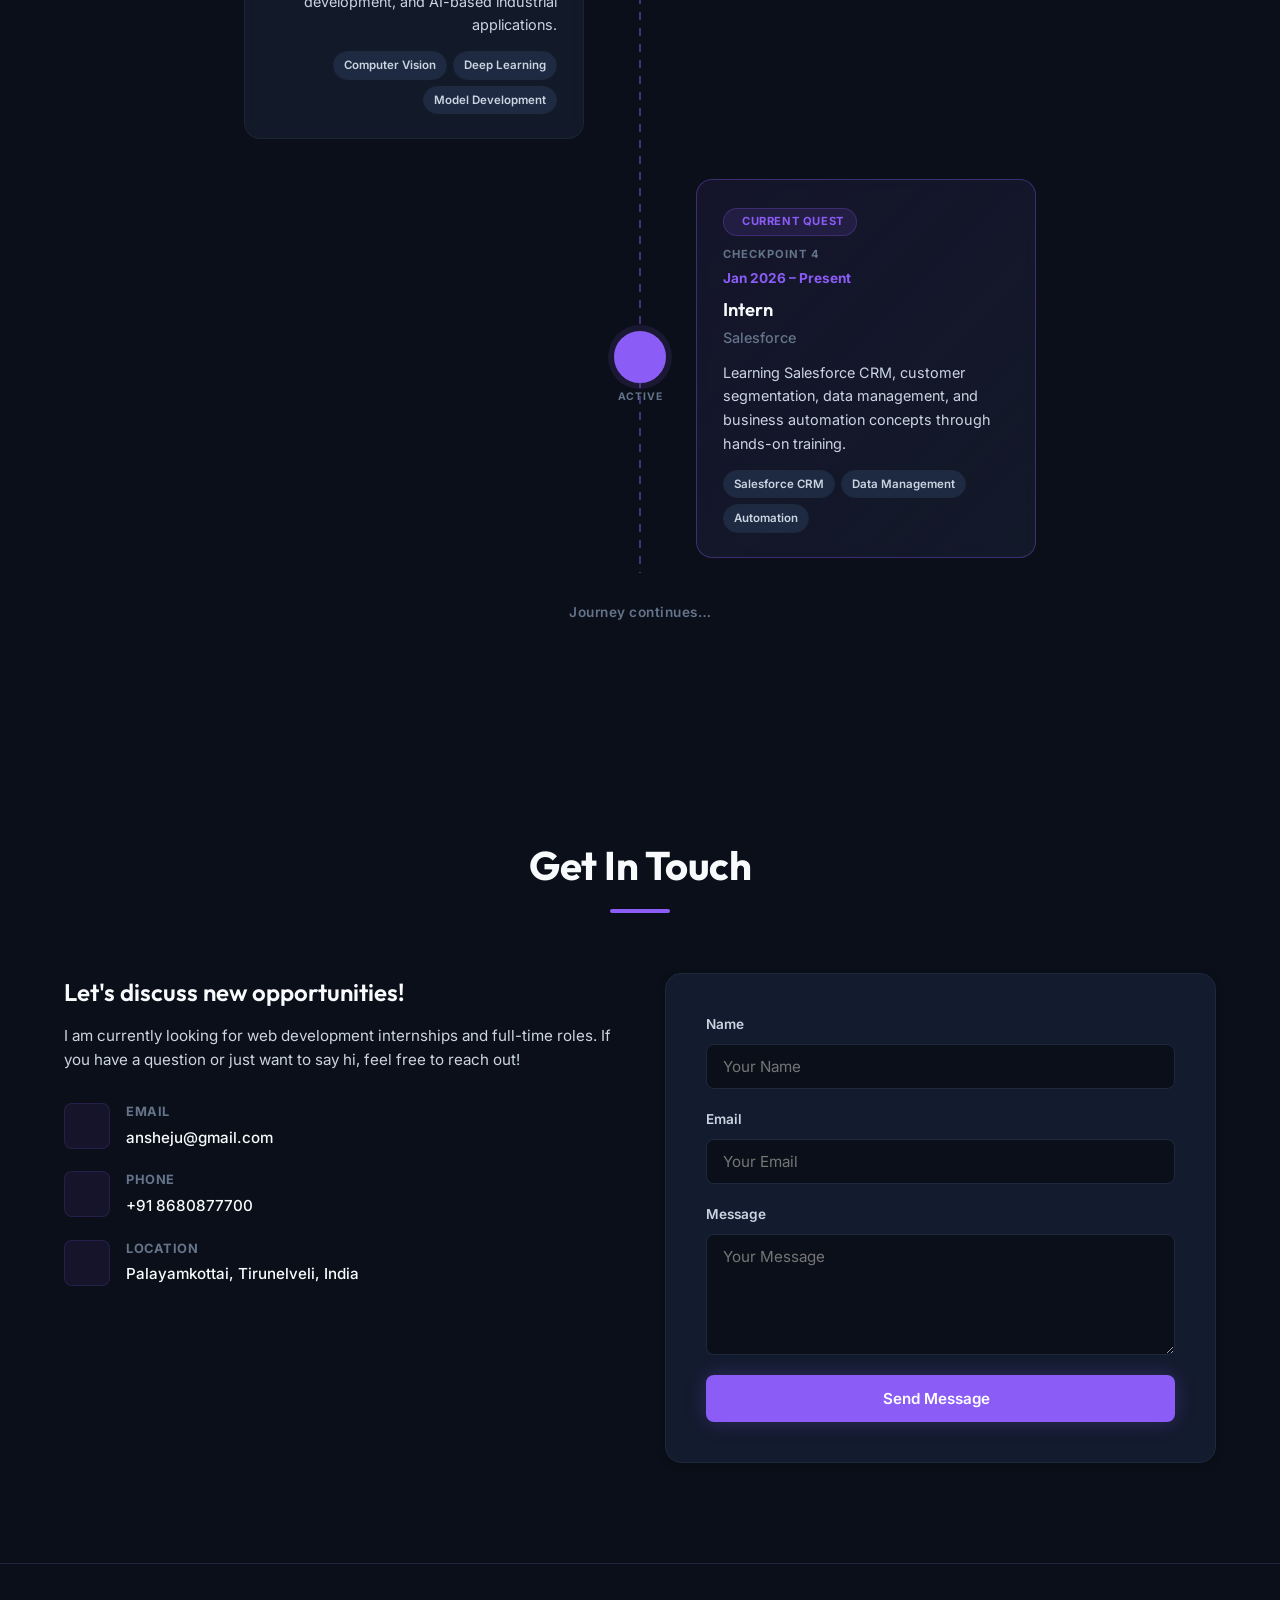
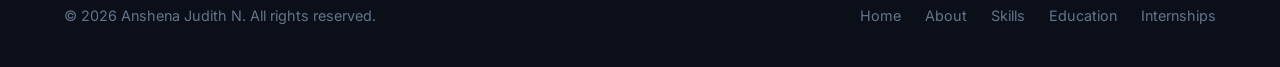
==== commit 9294a9ee: "Add files via upload" ====
--- a/index.html
+++ b/index.html
@@ -116,17 +116,11 @@
                         <!-- Fallback circular shape when image is not yet added -->
                         <div id="profile-photo-fallback-1" class="profile-photo-fallback">
                             <span class="fallback-initials">AJN</span>
-                            <span class="fallback-note">Place 'profile.jpg' here</span>
                         </div>
                     </div>
                 </div>
             </div>
             
-            <a href="#about" class="scroll-indicator" aria-label="Scroll to About Me">
-                <span class="mouse-icon">
-                    <span class="scroll-wheel"></span>
-                </span>
-            </a>
         </section>
 
         <!-- Section 2: About Me -->
@@ -149,7 +143,6 @@
                             <!-- Fallback when image is not yet added -->
                             <div id="profile-photo-fallback-2" class="profile-photo-fallback">
                                 <i data-lucide="user" class="fallback-icon"></i>
-                                <span class="fallback-note">Place 'about-profile.jpg' here</span>
                             </div>
                         </div>
                     </div>
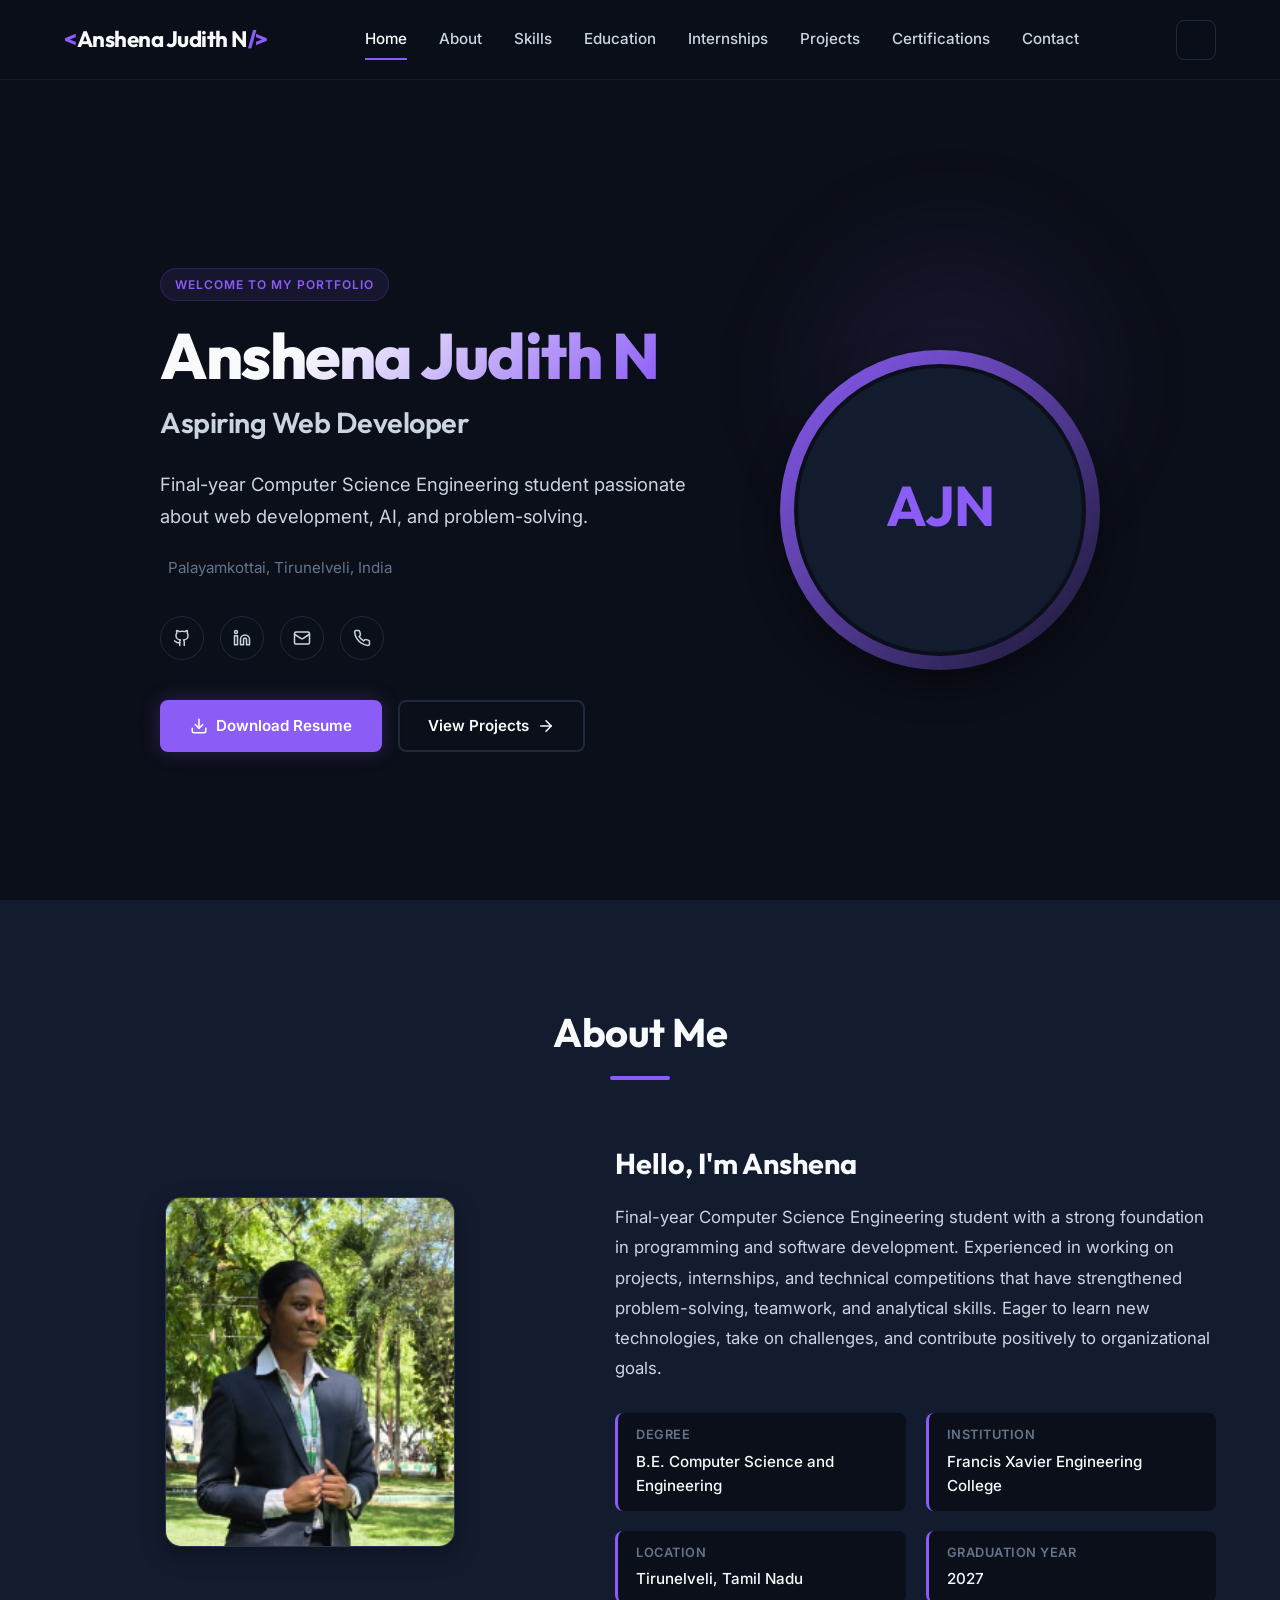
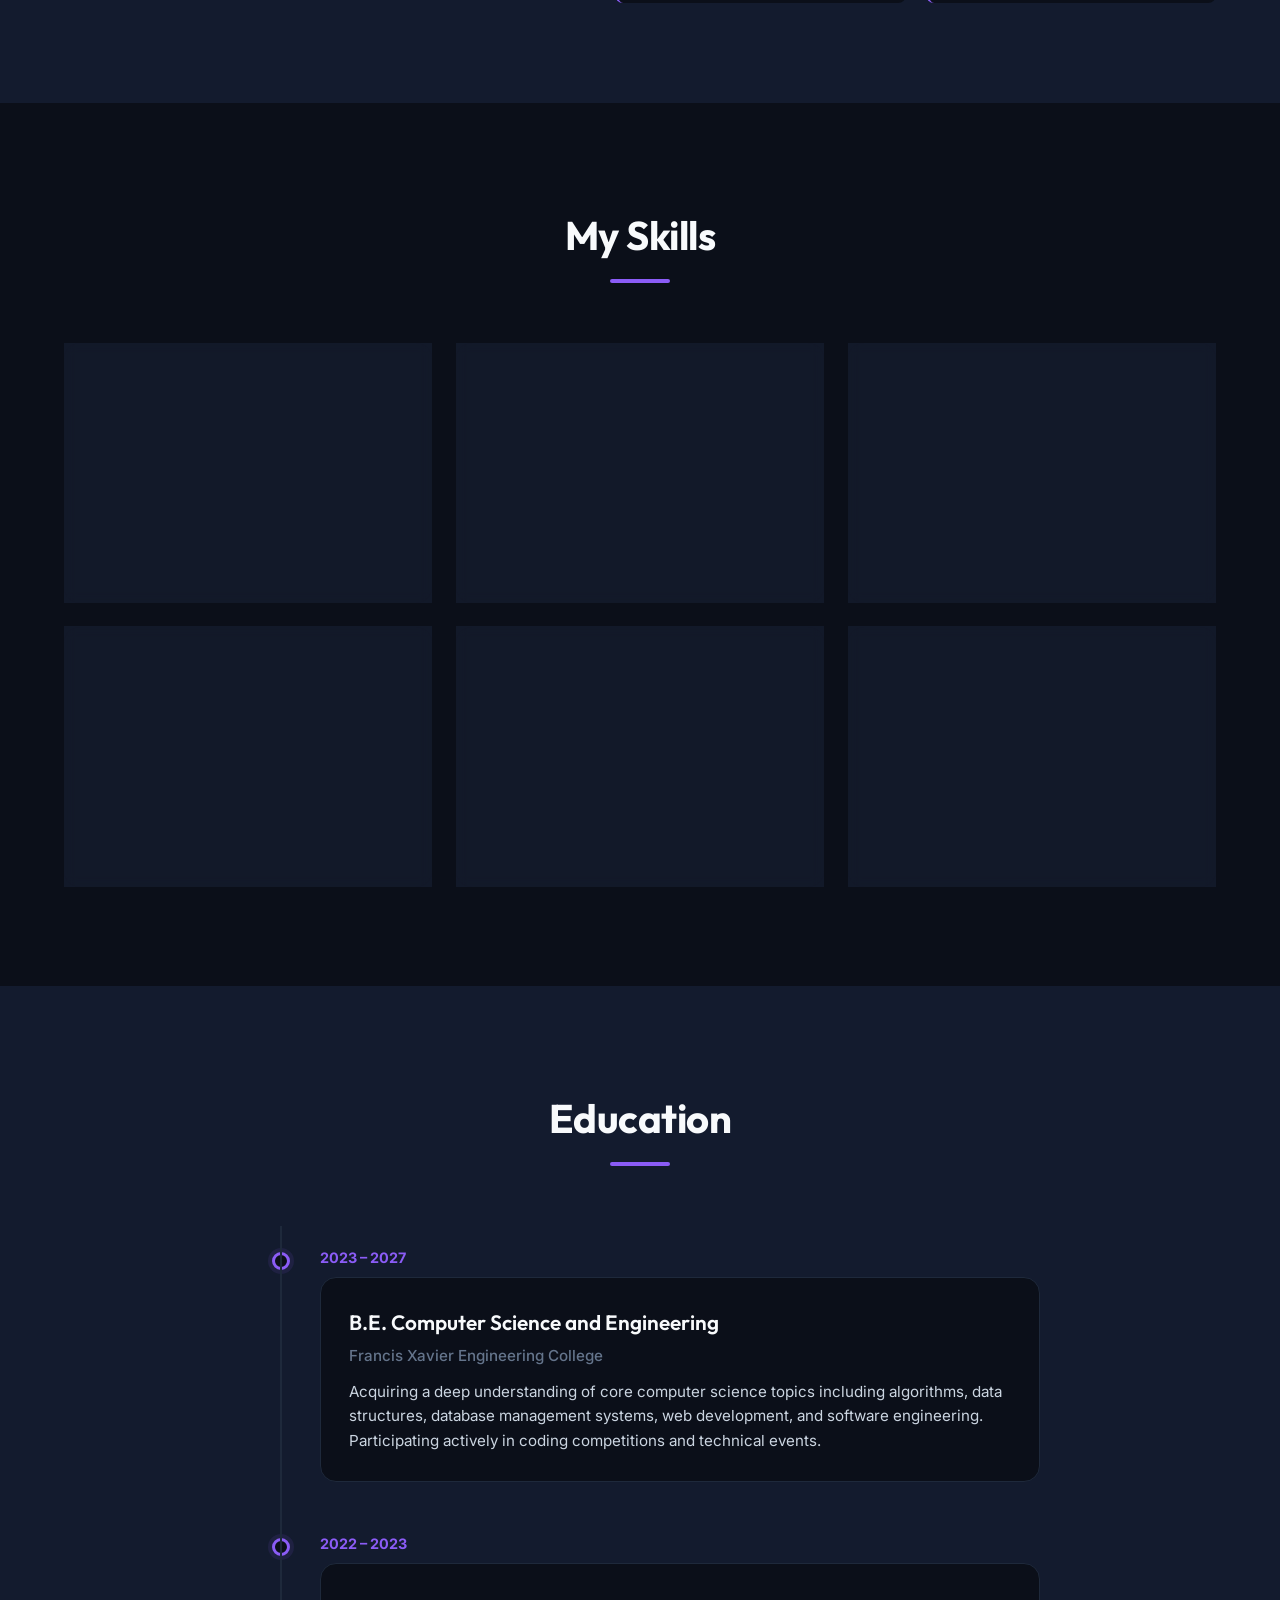
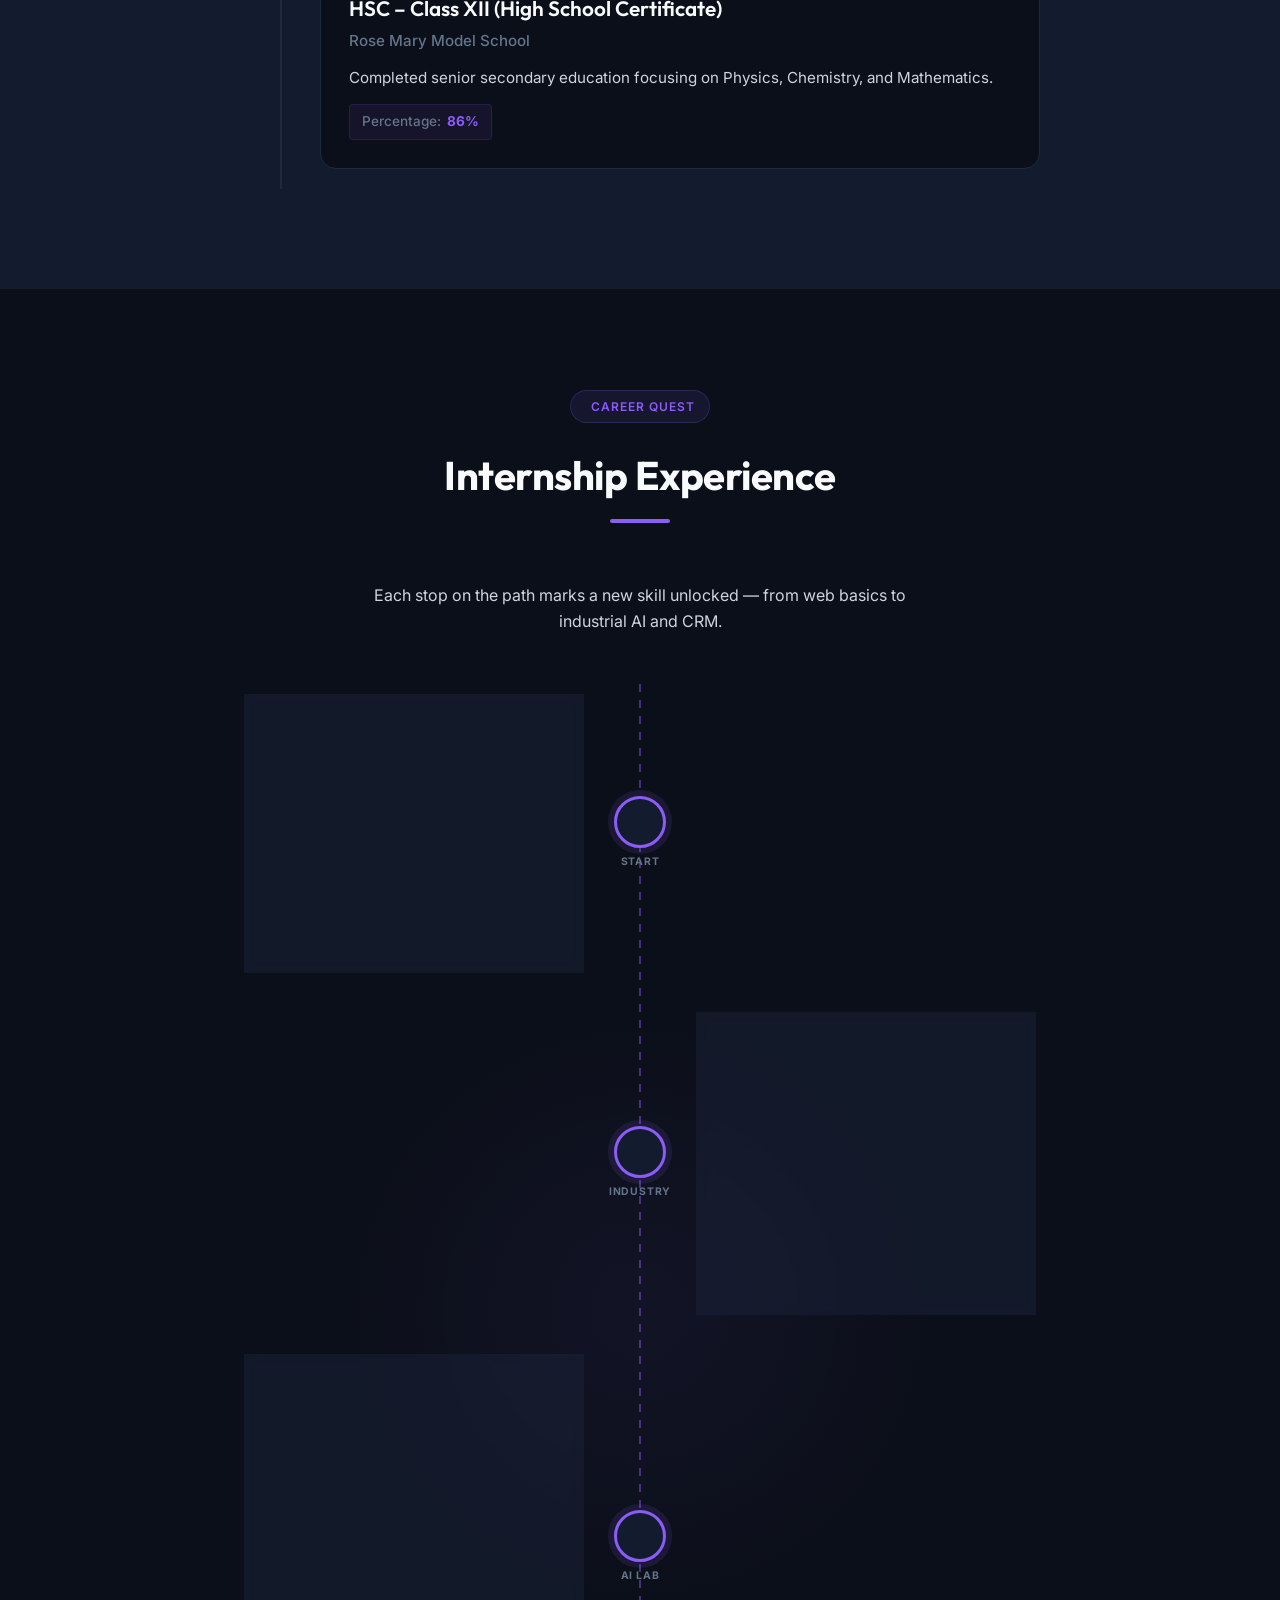
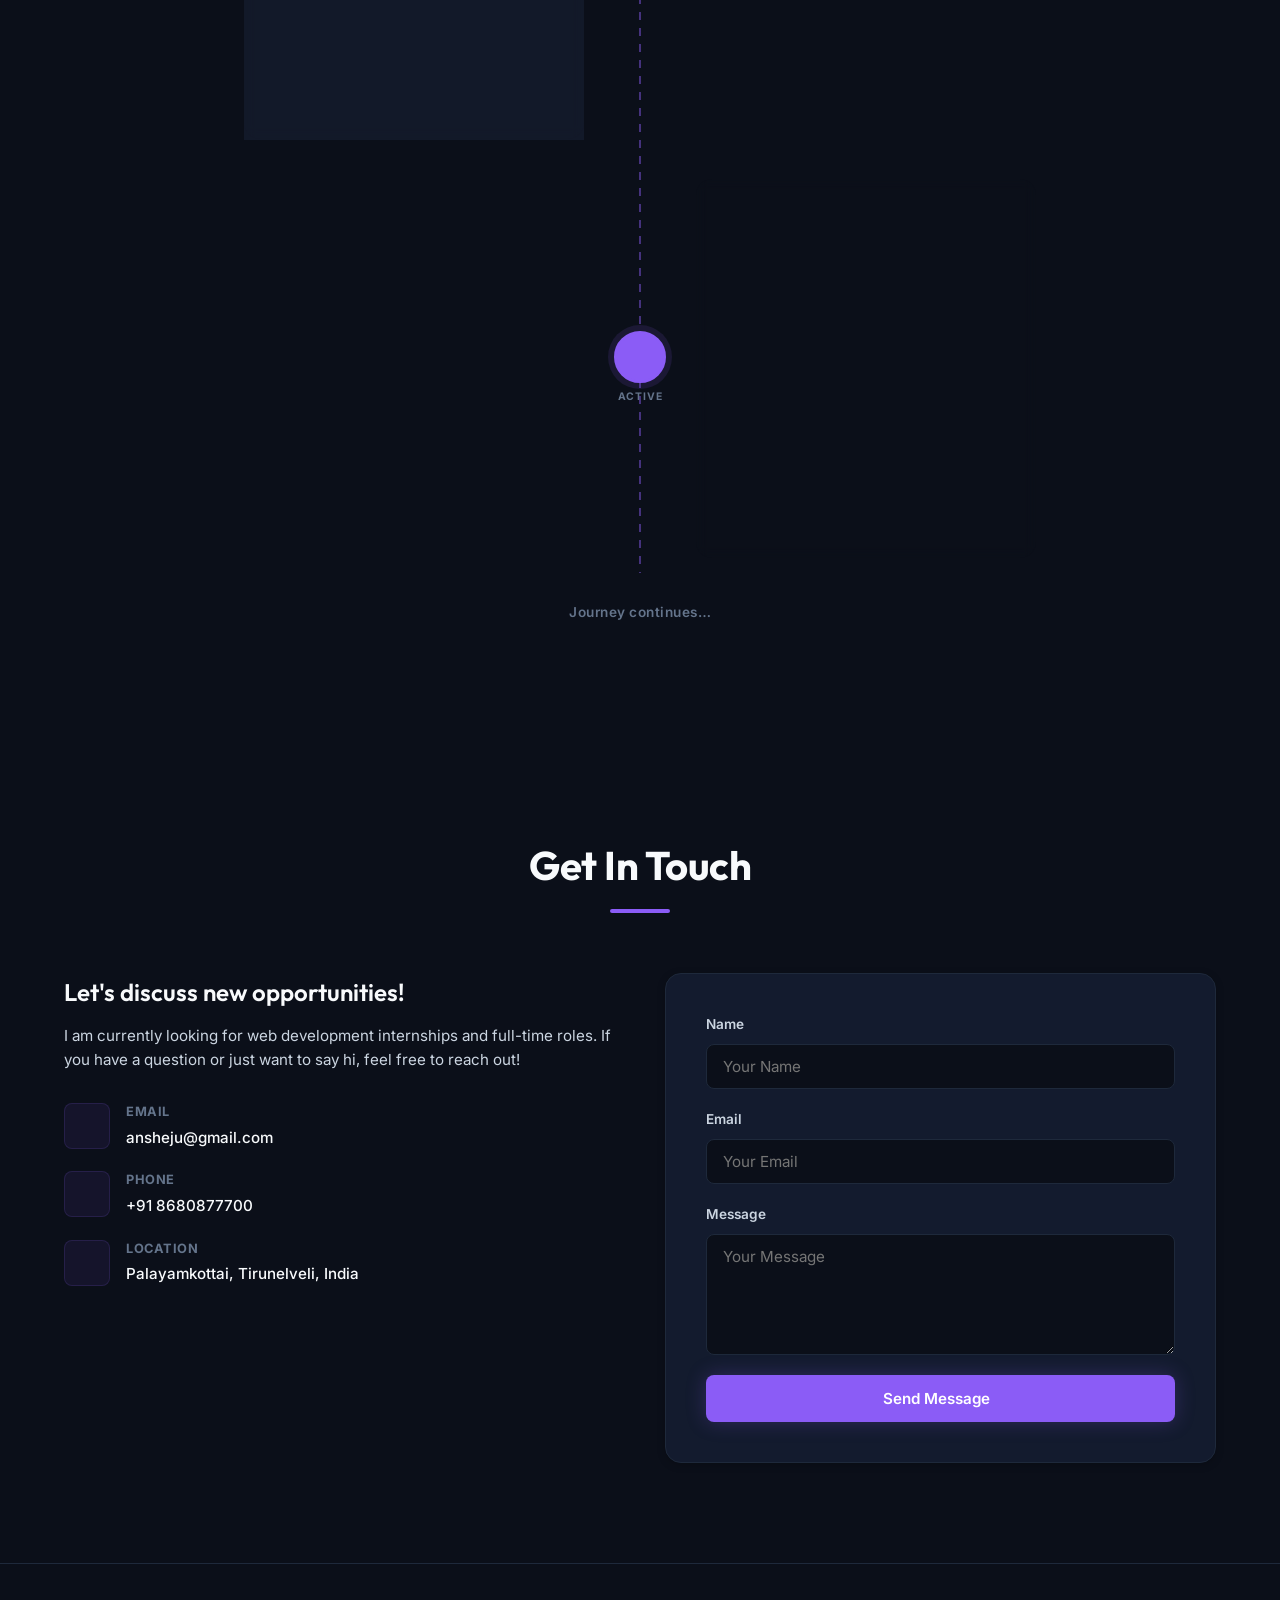
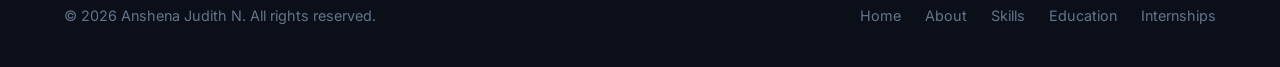
==== commit 3366329d: "Updated portfolio" ====
--- a/index.html
+++ b/index.html
@@ -1,25 +1,31 @@
 <!DOCTYPE html>
 <html lang="en">
+
 <head>
     <meta charset="UTF-8">
     <meta name="viewport" content="width=device-width, initial-scale=1.0">
     <title>Anshena Judith N | Portfolio</title>
     <!-- Meta tags for SEO -->
-    <meta name="description" content="Portfolio of Anshena Judith N, an Aspiring Web Developer and final-year Computer Science Engineering student. Passionate about web development, AI, and problem-solving.">
-    <meta name="keywords" content="Anshena Judith N, Web Developer, Portfolio, Computer Science Engineer, Tirunelveli, Palayamkottai, Francis Xavier Engineering College">
+    <meta name="description"
+        content="Portfolio of Anshena Judith N, an Aspiring Web Developer and final-year Computer Science Engineering student. Passionate about web development, AI, and problem-solving.">
+    <meta name="keywords"
+        content="Anshena Judith N, Web Developer, Portfolio, Computer Science Engineer, Tirunelveli, Palayamkottai, Francis Xavier Engineering College">
     <meta name="author" content="Anshena Judith N">
-    
+
     <!-- Google Fonts: Outfit for Headings, Inter for Body Text -->
     <link rel="preconnect" href="https://fonts.googleapis.com">
     <link rel="preconnect" href="https://fonts.gstatic.com" crossorigin>
-    <link href="https://fonts.googleapis.com/css2?family=Inter:wght@300;400;500;600;700&family=Outfit:wght@400;500;600;700;800&display=swap" rel="stylesheet">
-    
+    <link
+        href="https://fonts.googleapis.com/css2?family=Inter:wght@300;400;500;600;700&family=Outfit:wght@400;500;600;700;800&display=swap"
+        rel="stylesheet">
+
     <!-- Stylesheet -->
     <link rel="stylesheet" href="style.css">
-    
+
     <!-- Lucide Icons CDN (for modern icons) -->
     <script src="https://unpkg.com/lucide@latest"></script>
 </head>
+
 <body class="dark-theme">
     <!-- Sticky Navigation Bar -->
     <header class="navbar" id="navbar">
@@ -27,7 +33,7 @@
             <a href="#home" class="logo">
                 <span class="logo-accent">&lt;</span>Anshena Judith N<span class="logo-accent"> /&gt;</span>
             </a>
-            
+
             <!-- Navigation Links -->
             <nav class="nav-menu" id="nav-menu">
                 <a href="index.html#home" class="nav-link active">Home</a>
@@ -46,7 +52,7 @@
                     <i data-lucide="sun" class="sun-icon"></i>
                     <i data-lucide="moon" class="moon-icon"></i>
                 </button>
-                
+
                 <!-- Mobile Hamburger Menu Button -->
                 <button class="hamburger" id="hamburger" aria-label="Toggle navigation menu">
                     <span class="bar"></span>
@@ -63,11 +69,12 @@
             <div class="hero-bg-glow"></div>
             <div class="container hero-container">
                 <div class="hero-content">
-                    <span class="badge">Welcome to my portfolio</span>
-                    <h1 class="hero-title">Anshena Judith N</h1>
-                    <h2 class="hero-subtitle">Aspiring Web Developer</h2>
-                    <p class="hero-tagline">Final-year Computer Science Engineering student passionate about web development, AI, and problem-solving.</p>
-                    
+                    <span class="badge animate-on-scroll fade-in-up">Welcome to my portfolio</span>
+                    <h1 class="hero-title animate-on-scroll fade-in-up delay-100">Anshena Judith N</h1>
+                    <h2 class="hero-subtitle animate-on-scroll fade-in-up delay-200">Aspiring Web Developer</h2>
+                    <p class="hero-tagline animate-on-scroll fade-in-up delay-300">Final-year Computer Science Engineering student passionate about web
+                        development, AI, and problem-solving.</p>
+
                     <div class="hero-location">
                         <i data-lucide="map-pin"></i>
                         <span>Palayamkottai, Tirunelveli, India</span>
@@ -75,17 +82,42 @@
 
                     <!-- Social / Contact Links -->
                     <div class="hero-socials">
-                        <a href="https://github.com/Anshena1405" target="_blank" rel="noopener noreferrer" class="social-link" title="GitHub">
-                            <svg xmlns="http://www.w3.org/2000/svg" width="20" height="20" viewBox="0 0 24 24" fill="none" stroke="currentColor" stroke-width="2" stroke-linecap="round" stroke-linejoin="round" class="lucide lucide-github"><path d="M15 22v-4a4.8 4.8 0 0 0-1-3.5c3 0 6-2 6-5.5.08-1.25-.27-2.48-1-3.5.28-1.15.28-2.35 0-3.5 0 0-1 0-3 1.5-2.64-.5-5.36-.5-8 0C6 2 5 2 5 2c-.3 1.15-.3 2.35 0 3.5A5.403 5.403 0 0 0 4 9c0 3.5 3 5.5 6 5.5-.39.49-.68 1.05-.85 1.65-.17.6-.22 1.23-.15 1.85v4"/><path d="M9 18c-4.51 2-5-2-7-2"/></svg>
+                        <a href="https://github.com/Anshena1405" target="_blank" rel="noopener noreferrer"
+                            class="social-link" title="GitHub">
+                            <svg xmlns="http://www.w3.org/2000/svg" width="20" height="20" viewBox="0 0 24 24"
+                                fill="none" stroke="currentColor" stroke-width="2" stroke-linecap="round"
+                                stroke-linejoin="round" class="lucide lucide-github">
+                                <path
+                                    d="M15 22v-4a4.8 4.8 0 0 0-1-3.5c3 0 6-2 6-5.5.08-1.25-.27-2.48-1-3.5.28-1.15.28-2.35 0-3.5 0 0-1 0-3 1.5-2.64-.5-5.36-.5-8 0C6 2 5 2 5 2c-.3 1.15-.3 2.35 0 3.5A5.403 5.403 0 0 0 4 9c0 3.5 3 5.5 6 5.5-.39.49-.68 1.05-.85 1.65-.17.6-.22 1.23-.15 1.85v4" />
+                                <path d="M9 18c-4.51 2-5-2-7-2" />
+                            </svg>
                         </a>
-                        <a href="https://www.linkedin.com/in/anshena-judith-n-19082b370/" target="_blank" rel="noopener noreferrer" class="social-link" title="LinkedIn">
-                            <svg xmlns="http://www.w3.org/2000/svg" width="20" height="20" viewBox="0 0 24 24" fill="none" stroke="currentColor" stroke-width="2" stroke-linecap="round" stroke-linejoin="round" class="lucide lucide-linkedin"><path d="M16 8a6 6 0 0 1 6 6v7h-4v-7a2 2 0 0 0-2-2 2 2 0 0 0-2 2v7h-4v-7a6 6 0 0 1 6-6z"/><rect width="4" height="12" x="2" y="9"/><circle cx="4" cy="4" r="2"/></svg>
+                        <a href="https://www.linkedin.com/in/anshena-judith-n-19082b370/" target="_blank"
+                            rel="noopener noreferrer" class="social-link" title="LinkedIn">
+                            <svg xmlns="http://www.w3.org/2000/svg" width="20" height="20" viewBox="0 0 24 24"
+                                fill="none" stroke="currentColor" stroke-width="2" stroke-linecap="round"
+                                stroke-linejoin="round" class="lucide lucide-linkedin">
+                                <path
+                                    d="M16 8a6 6 0 0 1 6 6v7h-4v-7a2 2 0 0 0-2-2 2 2 0 0 0-2 2v7h-4v-7a6 6 0 0 1 6-6z" />
+                                <rect width="4" height="12" x="2" y="9" />
+                                <circle cx="4" cy="4" r="2" />
+                            </svg>
                         </a>
                         <a href="mailto:ansheju@gmail.com" class="social-link" title="Email">
-                            <svg xmlns="http://www.w3.org/2000/svg" width="20" height="20" viewBox="0 0 24 24" fill="none" stroke="currentColor" stroke-width="2" stroke-linecap="round" stroke-linejoin="round" class="lucide lucide-mail"><rect width="20" height="16" x="2" y="4" rx="2"/><path d="m22 7-8.97 5.7a1.94 1.94 0 0 1-2.06 0L2 7"/></svg>
+                            <svg xmlns="http://www.w3.org/2000/svg" width="20" height="20" viewBox="0 0 24 24"
+                                fill="none" stroke="currentColor" stroke-width="2" stroke-linecap="round"
+                                stroke-linejoin="round" class="lucide lucide-mail">
+                                <rect width="20" height="16" x="2" y="4" rx="2" />
+                                <path d="m22 7-8.97 5.7a1.94 1.94 0 0 1-2.06 0L2 7" />
+                            </svg>
                         </a>
                         <a href="tel:+918680877700" class="social-link" title="Phone">
-                            <svg xmlns="http://www.w3.org/2000/svg" width="20" height="20" viewBox="0 0 24 24" fill="none" stroke="currentColor" stroke-width="2" stroke-linecap="round" stroke-linejoin="round" class="lucide lucide-phone"><path d="M22 16.92v3a2 2 0 0 1-2.18 2 19.79 19.79 0 0 1-8.63-3.07 19.5 19.5 0 0 1-6-6 19.79 19.79 0 0 1-3.07-8.67A2 2 0 0 1 4.11 2h3a2 2 0 0 1 2 1.72 12.84 12.84 0 0 0 .7 2.81 2 2 0 0 1-.45 2.11L8.09 9.91a16 16 0 0 0 6 6l1.27-1.27a2 2 0 0 1 2.11-.45 12.84 12.84 0 0 0 2.81.7A2 2 0 0 1 22 16.92z"/></svg>
+                            <svg xmlns="http://www.w3.org/2000/svg" width="20" height="20" viewBox="0 0 24 24"
+                                fill="none" stroke="currentColor" stroke-width="2" stroke-linecap="round"
+                                stroke-linejoin="round" class="lucide lucide-phone">
+                                <path
+                                    d="M22 16.92v3a2 2 0 0 1-2.18 2 19.79 19.79 0 0 1-8.63-3.07 19.5 19.5 0 0 1-6-6 19.79 19.79 0 0 1-3.07-8.67A2 2 0 0 1 4.11 2h3a2 2 0 0 1 2 1.72 12.84 12.84 0 0 0 .7 2.81 2 2 0 0 1-.45 2.11L8.09 9.91a16 16 0 0 0 6 6l1.27-1.27a2 2 0 0 1 2.11-.45 12.84 12.84 0 0 0 2.81.7A2 2 0 0 1 22 16.92z" />
+                            </svg>
                         </a>
                     </div>
 
@@ -94,16 +126,28 @@
                              To set your own resume, rename your resume PDF to 'resume.pdf' 
                              and place it in the same directory as this index.html file.
                              Or replace 'resume.pdf' with a link to Google Drive/Dropbox/OneDrive. -->
-                        <a href="resume.pdf" class="btn btn-primary" download="Anshena_Judith_N_Resume.pdf" id="resume-download-btn">
-                            <svg xmlns="http://www.w3.org/2000/svg" width="18" height="18" viewBox="0 0 24 24" fill="none" stroke="currentColor" stroke-width="2" stroke-linecap="round" stroke-linejoin="round"><path d="M21 15v4a2 2 0 0 1-2 2H5a2 2 0 0 1-2-2v-4"></path><polyline points="7 10 12 15 17 10"></polyline><line x1="12" y1="15" x2="12" y2="3"></line></svg> Download Resume
+                        <a href="Anshena_Judith_N_Resume.pdf" class="btn btn-primary"
+                            download="Anshena_Judith_N_Resume.pdf" id="resume-download-btn">
+                            <svg xmlns="http://www.w3.org/2000/svg" width="18" height="18" viewBox="0 0 24 24"
+                                fill="none" stroke="currentColor" stroke-width="2" stroke-linecap="round"
+                                stroke-linejoin="round">
+                                <path d="M21 15v4a2 2 0 0 1-2 2H5a2 2 0 0 1-2-2v-4"></path>
+                                <polyline points="7 10 12 15 17 10"></polyline>
+                                <line x1="12" y1="15" x2="12" y2="3"></line>
+                            </svg> Download Resume
                         </a>
                         <a href="projects.html" class="btn btn-outline">
-                            View Projects <svg xmlns="http://www.w3.org/2000/svg" width="18" height="18" viewBox="0 0 24 24" fill="none" stroke="currentColor" stroke-width="2" stroke-linecap="round" stroke-linejoin="round" class="btn-arrow"><line x1="5" y1="12" x2="19" y2="12"></line><polyline points="12 5 19 12 12 19"></polyline></svg>
+                            View Projects <svg xmlns="http://www.w3.org/2000/svg" width="18" height="18"
+                                viewBox="0 0 24 24" fill="none" stroke="currentColor" stroke-width="2"
+                                stroke-linecap="round" stroke-linejoin="round" class="btn-arrow">
+                                <line x1="5" y1="12" x2="19" y2="12"></line>
+                                <polyline points="12 5 19 12 12 19"></polyline>
+                            </svg>
                         </a>
                     </div>
                 </div>
 
-                <div class="hero-image-container">
+                <div class="hero-image-container animate-on-scroll scale-in delay-400">
                     <div class="profile-photo-wrapper">
                         <!-- PROFILE PHOTO LOCATION:
                              To set your own photo:
@@ -111,8 +155,10 @@
                              2. Save it in the same directory as this index.html file.
                              3. Change the 'src' value below to your image filename (e.g. 'profile.jpg').
                              Currently, it uses a styled CSS placeholder shape. -->
-                        <img id="profile-photo-1" src="profile.jpg" alt="Anshena Judith N Profile Photo" class="profile-photo" onerror="this.style.display='none'; document.getElementById('profile-photo-fallback-1').style.display='flex';">
-                        
+                        <img id="profile-photo-1" src="profile.jpg" alt="Anshena Judith N Profile Photo"
+                            class="profile-photo"
+                            onerror="this.style.display='none'; document.getElementById('profile-photo-fallback-1').style.display='flex';">
+
                         <!-- Fallback circular shape when image is not yet added -->
                         <div id="profile-photo-fallback-1" class="profile-photo-fallback">
                             <span class="fallback-initials">AJN</span>
@@ -120,26 +166,27 @@
                     </div>
                 </div>
             </div>
-            
+
         </section>
 
         <!-- Section 2: About Me -->
         <section id="about" class="about-section">
             <div class="container">
-                <div class="section-header">
+                <div class="section-header animate-on-scroll fade-in-up">
                     <h2 class="section-title">About Me</h2>
                     <div class="section-line"></div>
                 </div>
 
                 <div class="about-grid">
-                    <div class="about-image-column">
+                    <div class="about-image-column animate-on-scroll fade-in-left">
                         <div class="about-photo-wrapper">
                             <!-- SECOND PROFILE PHOTO LOCATION (About Me):
                                  To set your own photo here, rename your photo to 'about-profile.jpg'
                                  and place it in the same directory.
                                  Or change 'about-profile.jpg' below to match your image file. -->
-                            <img id="profile-photo-2" src="about-profile.jpg" alt="Anshena Judith N" class="about-photo" onerror="this.style.display='none'; document.getElementById('profile-photo-fallback-2').style.display='flex';">
-                            
+                            <img id="profile-photo-2" src="about-profile.png" alt="Anshena Judith N" class="about-photo"
+                                onerror="this.style.display='none'; document.getElementById('profile-photo-fallback-2').style.display='flex';">
+
                             <!-- Fallback when image is not yet added -->
                             <div id="profile-photo-fallback-2" class="profile-photo-fallback">
                                 <i data-lucide="user" class="fallback-icon"></i>
@@ -147,12 +194,16 @@
                         </div>
                     </div>
 
-                    <div class="about-text-column">
+                    <div class="about-text-column animate-on-scroll fade-in-right">
                         <h3 class="about-greeting">Hello, I'm Anshena</h3>
                         <p class="about-description">
-                            Final-year Computer Science Engineering student with a strong foundation in programming and software development. Experienced in working on projects, internships, and technical competitions that have strengthened problem-solving, teamwork, and analytical skills. Eager to learn new technologies, take on challenges, and contribute positively to organizational goals.
+                            Final-year Computer Science Engineering student with a strong foundation in programming and
+                            software development. Experienced in working on projects, internships, and technical
+                            competitions that have strengthened problem-solving, teamwork, and analytical skills. Eager
+                            to learn new technologies, take on challenges, and contribute positively to organizational
+                            goals.
                         </p>
-                        
+
                         <div class="about-details">
                             <div class="detail-item">
                                 <span class="detail-label">Degree</span>
@@ -179,14 +230,14 @@
         <!-- Section 3: Skills -->
         <section id="skills" class="skills-section">
             <div class="container">
-                <div class="section-header">
+                <div class="section-header animate-on-scroll fade-in-up">
                     <h2 class="section-title">My Skills</h2>
                     <div class="section-line"></div>
                 </div>
 
                 <div class="skills-grid">
                     <!-- Programming Languages -->
-                    <div class="skill-card">
+                    <div class="skill-card animate-on-scroll fade-in-up">
                         <div class="skill-card-icon">
                             <i data-lucide="code-2"></i>
                         </div>
@@ -199,7 +250,7 @@
                     </div>
 
                     <!-- Web Development -->
-                    <div class="skill-card">
+                    <div class="skill-card animate-on-scroll fade-in-up">
                         <div class="skill-card-icon">
                             <i data-lucide="layout"></i>
                         </div>
@@ -212,7 +263,7 @@
                     </div>
 
                     <!-- Machine Learning -->
-                    <div class="skill-card">
+                    <div class="skill-card animate-on-scroll fade-in-up">
                         <div class="skill-card-icon">
                             <i data-lucide="cpu"></i>
                         </div>
@@ -226,7 +277,7 @@
                     </div>
 
                     <!-- IoT & Embedded Systems -->
-                    <div class="skill-card">
+                    <div class="skill-card animate-on-scroll fade-in-up">
                         <div class="skill-card-icon">
                             <i data-lucide="hard-drive"></i>
                         </div>
@@ -239,7 +290,7 @@
                     </div>
 
                     <!-- Tools & Platforms -->
-                    <div class="skill-card">
+                    <div class="skill-card animate-on-scroll fade-in-up">
                         <div class="skill-card-icon">
                             <i data-lucide="wrench"></i>
                         </div>
@@ -252,7 +303,7 @@
                     </div>
 
                     <!-- Data Analytics -->
-                    <div class="skill-card">
+                    <div class="skill-card animate-on-scroll fade-in-up">
                         <div class="skill-card-icon">
                             <i data-lucide="bar-chart-3"></i>
                         </div>
@@ -270,31 +321,35 @@
         <!-- Section 4: Education -->
         <section id="education" class="education-section">
             <div class="container">
-                <div class="section-header">
+                <div class="section-header animate-on-scroll fade-in-up">
                     <h2 class="section-title">Education</h2>
                     <div class="section-line"></div>
                 </div>
 
                 <div class="timeline">
                     <!-- Timeline Item 1 -->
-                    <div class="timeline-item">
+                    <div class="timeline-item animate-on-scroll fade-in-left">
                         <div class="timeline-dot"></div>
                         <div class="timeline-date">2023 – 2027</div>
                         <div class="timeline-content">
                             <h3 class="timeline-title">B.E. Computer Science and Engineering</h3>
                             <h4 class="timeline-institution">Francis Xavier Engineering College</h4>
-                            <p class="timeline-desc">Acquiring a deep understanding of core computer science topics including algorithms, data structures, database management systems, web development, and software engineering. Participating actively in coding competitions and technical events.</p>
+                            <p class="timeline-desc">Acquiring a deep understanding of core computer science topics
+                                including algorithms, data structures, database management systems, web development, and
+                                software engineering. Participating actively in coding competitions and technical
+                                events.</p>
                         </div>
                     </div>
 
                     <!-- Timeline Item 2 -->
-                    <div class="timeline-item">
+                    <div class="timeline-item animate-on-scroll fade-in-left">
                         <div class="timeline-dot"></div>
                         <div class="timeline-date">2022 – 2023</div>
                         <div class="timeline-content">
                             <h3 class="timeline-title">HSC – Class XII (High School Certificate)</h3>
                             <h4 class="timeline-institution">Rose Mary Model School</h4>
-                            <p class="timeline-desc">Completed senior secondary education focusing on Physics, Chemistry, and Mathematics.</p>
+                            <p class="timeline-desc">Completed senior secondary education focusing on Physics,
+                                Chemistry, and Mathematics.</p>
                             <div class="timeline-score-badge">
                                 <span class="score-label">Percentage:</span>
                                 <span class="score-value">86%</span>
@@ -308,12 +363,13 @@
         <!-- Section 5: Internship Experience (Quest Roadmap) -->
         <section id="internships" class="internship-section">
             <div class="container">
-                <div class="section-header">
+                <div class="section-header animate-on-scroll fade-in-up">
                     <span class="badge quest-badge"><i data-lucide="map"></i> Career Quest</span>
                     <h2 class="section-title">Internship Experience</h2>
                     <div class="section-line"></div>
                 </div>
-                <p class="section-intro internship-intro">Each stop on the path marks a new skill unlocked — from web basics to industrial AI and CRM.</p>
+                <p class="section-intro internship-intro">Each stop on the path marks a new skill unlocked — from web
+                    basics to industrial AI and CRM.</p>
 
                 <div class="quest-map">
                     <div class="quest-track-line" aria-hidden="true"></div>
@@ -325,7 +381,8 @@
                             <time class="quest-date">15 Days</time>
                             <h3 class="quest-title">Web Development Intern</h3>
                             <h4 class="quest-company">Qantlers</h4>
-                            <p class="quest-desc">Gained foundational knowledge of web development through hands-on exercises.</p>
+                            <p class="quest-desc">Gained foundational knowledge of web development through hands-on
+                                exercises.</p>
                             <div class="quest-loot">
                                 <span class="quest-loot-tag">HTML / CSS</span>
                                 <span class="quest-loot-tag">Web Basics</span>
@@ -348,7 +405,8 @@
                             <time class="quest-date">2025 · 2 Weeks · Chennai</time>
                             <h3 class="quest-title">Project Intern</h3>
                             <h4 class="quest-company">Borgwarner Morse Systems</h4>
-                            <p class="quest-desc">Developed a real-time industrial fault detection system and gained practical exposure to industry workflows and technologies.</p>
+                            <p class="quest-desc">Developed a real-time industrial fault detection system and gained
+                                practical exposure to industry workflows and technologies.</p>
                             <div class="quest-loot">
                                 <span class="quest-loot-tag">Fault Detection</span>
                                 <span class="quest-loot-tag">Industrial Systems</span>
@@ -363,7 +421,9 @@
                             <time class="quest-date">2025 – 2026</time>
                             <h3 class="quest-title">Industrial AI &amp; Deep Learning Intern</h3>
                             <h4 class="quest-company">Edge Matrix Corporation</h4>
-                            <p class="quest-desc">Completed a one-year internship focused on Industrial AI and Deep Learning, gaining experience in computer vision, model development, and AI-based industrial applications.</p>
+                            <p class="quest-desc">Completed a one-year internship focused on Industrial AI and Deep
+                                Learning, gaining experience in computer vision, model development, and AI-based
+                                industrial applications.</p>
                             <div class="quest-loot">
                                 <span class="quest-loot-tag">Computer Vision</span>
                                 <span class="quest-loot-tag">Deep Learning</span>
@@ -377,7 +437,8 @@
                     </article>
 
                     <!-- Checkpoint 4: Current Quest -->
-                    <article class="quest-checkpoint quest-checkpoint--right quest-checkpoint--current quest-reveal" data-quest="4">
+                    <article class="quest-checkpoint quest-checkpoint--right quest-checkpoint--current quest-reveal"
+                        data-quest="4">
                         <div class="quest-node quest-node--active">
                             <span class="quest-node-icon"><i data-lucide="gem"></i></span>
                             <span class="quest-node-label">Active</span>
@@ -388,7 +449,8 @@
                             <time class="quest-date">Jan 2026 – Present</time>
                             <h3 class="quest-title">Intern</h3>
                             <h4 class="quest-company">Salesforce</h4>
-                            <p class="quest-desc">Learning Salesforce CRM, customer segmentation, data management, and business automation concepts through hands-on training.</p>
+                            <p class="quest-desc">Learning Salesforce CRM, customer segmentation, data management, and
+                                business automation concepts through hands-on training.</p>
                             <div class="quest-loot">
                                 <span class="quest-loot-tag">Salesforce CRM</span>
                                 <span class="quest-loot-tag">Data Management</span>
@@ -408,16 +470,17 @@
         <!-- Section 7: Contact (Placeholder, requested in nav) -->
         <section id="contact" class="contact-section">
             <div class="container">
-                <div class="section-header">
+                <div class="section-header animate-on-scroll fade-in-up">
                     <h2 class="section-title">Get In Touch</h2>
                     <div class="section-line"></div>
                 </div>
-                
+
                 <div class="contact-grid">
-                    <div class="contact-info-column">
+                    <div class="contact-info-column animate-on-scroll fade-in-left">
                         <h3 class="contact-subtitle">Let's discuss new opportunities!</h3>
-                        <p class="contact-text">I am currently looking for web development internships and full-time roles. If you have a question or just want to say hi, feel free to reach out!</p>
-                        
+                        <p class="contact-text">I am currently looking for web development internships and full-time
+                            roles. If you have a question or just want to say hi, feel free to reach out!</p>
+
                         <div class="contact-list">
                             <div class="contact-item">
                                 <div class="contact-item-icon">
@@ -451,21 +514,26 @@
                         </div>
                     </div>
 
-                    <div class="contact-form-column">
-                        <form class="contact-form" onsubmit="event.preventDefault(); alert('Message sent successfully! (This is a frontend mock)');">
+                    <div class="contact-form-column animate-on-scroll fade-in-right">
+                        <form class="contact-form" action="https://formsubmit.co/ansheju@gmail.com" method="POST">
+                            <!-- Optional: Formsubmit configuration to avoid the captcha page -->
+                            <input type="hidden" name="_captcha" value="false">
+                            <input type="hidden" name="_subject" value="New message from Portfolio Contact Form!">
+                            
                             <div class="form-group">
                                 <label for="form-name">Name</label>
-                                <input type="text" id="form-name" placeholder="Your Name" required>
+                                <input type="text" id="form-name" name="name" placeholder="Your Name" required>
                             </div>
                             <div class="form-group">
                                 <label for="form-email">Email</label>
-                                <input type="email" id="form-email" placeholder="Your Email" required>
+                                <input type="email" id="form-email" name="email" placeholder="Your Email" required>
                             </div>
                             <div class="form-group">
                                 <label for="form-message">Message</label>
-                                <textarea id="form-message" rows="5" placeholder="Your Message" required></textarea>
-                            </div>
-                            <button type="submit" class="btn btn-primary btn-full">Send Message <i data-lucide="send"></i></button>
+                                <textarea id="form-message" name="message" rows="5" placeholder="Your Message" required></textarea>
+                            </div>
+                            <button type="submit" class="btn btn-primary btn-full">Send Message <i
+                                    data-lucide="send"></i></button>
                         </form>
                     </div>
                 </div>
@@ -490,4 +558,5 @@
     <!-- Script file -->
     <script src="script.js"></script>
 </body>
-</html>
+
+</html>
--- a/style.css
+++ b/style.css
@@ -1629,7 +1629,59 @@
 }
 
 /* ------------------------------------------
-   12. Responsive Design (Media Queries)
+   12. Animations (Scroll Reveal)
+   ------------------------------------------ */
+.animate-on-scroll {
+    opacity: 0;
+    transition: opacity 0.8s ease-out, transform 0.8s cubic-bezier(0.2, 1, 0.3, 1);
+    will-change: opacity, visibility;
+}
+
+.fade-in-up {
+    transform: translateY(40px);
+}
+
+.fade-in-down {
+    transform: translateY(-40px);
+}
+
+.fade-in-left {
+    transform: translateX(-40px);
+}
+
+.fade-in-right {
+    transform: translateX(40px);
+}
+
+.scale-in {
+    transform: scale(0.9);
+}
+
+.show-animate {
+    opacity: 1;
+    transform: translate(0) scale(1);
+}
+
+/* Delay modifiers */
+.delay-100 { transition-delay: 100ms; }
+.delay-200 { transition-delay: 200ms; }
+.delay-300 { transition-delay: 300ms; }
+.delay-400 { transition-delay: 400ms; }
+.delay-500 { transition-delay: 500ms; }
+
+/* Existing quest visibility override for compatibility */
+.quest-reveal {
+    opacity: 0;
+    transform: translateY(30px);
+    transition: opacity 0.6s ease, transform 0.6s ease;
+}
+.quest-visible {
+    opacity: 1;
+    transform: translateY(0);
+}
+
+/* ------------------------------------------
+   13. Responsive Design (Media Queries)
    ------------------------------------------ */
 
 /* Tablet Layouts */
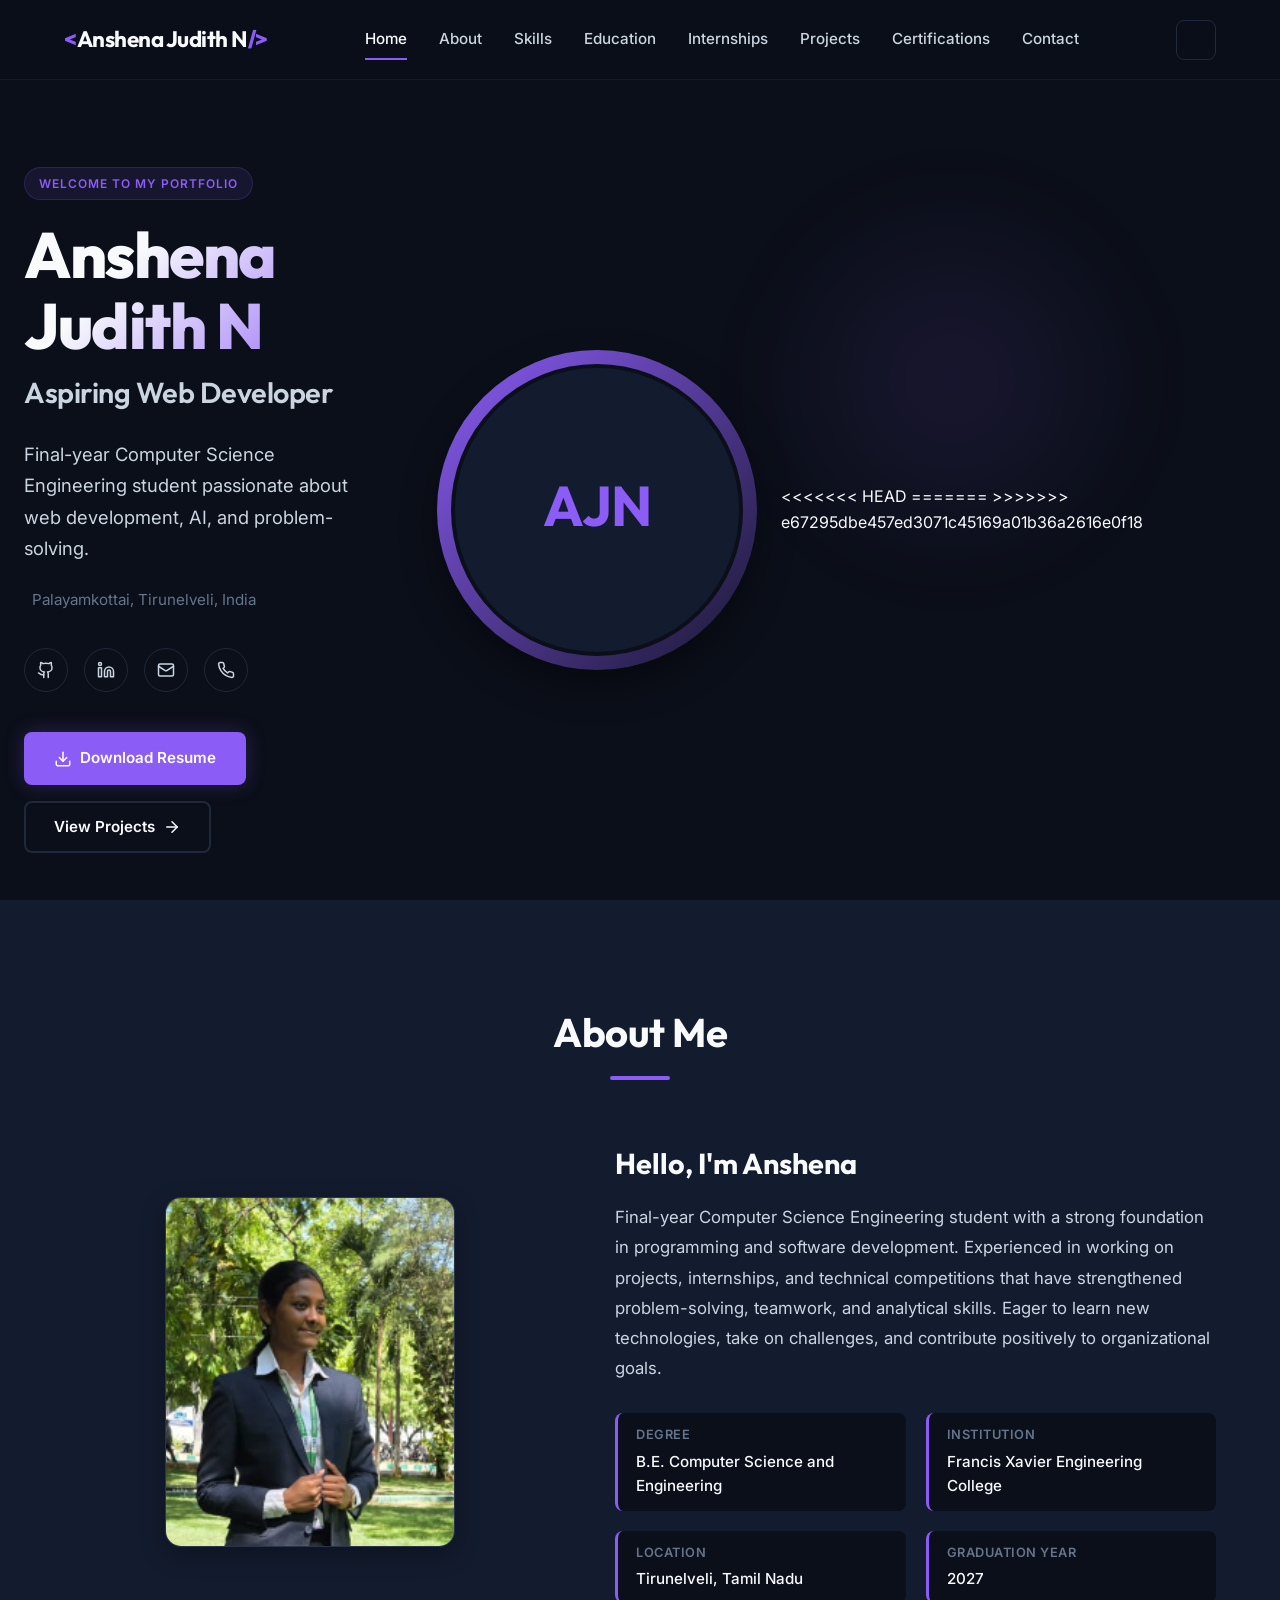
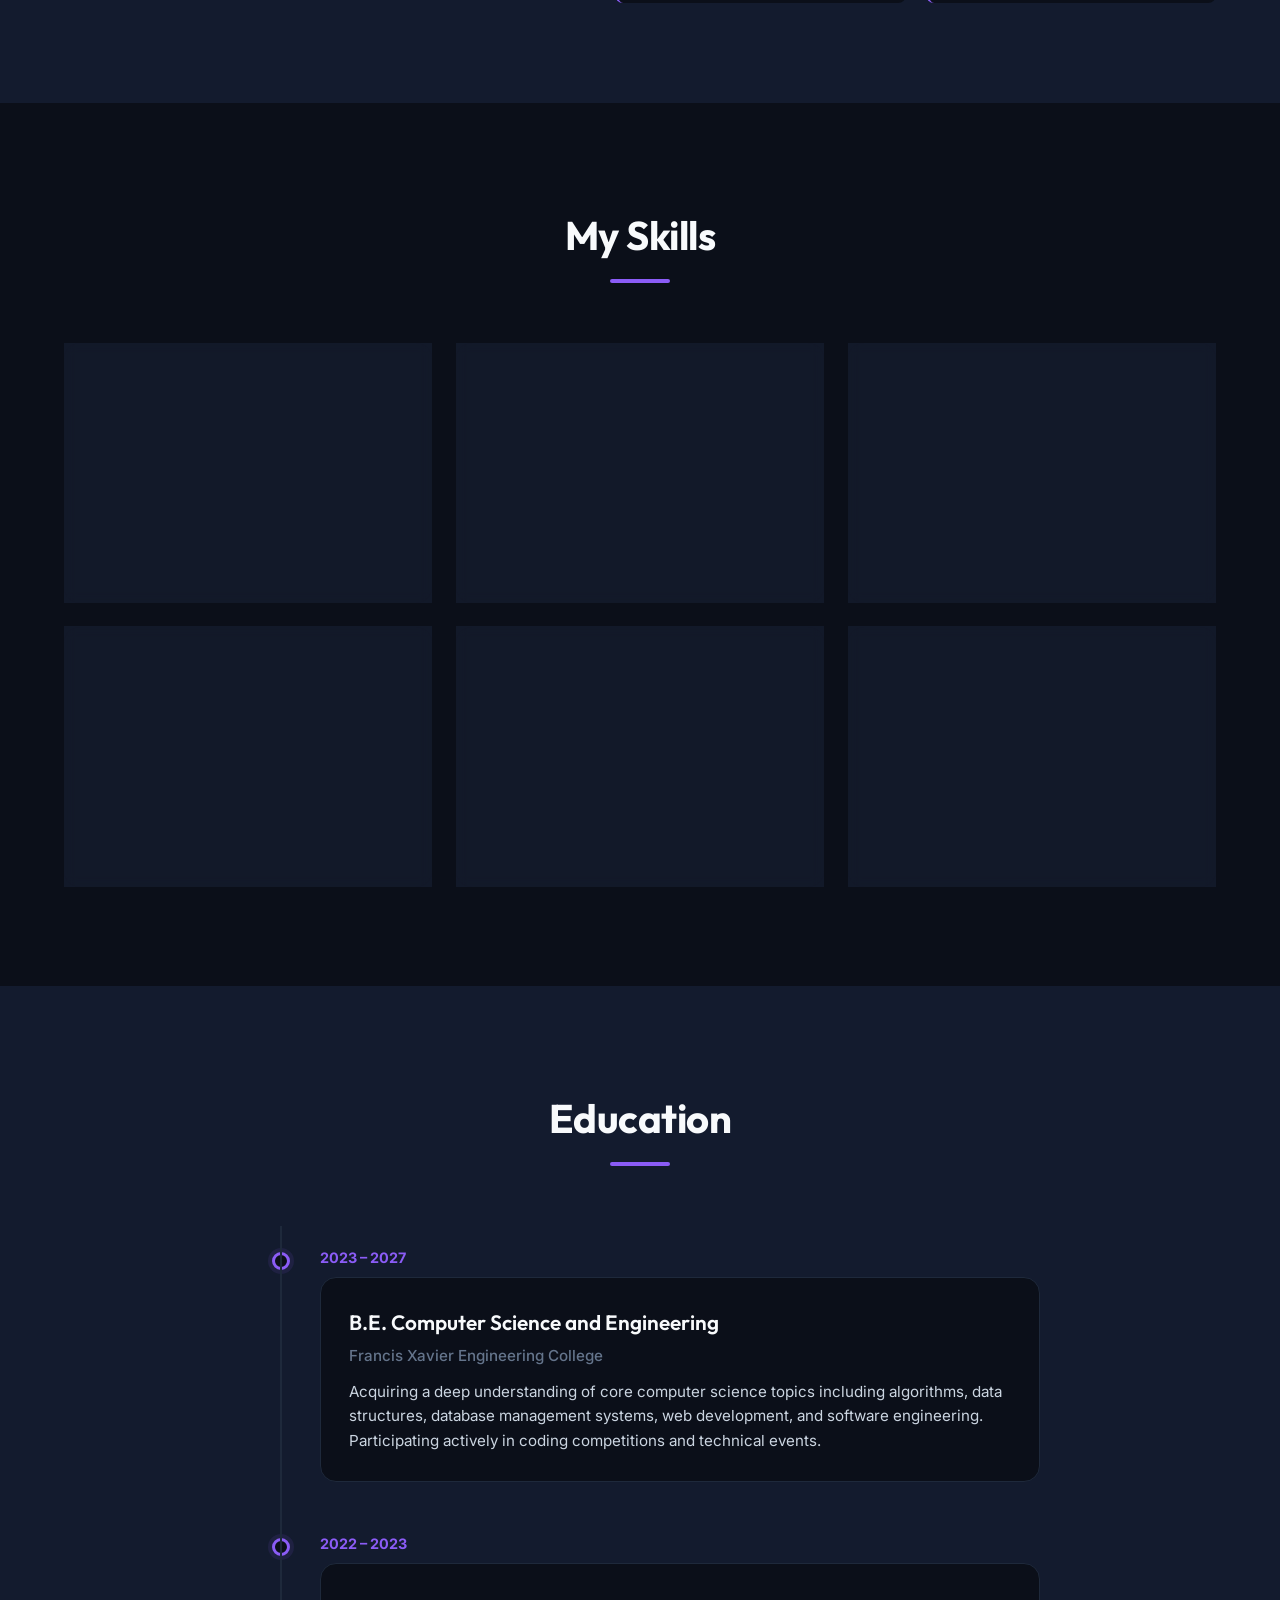
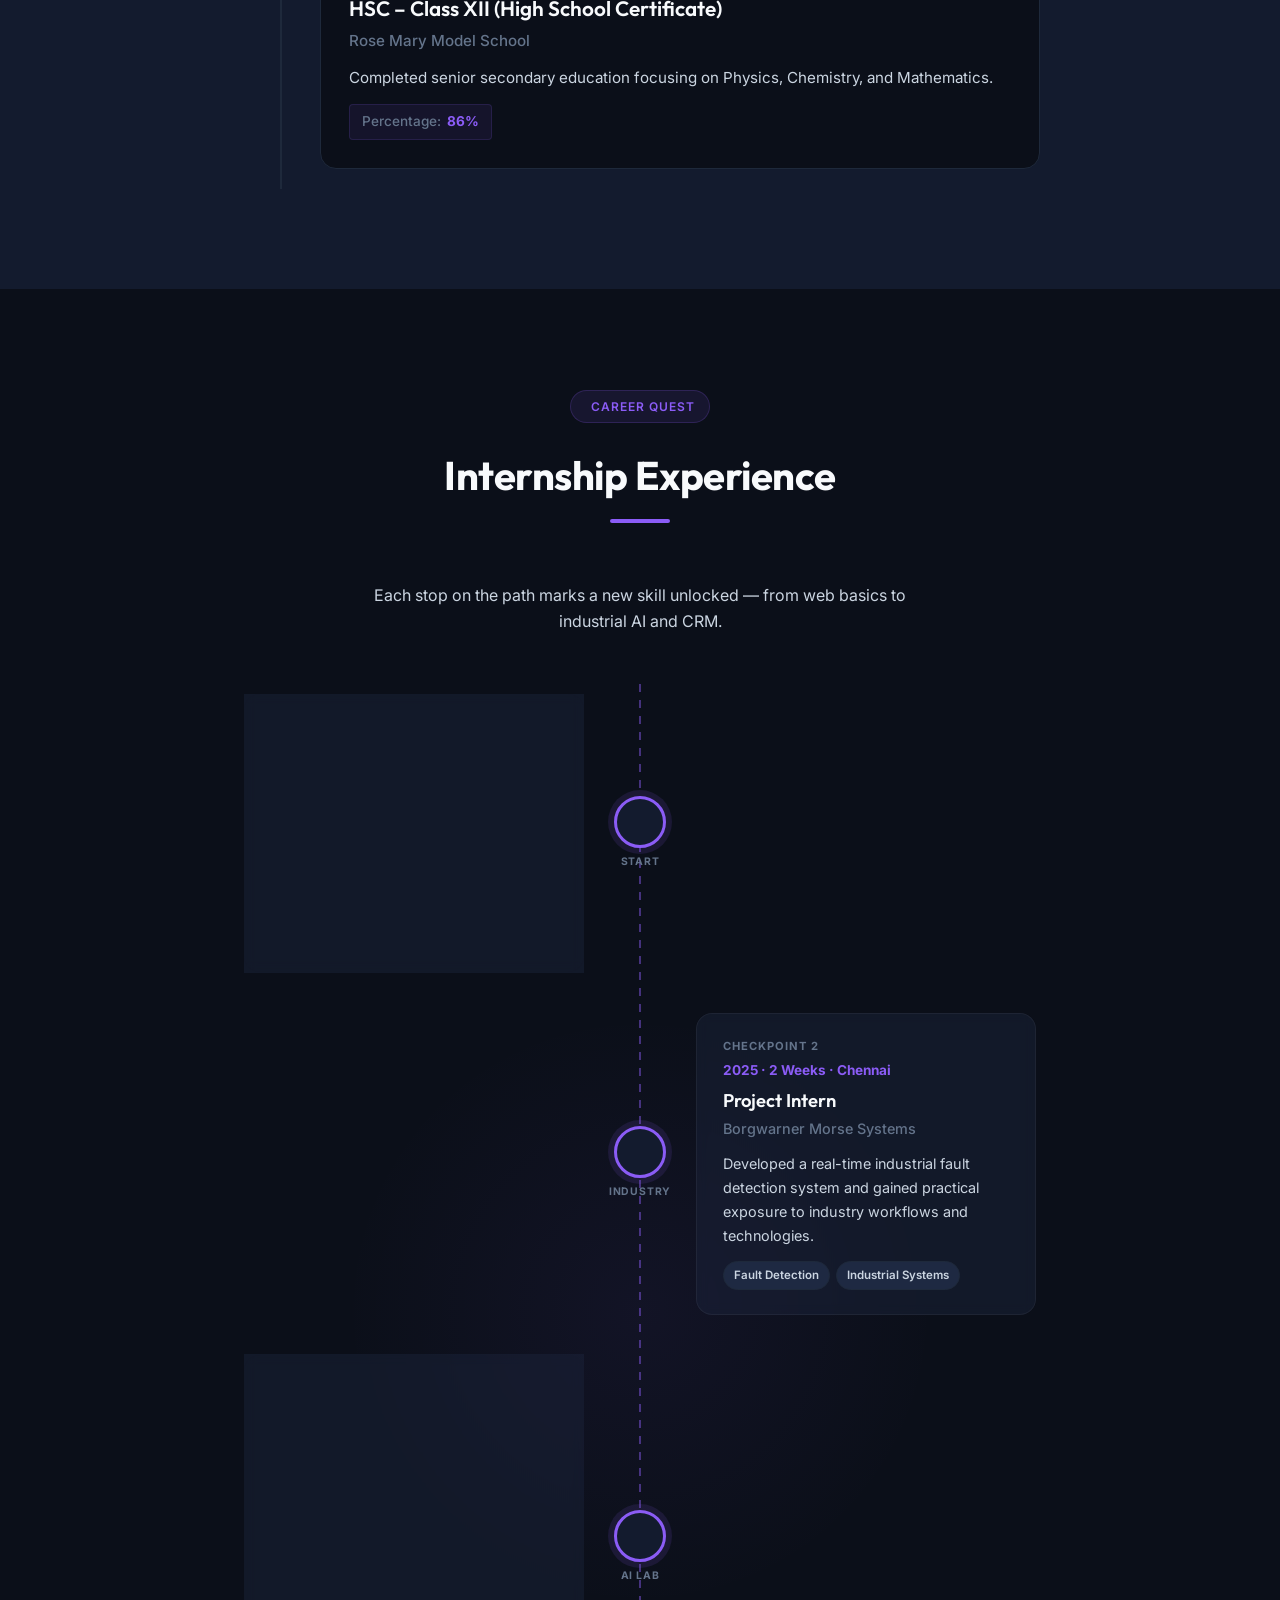
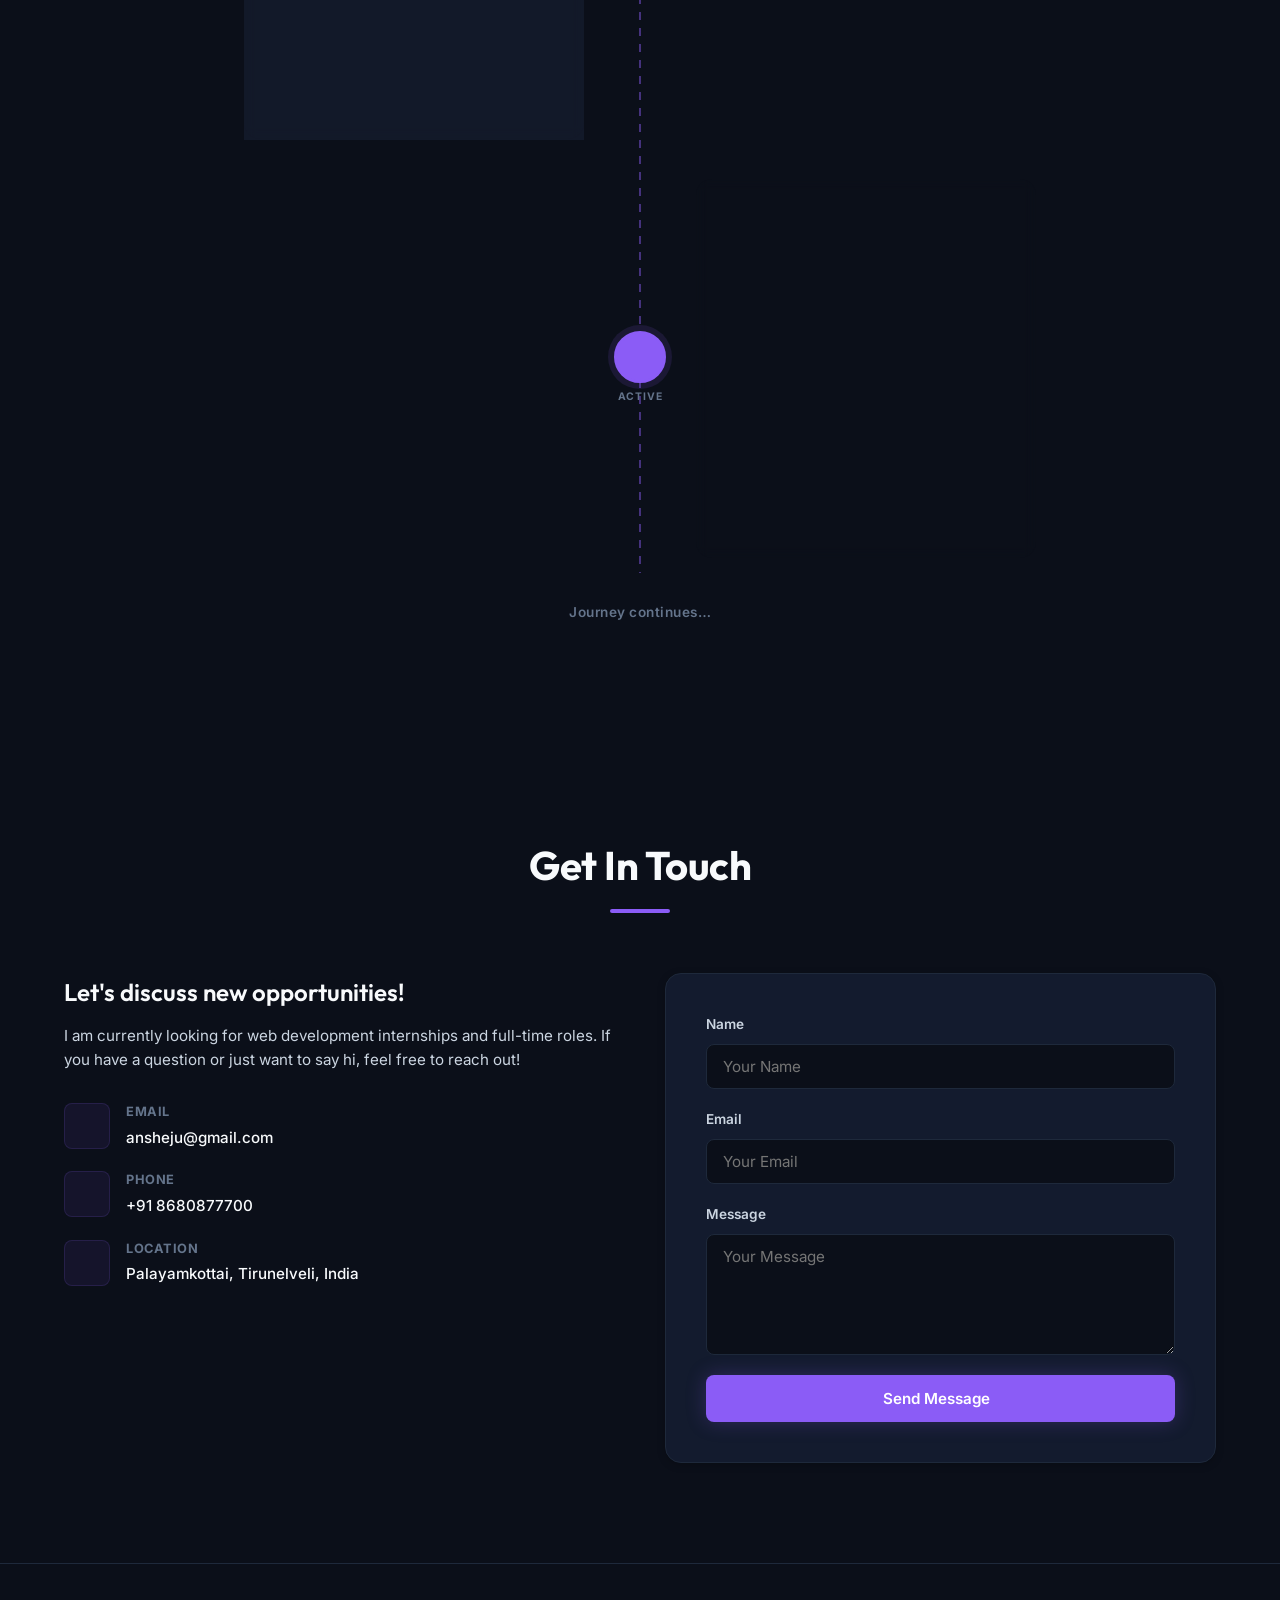
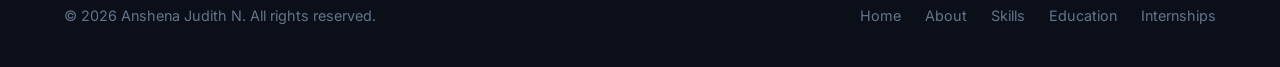
==== commit 7e6fd3f3: "Resolve merge conflict" ====
--- a/index.html
+++ b/index.html
@@ -166,7 +166,11 @@
                     </div>
                 </div>
             </div>
-
+<<<<<<< HEAD
+
+=======
+            
+>>>>>>> e67295dbe457ed3071c45169a01b36a2616e0f18
         </section>
 
         <!-- Section 2: About Me -->
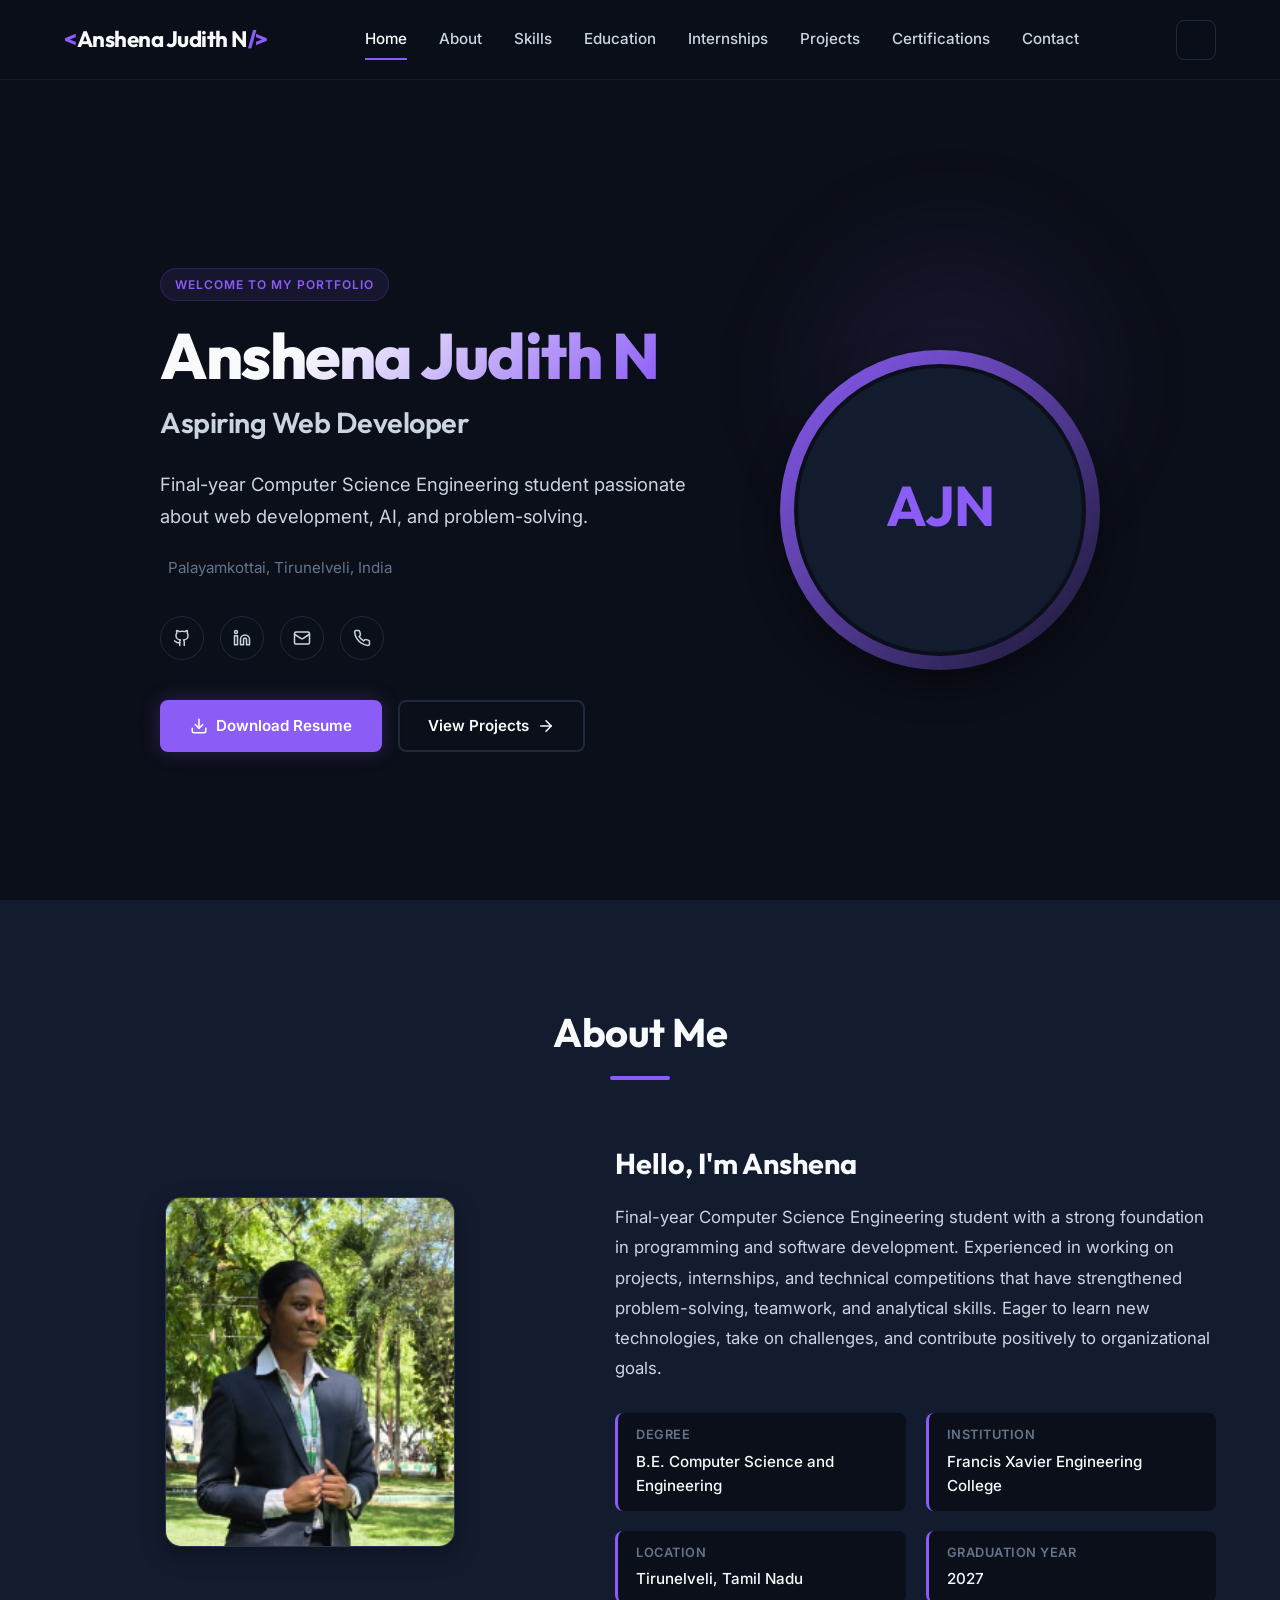
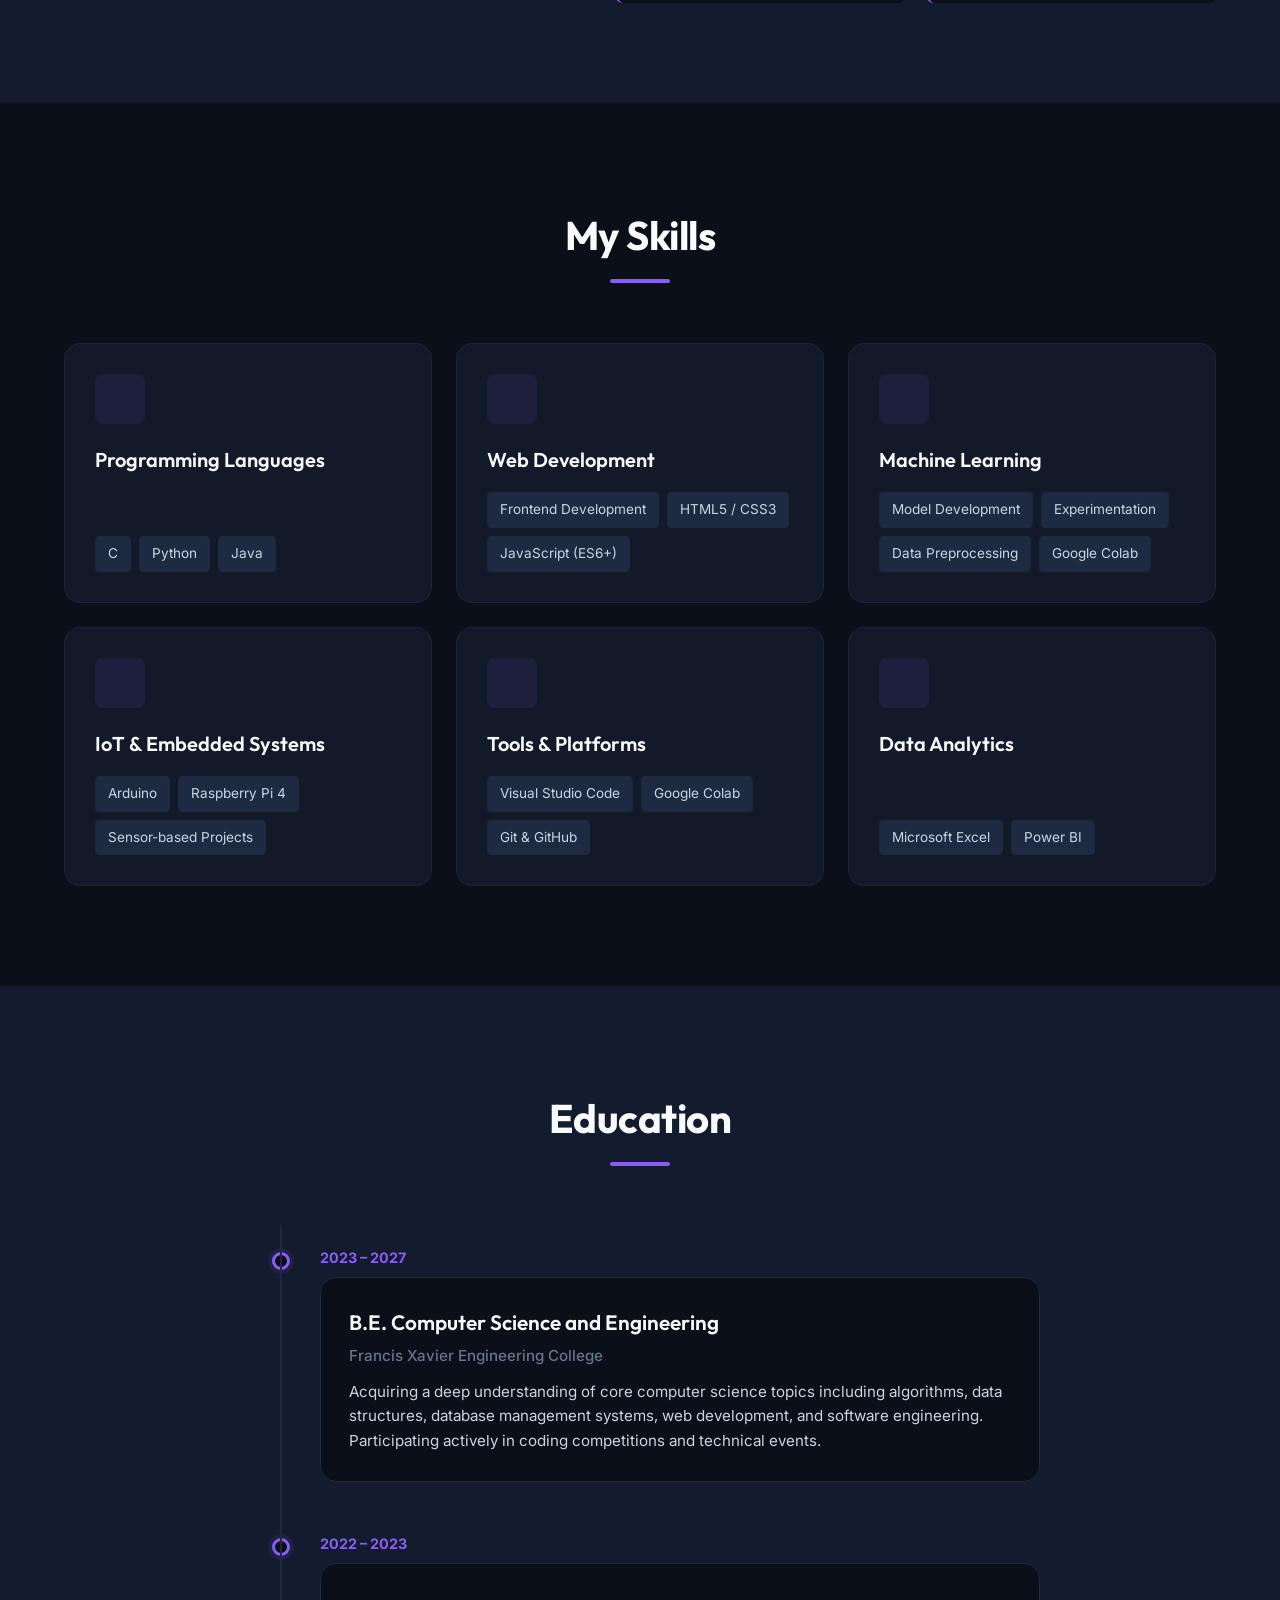
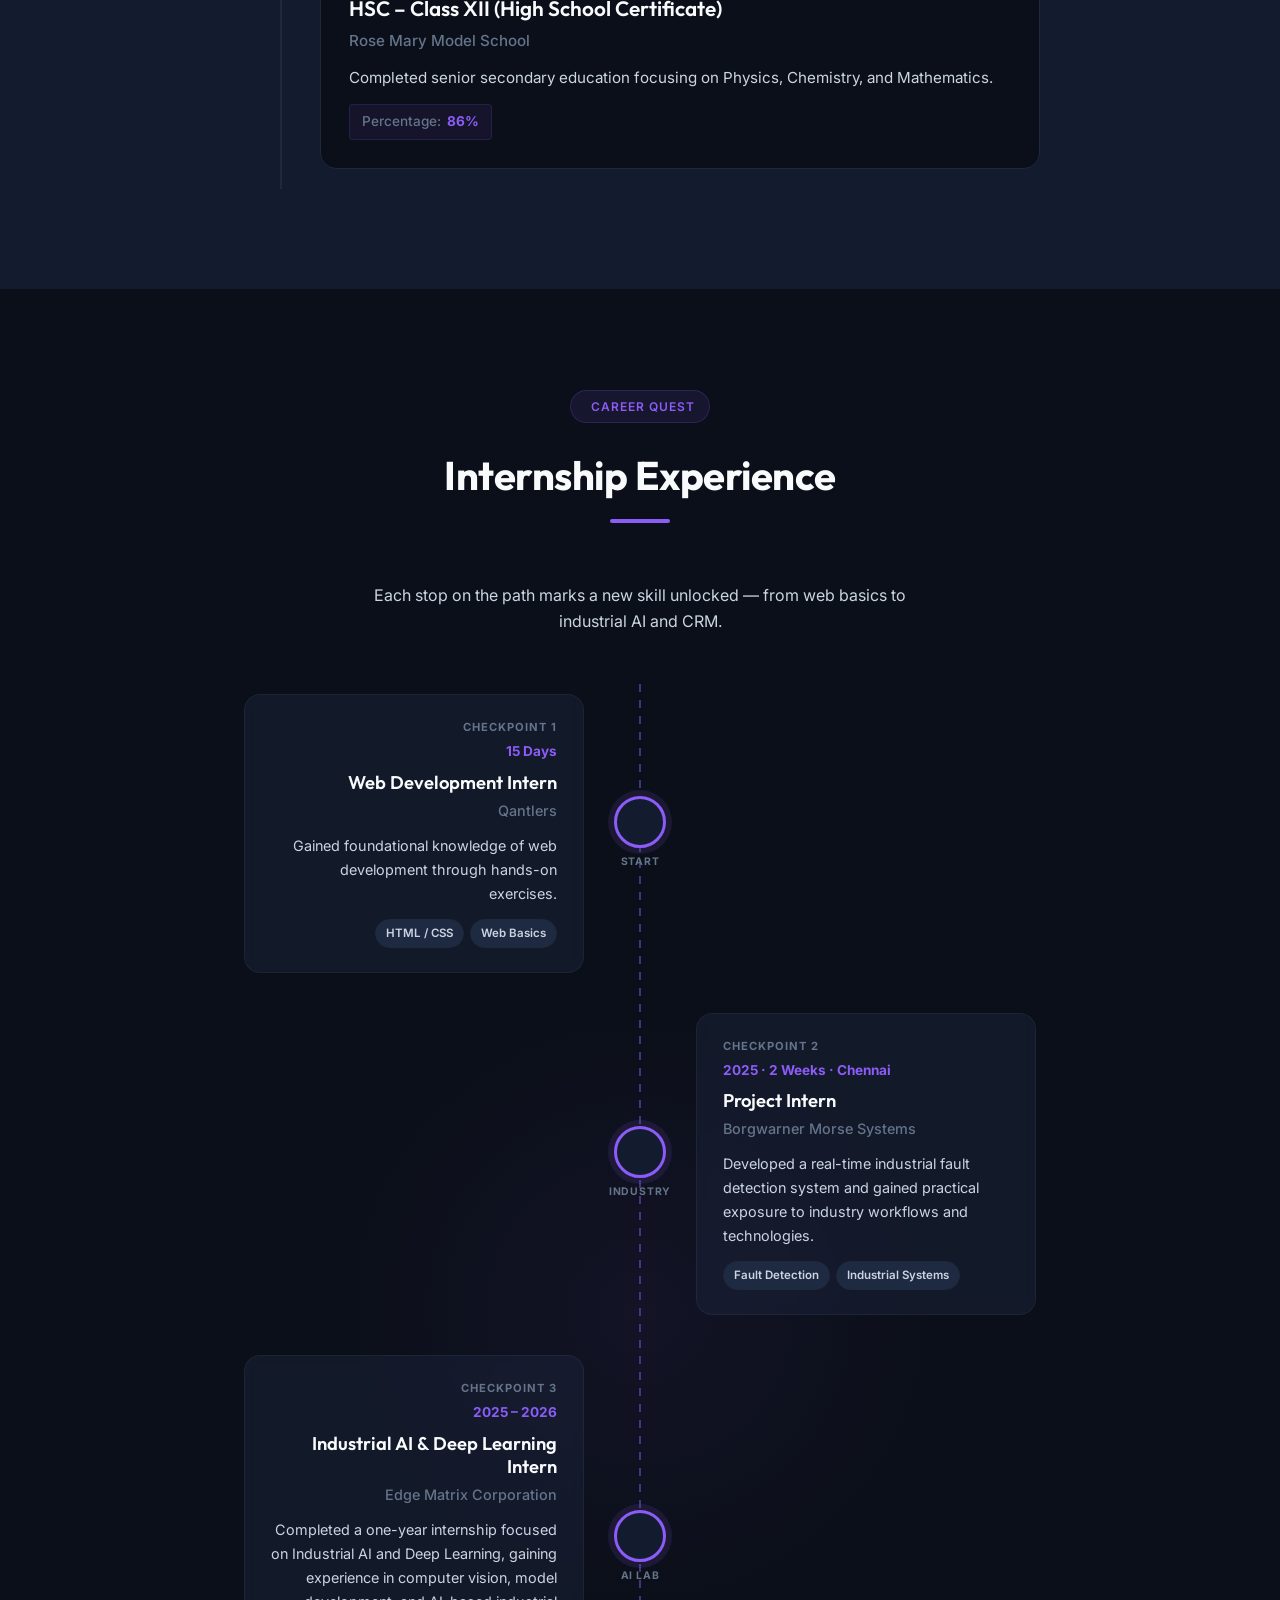
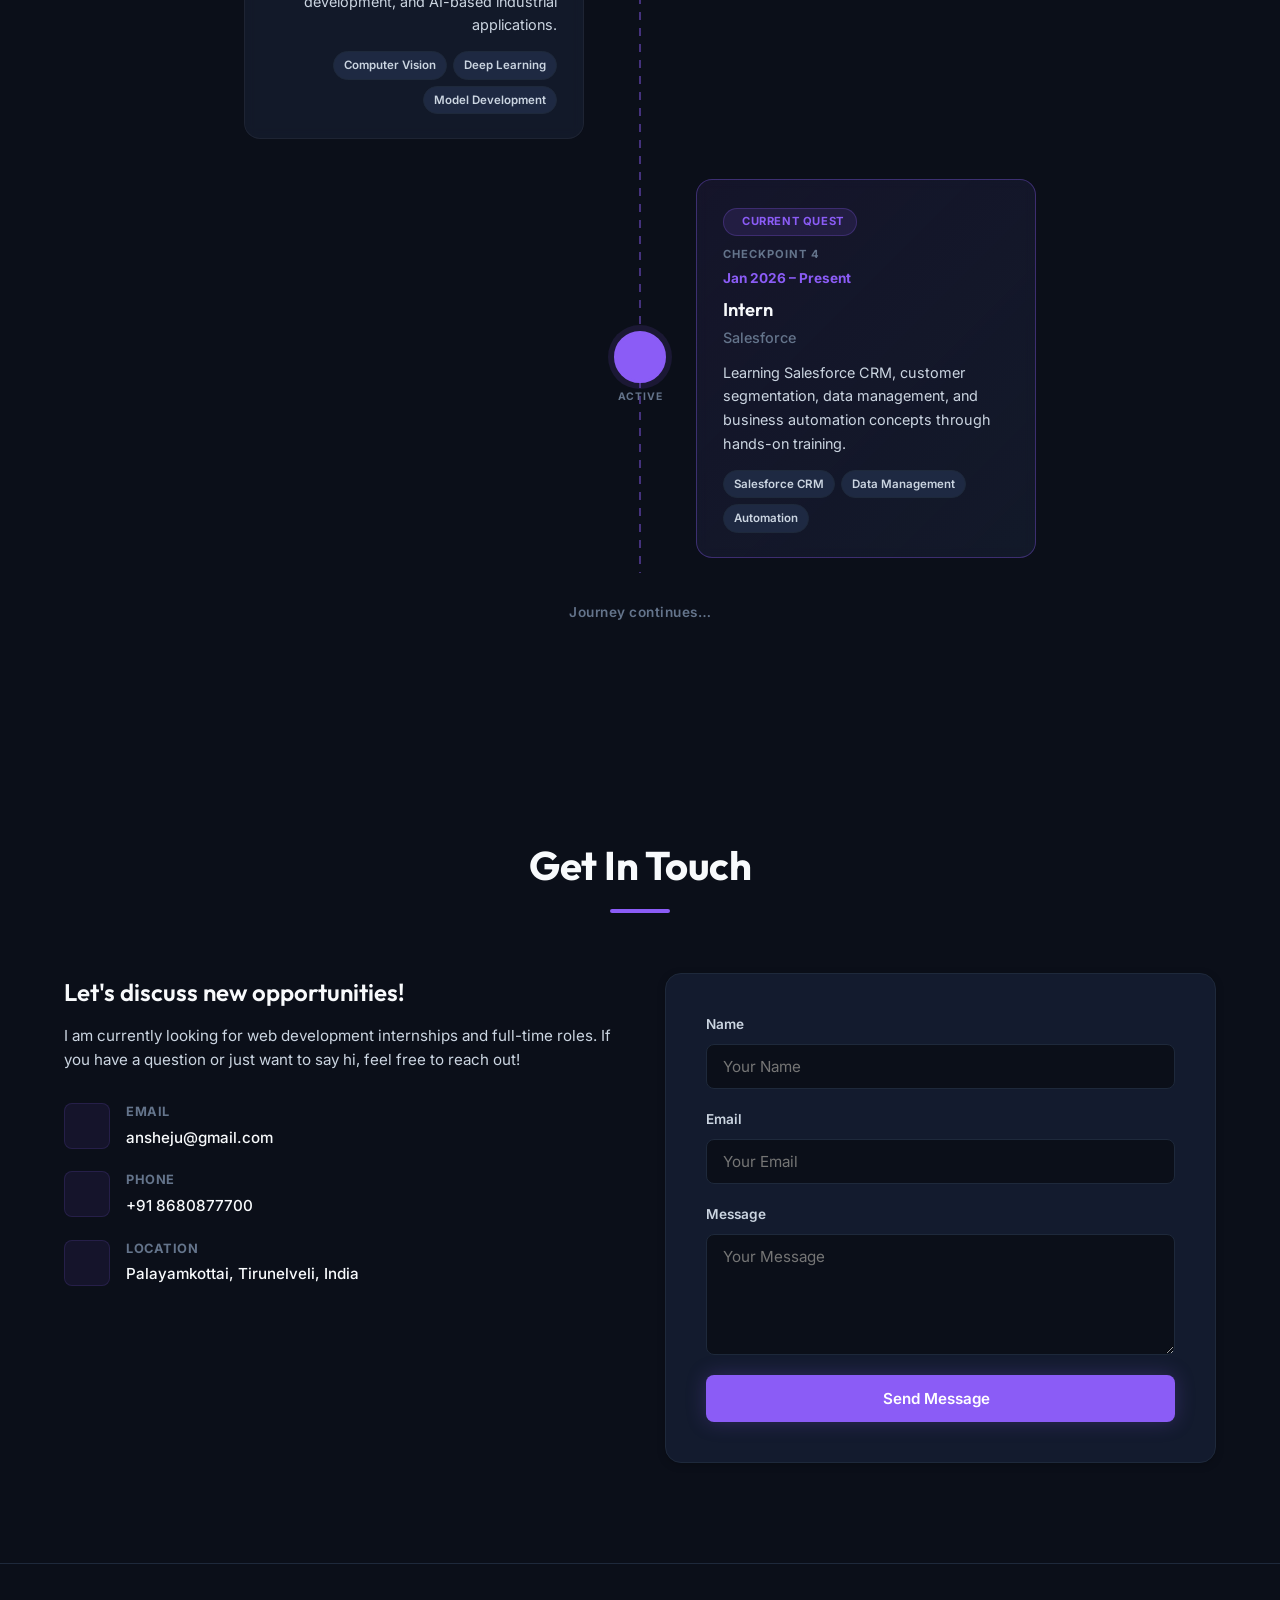
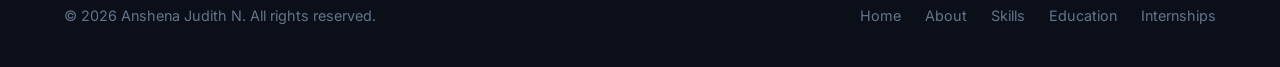
==== commit 7e9ff060: "Fix merge conflict in index.html Removed merge conflict markers from index.html." ====
--- a/index.html
+++ b/index.html
@@ -166,11 +166,7 @@
                     </div>
                 </div>
             </div>
-<<<<<<< HEAD
-
-=======
-            
->>>>>>> e67295dbe457ed3071c45169a01b36a2616e0f18
+
         </section>
 
         <!-- Section 2: About Me -->
@@ -563,4 +559,4 @@
     <script src="script.js"></script>
 </body>
 
-</html>+</html>
